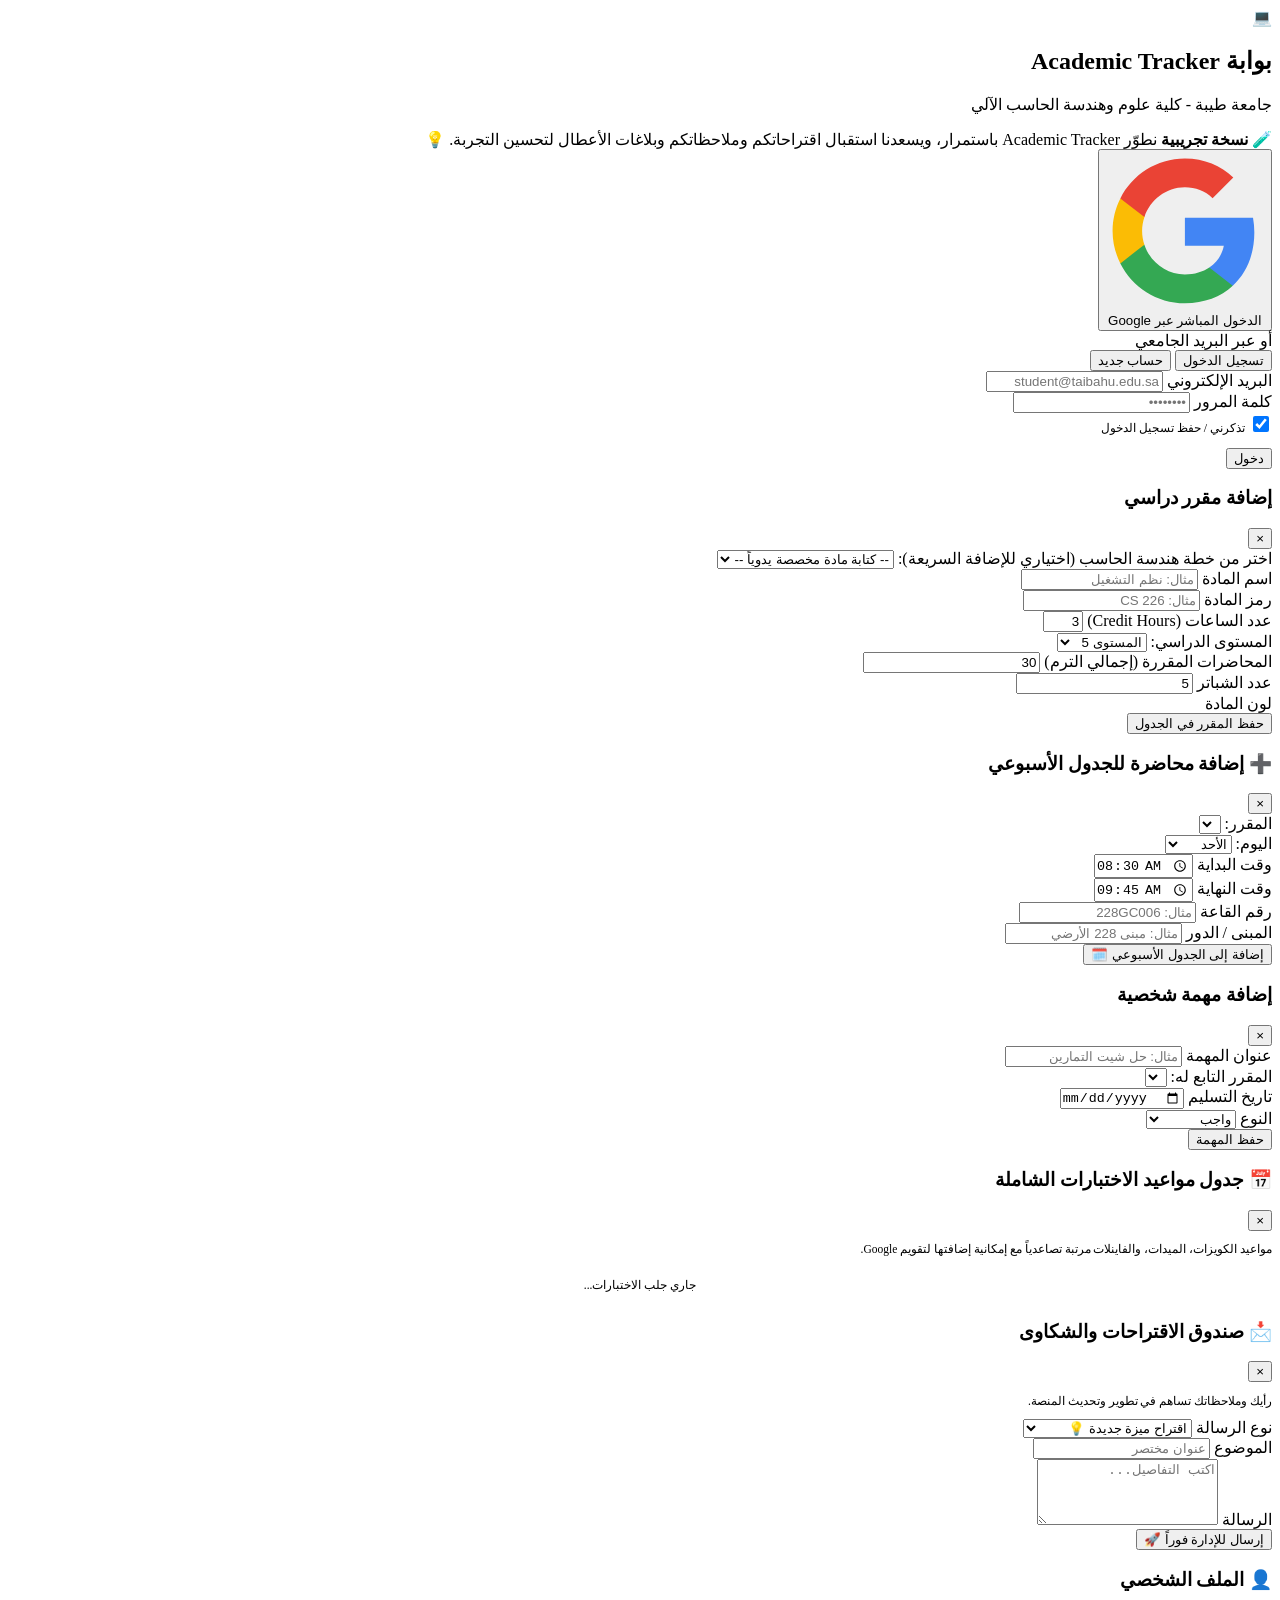
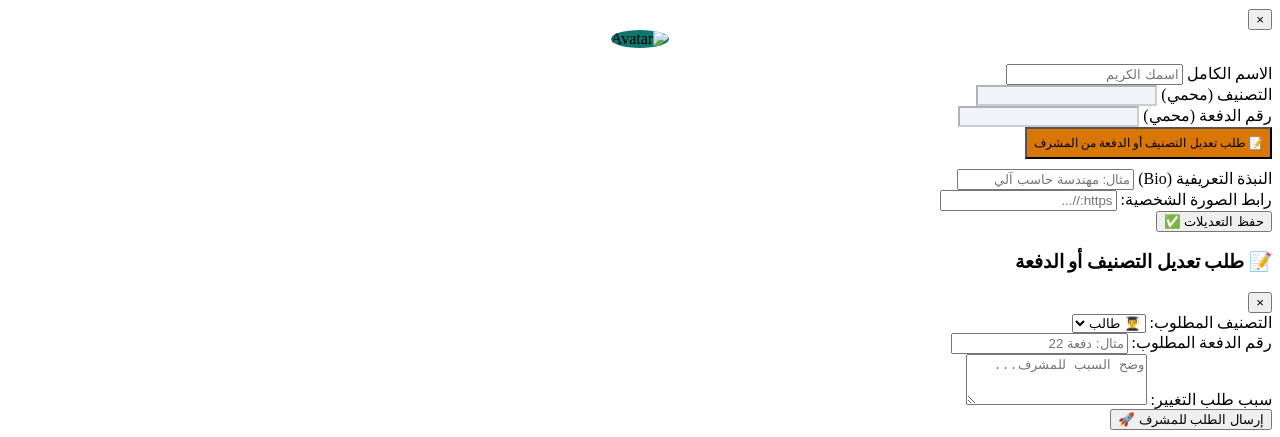
==== index.html @ 190c02f6 "Rename index.html.html to index.html" ====
<!DOCTYPE html>
<html lang="ar" dir="rtl">
<head>
  <meta charset="UTF-8">
  <meta name="viewport" content="width=device-width, initial-scale=1.0, maximum-scale=1.0, user-scalable=no, viewport-fit=cover">
  <title>Academic Tracker - كلية علوم وهندسة الحاسب | جامعة طيبة</title>
  
  <meta name="apple-mobile-web-app-capable" content="yes">
  <meta name="apple-mobile-web-app-status-bar-style" content="black-translucent">
  <meta name="apple-mobile-web-app-title" content="Academic Tracker">
  <meta name="application-name" content="Academic Tracker">
  <meta name="theme-color" content="#0F766E">
  <link rel="apple-touch-icon" href="https://api.dicebear.com/7.x/bottts/svg?seed=COE&backgroundColor=0f766e">
  <link rel="preconnect" href="https://fonts.googleapis.com">
  <link rel="preconnect" href="https://fonts.gstatic.com">
  <link href="https://fonts.googleapis.com/css2?family=Cairo:wght@400;600;700;800;900&display=swap" rel="stylesheet">
  <link rel="stylesheet" href="style.css">
</head>
<body>
  <!-- شاشة الدخول والتسجيل -->
  <div id="auth-screen" class="auth-wrapper">
    <div class="auth-card">
      <div class="auth-logo">
        <div class="logo-icon">💻</div>
        <h2>بوابة Academic Tracker</h2>
        <p>جامعة طيبة - كلية علوم وهندسة الحاسب الآلي</p>
      </div>
      <div class="trial-banner">
        <strong>🧪 نسخة تجريبية</strong>
        نطوّر Academic Tracker باستمرار، ويسعدنا استقبال اقتراحاتكم وملاحظاتكم وبلاغات الأعطال لتحسين التجربة. 💡
      </div>
      <div class="social-auth-btns">
        <button id="btn-google-login" type="button" class="btn-social">
          <svg viewBox="0 0 24 24">
            <path fill="#4285F4" d="M22.56 12.25c0-.78-.07-1.53-.2-2.25H12v4.26h5.92c-.26 1.37-1.04 2.53-2.21 3.31v2.77h3.57c2.08-1.92 3.28-4.74 3.28-8.09z"/>
            <path fill="#34A853" d="M12 23c2.97 0 5.46-.98 7.28-2.66l-3.57-2.77c-.98.66-2.23 1.06-3.71 1.06-2.86 0-5.29-1.93-6.16-4.53H2.18v2.84C3.99 20.53 7.7 23 12 23z"/>
            <path fill="#FBBC05" d="M5.84 14.09c-.22-.66-.35-1.36-.35-2.09s.13-1.43.35-2.09V7.06H2.18C1.43 8.55 1 10.22 1 12s.43 3.45 1.18 4.94l2.85-2.22.81-.63z"/>
            <path fill="#EA4335" d="M12 5.38c1.62 0 3.06.56 4.21 1.64l3.15-3.15C17.45 2.09 14.97 1 12 1 7.7 1 3.99 3.47 2.18 7.06l3.66 2.84c.87-2.6 3.3-4.52 6.16-4.52z"/>
          </svg>
          <span>الدخول المباشر عبر Google</span>
        </button>
      </div>
      <div class="auth-divider">أو عبر البريد الجامعي</div>
      <div class="auth-tabs">
        <button id="tab-login" class="tab-btn active">تسجيل الدخول</button>
        <button id="tab-register" class="tab-btn">حساب جديد</button>
      </div>
      <form id="auth-form">
        <div class="form-group" id="group-name" style="display: none;">
          <label>الاسم الكامل</label>
          <input type="text" id="auth-name" placeholder="اسم المهندس / المهندسة">
        </div>
        <div class="form-row" id="group-gender-section" style="display: none;">
          <div class="form-group">
            <label>التصنيف (إلزامي)</label>
            <select id="auth-gender">
              <option value="">-- اختر التصنيف --</option>
              <option value="طالب">👨‍🎓 طالب</option>
              <option value="طالبة">👩‍🎓 طالبة</option>
            </select>
          </div>
          <div class="form-group">
            <label>رقم الدفعة (إلزامي)</label>
            <input type="text" id="auth-section" placeholder="مثال: دفعة 22">
          </div>
        </div>
        <div class="form-row" id="group-academic" style="display: none;">
          <div class="form-group">
            <label>الجامعة</label>
            <select id="auth-univ" disabled><option selected>جامعة طيبة</option></select>
          </div>
          <div class="form-group">
            <label>التخصص</label>
            <select id="auth-major" disabled><option selected>هندسة الحاسب</option></select>
          </div>
        </div>
        <div class="form-group" id="group-level" style="display: none;">
          <label>المستوى الدراسي</label>
          <select id="auth-level" disabled>
            <option selected>المستوى الخامس (المسار التخصصي)</option>
          </select>
        </div>
        <div class="form-group">
          <label>البريد الإلكتروني</label>
          <input type="email" id="auth-email" required autocomplete="email" placeholder="student@taibahu.edu.sa">
        </div>
        <div class="form-group">
          <label>كلمة المرور</label>
          <input type="password" id="auth-pass" required autocomplete="current-password" placeholder="••••••••">
        </div>
        <div class="form-group" style="flex-direction: row; align-items: center; gap: 8px; margin-bottom: 12px;">
          <input type="checkbox" id="auth-remember" checked style="width: 16px; height: 16px; cursor: pointer;">
          <label for="auth-remember" style="margin: 0; cursor: pointer; font-size: 12px;">تذكرني / حفظ تسجيل الدخول</label>
        </div>
        <button type="submit" id="auth-submit-btn" class="btn-primary">دخول</button>
      </form>
      <div id="auth-error" class="error-msg"></div>
    </div>
  </div>

  <!-- الشاشة الرئيسية للتطبيق -->
  <div id="main-app" class="app-container" style="display: none;">
    <div id="global-broadcast-banner" class="broadcast-banner">
      <span id="broadcast-text">📢 تنبيه عام من المشرف</span>
      <span style="font-size: 11px; opacity: 0.85;">جامعة طيبة</span>
    </div>

    <header class="app-header">
      <div class="header-inner">
        <div class="header-actions">
          <div id="btn-open-profile" class="user-profile-btn" title="الملف الشخصي">
            <img id="header-avatar" class="user-avatar-mini" src="https://api.dicebear.com/7.x/bottts/svg?seed=student" alt="Avatar">
            <span id="header-name-display" style="font-size:11px; font-weight:bold;">حسابي</span>
          </div>
          <button id="btn-toggle-theme" class="btn-header-action" title="تبديل الوضع">🌙</button>
          <button id="btn-open-feedback" class="btn-header-action" title="اقتراح أو شكوى">📩</button>
          <button id="btn-logout" class="btn-header-action">خروج</button>
        </div>
        <div class="header-branding">
          <div style="display: flex; align-items: center; gap: 6px; justify-content: flex-end;">
            <span id="admin-badge" class="admin-badge" onclick="switchTab('admin')">👑 لوحة المشرف</span>
            <h1 class="brand-title">Academic Tracker</h1>
          </div>
          <span id="user-greeting" class="brand-subtitle">كلية علوم وهندسة الحاسب</span>
        </div>
      </div>
    </header>

    <!-- تبويب الصفحة الرئيسية (Home) -->
    <main class="main-content" id="tab-content-home">
      <!-- تنبيه الحرمان المباشر من المشرف للطالب -->
      <div id="student-urgent-dn-alert" class="dn-warning-banner" style="display: none;">
        <div>
          <div style="display: flex; align-items: center; gap: 6px;">
            <span style="font-size: 16px;">🚨</span>
            <strong style="font-size: 13px;">إنذار أكاديمي رسمي: اقتراب من الحرمان</strong>
          </div>
          <p id="student-urgent-dn-msg" style="font-size: 11.5px; margin-top: 4px; line-height: 1.5;"></p>
        </div>
        <button id="btn-ack-dn-alert" class="btn-timer" style="background: white; color: #DC2626; margin-top: 8px; font-size: 11px;">
          اطلعت على التنبيه ✓
        </button>
      </div>

      <!-- بطاقة الاختبارات القادمة -->
      <div id="home-urgent-exam-box" class="exam-alert-card" style="display: none;" onclick="openExamModal()">
        <div style="display: flex; justify-content: space-between; align-items: center;">
          <div>
            <span id="home-urgent-exam-type-badge" class="exam-badge-type badge-mid">⚠️ اختبار قادم</span>
            <h4 id="home-urgent-exam-title" style="font-size: 14px; font-weight: 900; margin-top: 4px;">الاختبار القادم: --</h4>
            <p id="home-urgent-exam-details" style="font-size: 11.5px; opacity: 0.95; margin-top: 2px;">المادة والقاعة: --</p>
          </div>
          <div style="text-align: center;">
            <div id="home-urgent-exam-timer" class="countdown-timer-digits" style="font-size: 12px;">-- ي -- س</div>
            <span style="font-size: 10px; text-decoration: underline; margin-top: 3px; display: block;">عرض كل الاختبارات ↗</span>
          </div>
        </div>
      </div>

      <!-- بطاقة المحاضرة الحالية -->
      <div id="live-class-banner" class="live-class-banner">
        <div>
          <span style="font-size: 9.5px; background: rgba(0,0,0,0.25); padding: 2px 6px; border-radius: 6px; font-weight: 900;">المحاضرة الآن 🟢</span>
          <h4 id="live-class-title" style="font-size: 13px; font-weight: 800; margin-top: 3px;">أنت الآن في محاضرة: --</h4>
          <p id="live-class-room" style="font-size: 11px; opacity: 0.9;">قاعة: --</p>
        </div>
        <span style="font-size: 22px;">🏫</span>
      </div>

      <!-- تنبيهات المشرف اللحظية -->
      <div id="admin-dashboard-notif-card" class="admin-dashboard-notification">
        <div class="admin-notif-title">
          <span>🔔 تنبيهات المشرف اللحظية:</span>
        </div>
        <div class="admin-notif-row">
          <span>طلبات تعديل الدفعة والتصنيف المعلقة:</span>
          <strong id="notif-req-count" style="color:#DC2626;">0</strong>
        </div>
        <div class="admin-notif-row">
          <span>تجميعات وملخصات بانتظار الاعتماد:</span>
          <strong id="notif-res-count" style="color:#D97706;">0</strong>
        </div>
        <div style="display: flex; gap: 6px; margin-top: 6px;">
          <button class="btn-primary" style="background:#DC2626; font-size:11px; padding:5px; margin:0;" onclick="switchTab('admin')">
            مراجعة الطلبات 📝
          </button>
          <button class="btn-primary" style="background:#D97706; font-size:11px; padding:5px; margin:0;" onclick="switchTab('admin')">
            مراجعة التجميعات 📚
          </button>
        </div>
      </div>

      <!-- بطاقة الترحيب -->
      <div class="home-hero-card">
        <img id="home-hero-avatar-img" class="home-hero-avatar" src="https://api.dicebear.com/7.x/bottts/svg?seed=student" alt="Avatar">
        <div class="home-hero-info">
          <h3 id="home-greeting-name">أهلاً بك يا مهندس/ـة ✨</h3>
          <p id="home-today-date-text">جاري قراءة تقويم اليوم...</p>
        </div>
      </div>

      <div id="home-active-poll-box" class="poll-card" style="display:none;">
        <div style="display:flex; justify-content:space-between; align-items:center; margin-bottom:6px;">
          <span style="font-size:11.5px; font-weight:800; color:var(--primary-teal);">📊 استطلاع رأي الدفعة</span>
          <span id="poll-target-badge" class="resource-type-badge">مخصص</span>
        </div>
        <h4 id="poll-question-title" style="font-size:13px; font-weight:800; margin-bottom:8px;">عنوان الاستطلاع...</h4>
        <div id="poll-options-container"></div>
      </div>

      <div id="home-widget-stats" class="home-quick-stat-grid">
        <div class="home-stat-card">
          <span class="stat-num" id="home-quick-attendance">0%</span>
          <span class="stat-label">نسبة المواكبة الفعلية للمحاضرات</span>
        </div>
        <div class="home-stat-card">
          <span class="stat-num" id="home-quick-points">0</span>
          <span class="stat-label">نقاط غرس الإنجاز ⭐</span>
        </div>
      </div>

      <div class="home-widget-box">
        <div class="home-widget-header">
          <div class="home-widget-title">
            <span>📍</span>
            <span id="home-today-classes-heading">محاضرات اليوم</span>
          </div>
          <span id="home-today-classes-count" style="font-size:10.5px; font-weight:700; color:var(--text-muted);">0 محاضرات</span>
        </div>
        <div id="home-today-lectures-list">
          <p style="font-size:11.5px; color:var(--text-muted); text-align:center; padding:8px 0;">جاري تحميل محاضراتك...</p>
        </div>
      </div>

      <div id="home-widget-tasks" class="home-widget-box">
        <div class="home-widget-header">
          <div class="home-widget-title">
            <span>📝</span>
            <span>المهام والتكاليف القريبة</span>
          </div>
          <span style="font-size:10.5px; color:var(--primary-teal); font-weight:800; cursor:pointer;" onclick="switchTab('tasks')">عرض الكل ↗</span>
        </div>
        <div id="home-urgent-tasks-list">
          <p style="font-size:11.5px; color:var(--text-muted); text-align:center;">لا توجد مهام معلقة حالياً 🎉</p>
        </div>
      </div>

      <div id="home-widget-news" class="home-widget-box">
        <div class="home-widget-header">
          <div class="home-widget-title">
            <span>✨</span>
            <span>الجديد في التجميعات</span>
          </div>
          <span style="font-size:10.5px; color:var(--primary-teal); font-weight:800; cursor:pointer;" onclick="switchTab('resources')">تصفح ↗</span>
        </div>
        <div id="home-latest-resources-list">
          <p style="font-size:11.5px; color:var(--text-muted); text-align:center;">جلب أحدث الملخصات...</p>
        </div>
      </div>

      <footer class="site-footer">
        <span class="footer-brand">COE • J</span> © 2026 جميع الحقوق محفوظة - كلية علوم وهندسة الحاسب
      </footer>
    </main>

    <!-- تبويب المقررات -->
    <main class="main-content" id="tab-content-courses" style="display: none;">
      <div class="content-header">
        <div>
          <h2 id="level-display-heading">إنجاز المقررات الدراسية</h2>
          <p>محسوبة بدقة وفق المحاضرات المنعقدة فعلياً منذ بدء الترم (22 أغسطس 2026)</p>
        </div>
      </div>
      <section class="summary-card">
        <div class="summary-top">
          <div class="summary-info">
            <span class="summary-label">إجمالي المتراكم المنعقد</span>
            <div class="summary-value-wrapper">
              <h3 id="missed-lectures-count">0 محاضرات</h3>
              <div class="summary-arrow-icon">↑</div>
            </div>
            <p id="motivational-text" class="summary-subtext">جاري تحليل الإنجاز...</p>
          </div>
        </div>
        <div class="progress-track">
          <div id="overall-progress-bar" class="progress-fill" style="width: 0%;"></div>
        </div>
        <div class="progress-pill">
          <span id="overall-percent-label">0% نسبة المواكبة للمنعقد</span>
        </div>
      </section>

      <div class="sort-bar">
        <span class="sort-label">ترتيب حسب:</span>
        <button class="sort-pill active" data-sort="default">الافتراضي</button>
        <button class="sort-pill" data-sort="credits">الأكثر ساعات</button>
        <button class="sort-pill" data-sort="missed">الأكثر تأخراً</button>
        <button class="sort-pill" data-sort="name">أبجدياً</button>
      </div>
      <button id="btn-open-course-modal" class="btn-add-course">+ إضافة مقرر دراسي جديد (من المستوى الخامس فما فوق)</button>
      <section class="courses-list" id="courses-container"></section>

      <footer class="site-footer">
        <span class="footer-brand">COE • J</span> © 2026 جميع الحقوق محفوظة
      </footer>
    </main>

    <!-- تبويب الجدول الدراسي الأسبوعي -->
    <main class="main-content" id="tab-content-schedule" style="display: none;">
      <div class="content-header">
        <div>
          <h2>الجدول الدراسي الأسبوعي</h2>
          <p>أوقات المحاضرات، القاعات، والمباني لجميع أيام الأسبوع</p>
        </div>
      </div>
      <div class="timetable-controls-bar">
        <button id="btn-open-slot-modal" class="btn-primary" style="flex: 1.1; font-size: 11.5px; padding: 9px;">
          ➕ إضافة محاضرة للجدول
        </button>
        <button id="btn-open-export-studio" class="btn-primary" style="flex: 1.1; background: #0F766E; font-size: 11.5px; padding: 9px;">
          📥 استوديو تصدير صورة HD
        </button>
      </div>
      <div id="schedule-days-container"></div>
      <footer class="site-footer">
        <span class="footer-brand">COE • J</span> © 2026 جميع الحقوق محفوظة
      </footer>
    </main>

    <!-- تبويب التجميعات والملخصات -->
    <main class="main-content" id="tab-content-resources" style="display: none;">
      <div class="content-header">
        <div>
          <h2>التجميعات والملخصات</h2>
          <p>تجميعات وسلايدات مخصصة للمواد المسجلة في جدولك فقط</p>
        </div>
      </div>
      <button id="btn-student-submit-resource" class="btn-add-course" style="margin-bottom:10px; background:rgba(13, 148, 136, 0.08); border-style:solid;">
        📤 مشاركة رابط تجميعة جديدة (+15 نقطة ⭐)
      </button>
      <div class="search-resources-bar">
        <input type="text" id="search-resources-input" placeholder="🔍 ابحث في تجميعات موادك الحالية...">
        <div class="sort-bar" style="margin:0;">
          <button class="sort-pill active" data-res-filter="all">الكل</button>
          <button class="sort-pill" data-res-filter="تجميعات">تجميعات</button>
          <button class="sort-pill" data-res-filter="سلايدات">سلايدات</button>
          <button class="sort-pill" data-res-filter="ملخصات">ملخصات</button>
          <button class="sort-pill" data-res-filter="قناة">قنوات</button>
        </div>
      </div>
      <div id="resources-global-container"></div>
      <footer class="site-footer">
        <span class="footer-brand">COE • J</span> © 2026 جميع الحقوق محفوظة
      </footer>
    </main>

    <!-- تبويب المهام (مع إعادة الترتيب والمولد المتطور في الأعلى) -->
    <main class="main-content" id="tab-content-tasks" style="display: none;">
      <!-- Cram Planner - في أعلى الصفحة كخاصية تجريبية مميزة -->
      <div class="cram-planner-card beta-feature">
        <div class="cram-planner-header">
          <span style="font-size:13px; font-weight:900; color:var(--primary-teal);">⚡ مولّد خطة المذاكرة السريعة (Cram Planner)</span>
          <span class="cram-pill-tag">ميزة تجريبية 🧪 Beta</span>
        </div>
        <p style="font-size:11.5px; color:var(--text-muted); margin-bottom:10px; line-height: 1.5;">
          حددي موعد الاختبار وساعات الفراغ اليومية لتوليد خطة مذاكرة دقيقة ومقسمة بالساعات لختم المنهج بكل راحة:
        </p>
        <div class="form-row">
          <div class="form-group" style="margin:0;">
            <label>المقرر</label>
            <select id="cram-course-select" style="font-size:11.5px; padding:7px;"></select>
          </div>
          <div class="form-group" style="margin:0;">
            <label>موعد الاختبار</label>
            <input type="date" id="cram-exam-date" style="font-size:11.5px; padding:7px;">
          </div>
        </div>
        <div class="form-group" style="margin-top: 8px;">
          <label>كم ساعة تستطيعين المذاكرة يومياً؟ ⏱️</label>
          <input type="number" id="cram-daily-hours" min="1" max="16" value="4" style="font-size:12px; padding:8px;" placeholder="عدد الساعات اليومية">
        </div>
        <button id="btn-generate-cram-plan" class="btn-primary" style="margin-top:6px; padding:9px; font-size:12px; background: #0D9488;">
          توليد خطة المذاكرة الذكية بالجدول 📊
        </button>
        <div id="cram-result-box" style="margin-top:10px; font-size:11.5px; display:none; background:var(--subtle-bg); padding:10px; border-radius:10px; border: 1px solid var(--border-subtle);"></div>
      </div>

      <!-- قسم التكاليف الرسمية المشتركة من المشرف -->
      <div class="home-widget-box" style="margin-top: 14px;">
        <div class="home-widget-header">
          <div class="home-widget-title">
            <span>📢</span>
            <span>التكاليف الرسمية المشتركة من المشرف</span>
          </div>
          <span id="official-assignments-count" class="resource-type-badge">0</span>
        </div>
        <div id="official-assignments-container">
          <p style="font-size:11.5px; color:var(--text-muted); text-align:center;">جاري جلب التكاليف الرسمية...</p>
        </div>
      </div>

      <!-- مؤقت التركيز (Pomodoro) -->
      <div class="tree-timer-box" style="margin-top: 14px;">
        <div class="tree-timer-header">
          <span style="font-size:12.5px; font-weight:800;">🌱 مؤقت غرس الإنجاز (Pomodoro)</span>
          <div class="tree-points-badge">
            <span>⭐</span>
            <span id="user-points-display">0 نقطة</span>
            <span style="font-size:10.5px; opacity:0.8;">(<span id="trees-grown-count">0</span> شجرة)</span>
          </div>
        </div>
        <div class="timer-time-presets" id="timer-presets-container">
          <span style="font-size:10.5px; color:var(--text-muted); width:100%; margin-bottom:3px; font-weight:700;">اختر مدة الجلسة:</span>
          <button class="preset-chip" data-time="15">15 د</button>
          <button class="preset-chip active" data-time="25">25 د (افتراضي)</button>
          <button class="preset-chip" data-time="45">45 د</button>
          <button class="preset-chip" data-time="60">60 د</button>
          <button class="preset-chip" id="btn-custom-timer">مخصص ⏱️</button>
        </div>
        <div class="tree-illustration-container" id="tree-svg-container">
          <svg viewBox="0 0 100 100" width="90" height="90">
            <ellipse cx="50" cy="85" rx="36" ry="7" fill="#8D6E63" opacity="0.4"/>
            <circle cx="50" cy="82" r="5" fill="#5D4037"/>
            <path d="M50 78 Q52 74 50 70" stroke="#84CC16" stroke-width="2.5" fill="none" stroke-linecap="round"/>
          </svg>
        </div>
        <div class="timer-display" id="pomodoro-timer">25:00</div>
        <p class="tree-status-text" id="tree-status-text">ازرع شجرة إنجازك أثناء تركيزك في المذاكرة</p>
        <div class="timer-controls">
          <button id="btn-timer-start" class="btn-timer" style="background:#0F766E; color:white;">غرس وبدء 🌱</button>
          <button id="btn-timer-pause" class="btn-timer" style="background:var(--subtle-bg); color:var(--text-main);">إيقاف ⏸️</button>
          <button id="btn-timer-reset" class="btn-timer" style="background:#FEE2E2; color:#DC2626;">تراجع 🔄</button>
        </div>
      </div>

      <!-- لوحة المتصدرين -->
      <div class="leaderboard-card">
        <div class="leaderboard-header">
          <span>🏆 لوحة الشرف لمهندسي الدفعة (أبطال التركيز)</span>
        </div>
        <div id="leaderboard-list">
          <p style="font-size:11.5px; color:var(--text-muted); text-align:center;">جاري تحميل المتصدرين...</p>
        </div>
      </div>

      <!-- حاسبة المعدل -->
      <div class="home-widget-box" style="margin-top: 12px;">
        <div class="home-widget-header">
          <div class="home-widget-title">
            <span>🧮</span>
            <span>حاسبة المعدل المعتمدة (سلم 5.00)</span>
          </div>
        </div>
        <div id="gpa-calc-container"></div>
      </div>

      <!-- المهام الشخصية -->
      <div class="content-header" style="margin-top: 16px;">
        <div>
          <h2>المهام والتكاليف الشخصية</h2>
          <p>متابعة واجباتك ومشاريعك الخاصة</p>
        </div>
      </div>
      <button id="btn-open-task-modal" class="btn-add-course" style="margin-top: 4px;">+ إضافة مهمة أو تكليف شخصي جديد</button>
      <div class="task-filter-bar">
        <div class="filter-chip active" data-filter="all">الكل</div>
        <div class="filter-chip" data-filter="pending">المتبقية</div>
        <div class="filter-chip" data-filter="done">المكتملة</div>
      </div>
      <div id="tasks-container"></div>

      <footer class="site-footer">
        <span class="footer-brand">COE • J</span> © 2026 جميع الحقوق محفوظة
      </footer>
    </main>

    <!-- لوحة المشرف الشاملة والمحمية بالكامل -->
    <main class="main-content" id="tab-content-admin" style="display: none;">
      <div class="content-header">
        <div>
          <h2>👑 لوحة الإشراف وإدارة النظام</h2>
          <p>إدارة الطلاب، رادار الحرمان، التكاليف، والتحكم بالحسابات</p>
        </div>
      </div>
      <div class="admin-dashboard-panel">
        <div class="admin-kpi-grid">
          <div class="admin-kpi-card">
            <span class="num" id="kpi-total-students">0</span>
            <span class="label">إجمالي الطلاب المسجلين</span>
          </div>
          <div class="admin-kpi-card">
            <span class="num" id="kpi-pending-reqs" style="color:#DC2626;">0</span>
            <span class="label">طلبات التعديل المعلقة</span>
          </div>
          <div class="admin-kpi-card">
            <span class="num" id="kpi-total-resources" style="color:#0D9488;">0</span>
            <span class="label">التجميعات المعتمدة</span>
          </div>
          <div class="admin-kpi-card">
            <span class="num" id="kpi-total-points" style="color:#D97706;">0</span>
            <span class="label">نقاط المساهمة الممنوحة</span>
          </div>
        </div>

        <!-- جديد: إدارة وحذف حسابات الطلاب المسجلين -->
        <div class="admin-section-box" style="border: 1.5px solid #2563EB;">
          <h3 style="color: #2563EB;">👥 إدارة وحذف حسابات الطلاب المسجلين</h3>
          <p style="font-size: 11px; color: var(--text-muted); margin-bottom: 8px;">
            تصفح قائمة المسجلين لحذف أي حساب يسجل بمعلومات وهمية أو غير صحيحة:
          </p>
          <input type="text" id="admin-search-users" placeholder="🔍 ابحث بالاسم أو البريد أو الدفعة..." style="width: 100%; padding: 8px; border: 1px solid var(--border-subtle); border-radius: 8px; font-size: 11.5px; margin-bottom: 8px;">
          <div id="admin-users-manage-list" style="max-height: 260px; overflow-y: auto; display: flex; flex-direction: column; gap: 6px;">
            <p style="font-size: 11px; color: var(--text-muted); text-align: center;">جاري جلب قائمة الطلاب...</p>
          </div>
        </div>

        <!-- رادار كشف الحرمان مع خاصية إرسال إنذار مباشر لشاشة الطالب -->
        <div class="admin-section-box" style="border: 1.5px solid #FECACA;">
          <h3 style="color:#DC2626;">🚨 رادار كشف الطلاب المهددين بالحرمان (DN Alerts)</h3>
          <p style="font-size:11px; color:var(--text-muted); margin-bottom:6px;">الطلاب المقتربون من نسبة 25% مع إمكانية إرسال إنذار فوري لشاشاتهم الرئيسية:</p>
          <div id="admin-dn-risk-list">
            <p style="font-size:11px; color:var(--text-muted); text-align:center;">لا يوجد طلاب في مرحلة الخطر حالياً 🌟</p>
          </div>
        </div>

        <!-- نشر تكليف رسمي مشترك للدفعة -->
        <div class="admin-section-box" style="border:1.5px solid #F59E0B;">
          <h3 style="color:#D97706;">📢 نشر تكليف رسمي مشترك للطلاب</h3>
          <p style="font-size:11px; color:var(--text-muted); margin-bottom:8px;">
            يظهر التكليف في تبويب المهام لجميع الطلاب المستهدفين مع إمكانية متابعة عدد من أنجزوه لحظياً.
          </p>
          <form id="admin-assignment-form">
            <div class="form-group">
              <label>عنوان التكليف</label>
              <input type="text" id="admin-assignment-title" required placeholder="مثال: تسليم تقرير اللاب الثاني COE 225">
            </div>
            <div class="form-row">
              <div class="form-group">
                <label>المقرر</label>
                <input type="text" id="admin-assignment-course" placeholder="مثال: COE 225 أو عام">
              </div>
              <div class="form-group">
                <label>تاريخ التسليم الأخير</label>
                <input type="date" id="admin-assignment-due-date">
              </div>
            </div>
            <div class="form-row">
              <div class="form-group">
                <label>الفئة المستهدفة</label>
                <select id="admin-assignment-gender">
                  <option value="الكل">الجميع</option>
                  <option value="طالبة">الطالبات فقط</option>
                  <option value="طالب">الطلاب فقط</option>
                </select>
              </div>
              <div class="form-group">
                <label>الدفعة المستهدفة</label>
                <input type="text" id="admin-assignment-section" placeholder="الكل أو دفعة 22">
              </div>
            </div>
            <div class="form-group">
              <label>التفاصيل والملاحظات</label>
              <textarea id="admin-assignment-details" rows="2" placeholder="تفاصيل التسليم..."></textarea>
            </div>
            <button type="submit" class="btn-primary" style="background:#D97706;">نشر التكليف للدفعة فوراً 📢</button>
          </form>
          <div style="margin-top:12px;">
            <h4 style="font-size:12px; margin-bottom:6px;">التكاليف المنشورة ومؤشرات الإنجاز:</h4>
            <div id="admin-assignments-list">
              <p style="font-size:11px; color:var(--text-muted); text-align:center;">لا توجد تكاليف منشورة.</p>
            </div>
          </div>
        </div>

        <!-- إضافة اختبار عام -->
        <div class="admin-section-box" style="border: 1.5px solid #0D9488;">
          <h3 style="color:var(--primary-teal);">📅 إضافة موعد اختبار عام (كويز / ميد / فاينل)</h3>
          <form id="admin-add-exam-form">
            <div class="form-group">
              <label>نوع الاختبار</label>
              <select id="exam-type-select" required>
                <option value="كويز">🟢 كويز (Quiz)</option>
                <option value="ميدتيرم">🔵 ميدتيرم (Midterm)</option>
                <option value="فاينل">🔴 اختبار نهائي (Final)</option>
              </select>
            </div>
            <div class="form-group">
              <label>المقرر المرتبط:</label>
              <select id="exam-course-select" required></select>
            </div>
            <div class="form-row">
              <div class="form-group">
                <label>تاريخ ووقت الاختبار</label>
                <input type="datetime-local" id="exam-datetime" required>
              </div>
              <div class="form-group">
                <label>القاعة المخصصة</label>
                <input type="text" id="exam-room" required placeholder="مثال: قاعة 228 (طالبات)">
              </div>
            </div>
            <div class="form-group">
              <label>الفئة المستهدفة:</label>
              <select id="exam-target">
                <option value="الكل">الجميع (طلاب وطالبات) 🌐</option>
                <option value="طالبة">الطالبات فقط 👩‍🎓</option>
                <option value="طالب">الطلاب فقط 👨‍🎓</option>
              </select>
            </div>
            <button type="submit" class="btn-primary" style="background:var(--primary-teal);">نشر الاختبار في جدول الدفعة 🚀</button>
          </form>
        </div>

        <!-- إضافة مشرف جديد بالـ UID -->
        <div class="admin-section-box">
          <h3>👥 إضافة مشرف جديد للنظام</h3>
          <p style="font-size:11.5px; color:var(--text-muted); margin-bottom:8px;">أدخلي User ID (UID) لمنحه صلاحيات الإشراف:</p>
          <div style="display:flex; gap:6px;">
            <input type="text" id="new-admin-uid-input" placeholder="ألصقي الـ UID هنا..." style="flex:1; font-size:12px; padding:8px;">
            <button id="btn-add-admin-submit" class="btn-primary" style="width:auto; padding:8px 14px; margin:0; font-size:12px;">إضافة مشرف ➕</button>
          </div>
        </div>

        <!-- مراجعة التعديلات -->
        <div class="admin-section-box">
          <h3>📝 مركز طلبات تعديل البيانات (الدفعة والتصنيف)</h3>
          <div id="admin-profile-requests-list">
            <p style="font-size:11.5px; color:var(--text-muted); text-align:center;">لا توجد طلبات تعديل معلقة حالياً 🎉</p>
          </div>
        </div>

        <!-- مراجعة التجميعات -->
        <div class="admin-section-box">
          <h3>📚 مراجعة واعتماد ملخصات الطلاب (+15 نقطة)</h3>
          <div id="admin-pending-resources-list">
            <p style="font-size:11.5px; color:var(--text-muted); text-align:center;">لا توجد ملخصات بانتظار الاعتماد.</p>
          </div>
        </div>

        <!-- الأدوات السريعة -->
        <div class="admin-section-box">
          <h3>⚡ الإجراءات والأدوات السريعة</h3>
          <div style="display:grid; grid-template-columns: 1fr 1fr; gap:6px;">
            <button id="btn-admin-add-resource" class="btn-primary" style="background:#0F766E; font-size:11.5px; padding:8px; margin:0;">➕ إضافة تجميعة</button>
            <button id="btn-admin-config-alerts" class="btn-primary" style="background:#D97706; font-size:11.5px; padding:8px; margin:0;">⚙️ إعلانات وعدّاد</button>
            <button id="btn-admin-create-poll" class="btn-primary" style="background:#7C3AED; font-size:11.5px; padding:8px; margin:0;">📊 استطلاع رأي</button>
            <button id="btn-admin-export-excel" class="btn-primary" style="background:#2563EB; font-size:11.5px; padding:8px; margin:0;">📊 تصدير Excel / Sheets</button>
          </div>
        </div>
      </div>
      <footer class="site-footer">
        <span class="footer-brand">COE • J</span> © 2026 جميع الحقوق محفوظة
      </footer>
    </main>

    <!-- شريط التنقل السفلي -->
    <nav class="bottom-nav">
      <div class="nav-item" data-target="courses" onclick="switchTab('courses')">
        <span class="icon">📊</span>
        <span>المقررات</span>
      </div>
      <div class="nav-item" data-target="schedule" onclick="switchTab('schedule')">
        <span class="icon">🗓️</span>
        <span>الجدول</span>
      </div>
      <div class="nav-item active" data-target="home" onclick="switchTab('home')">
        <span class="icon">🏠</span>
        <span>الرئيسية</span>
      </div>
      <div class="nav-item" data-target="resources" onclick="switchTab('resources')">
        <span class="icon">📚</span>
        <span>التجميعات</span>
      </div>
      <div class="nav-item" data-target="tasks" onclick="switchTab('tasks')">
        <span class="icon">🌳</span>
        <span>المهام</span>
      </div>
    </nav>
  </div>

  <!-- النوافذ المنبثقة التفاعلية (Modals) -->
  <div id="course-modal" class="modal-overlay">
    <div class="modal-content">
      <div class="modal-header">
        <h3>إضافة مقرر دراسي</h3>
        <button id="btn-close-course-modal" class="close-btn">&times;</button>
      </div>
      <form id="add-course-form">
        <div class="form-group">
          <label>اختر من خطة هندسة الحاسب (اختياري للإضافة السريعة):</label>
          <select id="quick-course-preset">
            <option value="">-- كتابة مادة مخصصة يدوياً --</option>
          </select>
        </div>
        <div class="form-group">
          <label>اسم المادة</label>
          <input type="text" id="course-name-input" required placeholder="مثال: نظم التشغيل">
        </div>
        <div class="form-row">
          <div class="form-group">
            <label>رمز المادة</label>
            <input type="text" id="course-code-input" required placeholder="مثال: CS 226">
          </div>
          <div class="form-group">
            <label>عدد الساعات (Credit Hours)</label>
            <input type="number" id="course-credits-input" required min="1" max="6" value="3">
          </div>
        </div>
        <div class="form-group">
          <label>المستوى الدراسي:</label>
          <select id="course-origin-level-input">
            <option value="المستوى 5">المستوى 5</option>
            <option value="المستوى 6">المستوى 6</option>
            <option value="المستوى 7">المستوى 7</option>
            <option value="المستوى 8">المستوى 8</option>
            <option value="المستوى 9">المستوى 9</option>
            <option value="المستوى 10">المستوى 10</option>
          </select>
        </div>
        <div class="form-row">
          <div class="form-group">
            <label>المحاضرات المقررة (إجمالي الترم)</label>
            <input type="number" id="course-lectures-input" required min="1" value="30">
          </div>
          <div class="form-group">
            <label>عدد الشباتر</label>
            <input type="number" id="course-chapters-input" required min="1" value="5">
          </div>
        </div>
        <div class="form-group">
          <label>لون المادة</label>
          <div class="color-palette">
            <span class="color-dot active" data-color="#8B5CF6" style="background: #8B5CF6;"></span>
            <span class="color-dot" data-color="#0D9488" style="background: #0D9488;"></span>
            <span class="color-dot" data-color="#F43F5E" style="background: #F43F5E;"></span>
            <span class="color-dot" data-color="#10B981" style="background: #10B981;"></span>
            <span class="color-dot" data-color="#0284C7" style="background: #0284C7;"></span>
            <span class="color-dot" data-color="#F59E0B" style="background: #F59E0B;"></span>
          </div>
        </div>
        <button type="submit" class="btn-primary">حفظ المقرر في الجدول</button>
      </form>
    </div>
  </div>

  <div id="slot-modal" class="modal-overlay">
    <div class="modal-content">
      <div class="modal-header">
        <h3>➕ إضافة محاضرة للجدول الأسبوعي</h3>
        <button id="btn-close-slot-modal" class="close-btn">&times;</button>
      </div>
      <form id="slot-form">
        <div class="form-group">
          <label>المقرر:</label>
          <select id="slot-course-select" required></select>
        </div>
        <div class="form-group">
          <label>اليوم:</label>
          <select id="slot-day-select" required>
            <option value="الأحد">الأحد</option>
            <option value="الإثنين">الإثنين</option>
            <option value="الثلاثاء">الثلاثاء</option>
            <option value="الأربعاء">الأربعاء</option>
            <option value="الخميس">الخميس</option>
          </select>
        </div>
        <div class="form-row">
          <div class="form-group">
            <label>وقت البداية</label>
            <input type="time" id="slot-start-time" required value="08:30">
          </div>
          <div class="form-group">
            <label>وقت النهاية</label>
            <input type="time" id="slot-end-time" required value="09:45">
          </div>
        </div>
        <div class="form-row">
          <div class="form-group">
            <label>رقم القاعة</label>
            <input type="text" id="slot-room" placeholder="مثال: 228GC006">
          </div>
          <div class="form-group">
            <label>المبنى / الدور</label>
            <input type="text" id="slot-building" placeholder="مثال: مبنى 228 الأرضي">
          </div>
        </div>
        <button type="submit" class="btn-primary">إضافة إلى الجدول الأسبوعي 🗓️</button>
      </form>
    </div>
  </div>

  <div id="task-modal" class="modal-overlay">
    <div class="modal-content">
      <div class="modal-header">
        <h3>إضافة مهمة شخصية</h3>
        <button id="btn-close-task-modal" class="close-btn">&times;</button>
      </div>
      <form id="add-task-form">
        <div class="form-group">
          <label>عنوان المهمة</label>
          <input type="text" id="task-title-input" required placeholder="مثال: حل شيت التمارين">
        </div>
        <div class="form-group">
          <label>المقرر التابع له:</label>
          <select id="task-course-select" required></select>
        </div>
        <div class="form-row">
          <div class="form-group">
            <label>تاريخ التسليم</label>
            <input type="date" id="task-date-input">
          </div>
          <div class="form-group">
            <label>النوع</label>
            <select id="task-type-select">
              <option value="واجب">واجب</option>
              <option value="كويز">كويز / اختبار</option>
              <option value="مشروع">مشروع</option>
              <option value="مذاكرة">مذاكرة عامة</option>
            </select>
          </div>
        </div>
        <button type="submit" class="btn-primary">حفظ المهمة</button>
      </form>
    </div>
  </div>

  <div id="exams-modal" class="modal-overlay">
    <div class="modal-content">
      <div class="modal-header">
        <h3>📅 جدول مواعيد الاختبارات الشاملة</h3>
        <button class="close-btn" onclick="document.getElementById('exams-modal').classList.remove('open')">&times;</button>
      </div>
      <p style="font-size: 11.5px; color: var(--text-muted); margin-bottom: 12px;">
        مواعيد الكويزات، الميدات، والفاينلات مرتبة تصاعدياً مع إمكانية إضافتها لتقويم Google.
      </p>
      <div id="modal-exams-list-container">
        <p style="font-size: 11.5px; color: var(--text-muted); text-align: center; padding: 10px;">جاري جلب الاختبارات...</p>
      </div>
    </div>
  </div>

  <div id="feedback-modal" class="modal-overlay">
    <div class="modal-content">
      <div class="modal-header">
        <h3 id="fb-modal-heading">📩 صندوق الاقتراحات والشكاوى</h3>
        <button id="btn-close-feedback-modal" class="close-btn">&times;</button>
      </div>
      <p style="font-size:11.5px; color:var(--text-muted); margin-bottom:10px;">رأيك وملاحظاتك تساهم في تطوير وتحديث المنصة.</p>
      <form id="feedback-form">
        <div class="form-group">
          <label>نوع الرسالة</label>
          <select id="fb-type">
            <option value="اقتراح ميزة جديدة">اقتراح ميزة جديدة 💡</option>
            <option value="إبلاغ عن خلل أو مشكلة">إبلاغ عن خلل أو مشكلة 🐛</option>
            <option value="استفسار عام">استفسار عام 💬</option>
          </select>
        </div>
        <div class="form-group">
          <label>الموضوع</label>
          <input type="text" id="fb-subject" required placeholder="عنوان مختصر">
        </div>
        <div class="form-group">
          <label>الرسالة</label>
          <textarea id="fb-content" rows="4" required placeholder="اكتب التفاصيل..."></textarea>
        </div>
        <button type="submit" class="btn-primary">إرسال للإدارة فوراً 🚀</button>
      </form>
    </div>
  </div>

  <div id="profile-modal" class="modal-overlay">
    <div class="modal-content">
      <div class="modal-header">
        <h3>👤 الملف الشخصي</h3>
        <button id="btn-close-profile-modal" class="close-btn">&times;</button>
      </div>
      <form id="profile-edit-form">
        <div style="text-align:center; margin-bottom:12px;">
          <img id="profile-avatar-preview" src="https://api.dicebear.com/7.x/bottts/svg?seed=student" style="width:62px; height:62px; border-radius:50%; object-fit:cover; border:2.5px solid var(--primary-teal); background:#0F766E; margin-bottom:4px;" alt="Avatar">
        </div>
        <div class="form-group">
          <label>الاسم الكامل</label>
          <input type="text" id="profile-name-input" required placeholder="اسمك الكريم">
        </div>
        <div class="form-row">
          <div class="form-group">
            <label>التصنيف (محمي)</label>
            <input type="text" id="profile-gender-input" disabled style="background:#F1F5F9; color:#475569; font-weight:bold;">
          </div>
          <div class="form-group">
            <label>رقم الدفعة (محمي)</label>
            <input type="text" id="profile-section-input" disabled style="background:#F1F5F9; color:#475569; font-weight:bold;">
          </div>
        </div>
        <button type="button" id="btn-open-request-change" class="btn-primary" style="background:#D97706; padding:7px; font-size:11.5px; margin-bottom:10px;">📝 طلب تعديل التصنيف أو الدفعة من المشرف</button>
        <div class="form-group">
          <label>النبذة التعريفية (Bio)</label>
          <input type="text" id="profile-bio-input" placeholder="مثال: مهندسة حاسب آلي">
        </div>
        <div class="form-group">
          <label>رابط الصورة الشخصية:</label>
          <input type="url" id="profile-avatar-url" placeholder="https://...">
        </div>
        <button type="submit" class="btn-primary">حفظ التعديلات ✅</button>
      </form>
    </div>
  </div>

  <div id="request-change-modal" class="modal-overlay">
    <div class="modal-content">
      <div class="modal-header">
        <h3>📝 طلب تعديل التصنيف أو الدفعة</h3>
        <button id="btn-close-request-modal" class="close-btn">&times;</button>
      </div>
      <form id="request-change-form">
        <div class="form-group">
          <label>التصنيف المطلوب:</label>
          <select id="req-gender-select">
            <option value="طالب">👨‍🎓 طالب</option>
            <option value="طالبة">👩‍🎓 طالبة</option>
          </select>
        </div>
        <div class="form-group">
          <label>رقم الدفعة المطلوب:</label>
          <input type="text" id="req-section-input" required placeholder="مثال: دفعة 22">
        </div>
        <div class="form-group">
          <label>سبب طلب التغيير:</label>
          <textarea id="req-reason-input" rows="3" required placeholder="وضح السبب للمشرف..."></textarea>
        </div>
        <button type="submit" class="btn-primary">إرسال الطلب للمشرف 🚀</button>
      </form>
    </div>
  </div>

  <script type="module" src="app.js"></script>
</body>
</html>
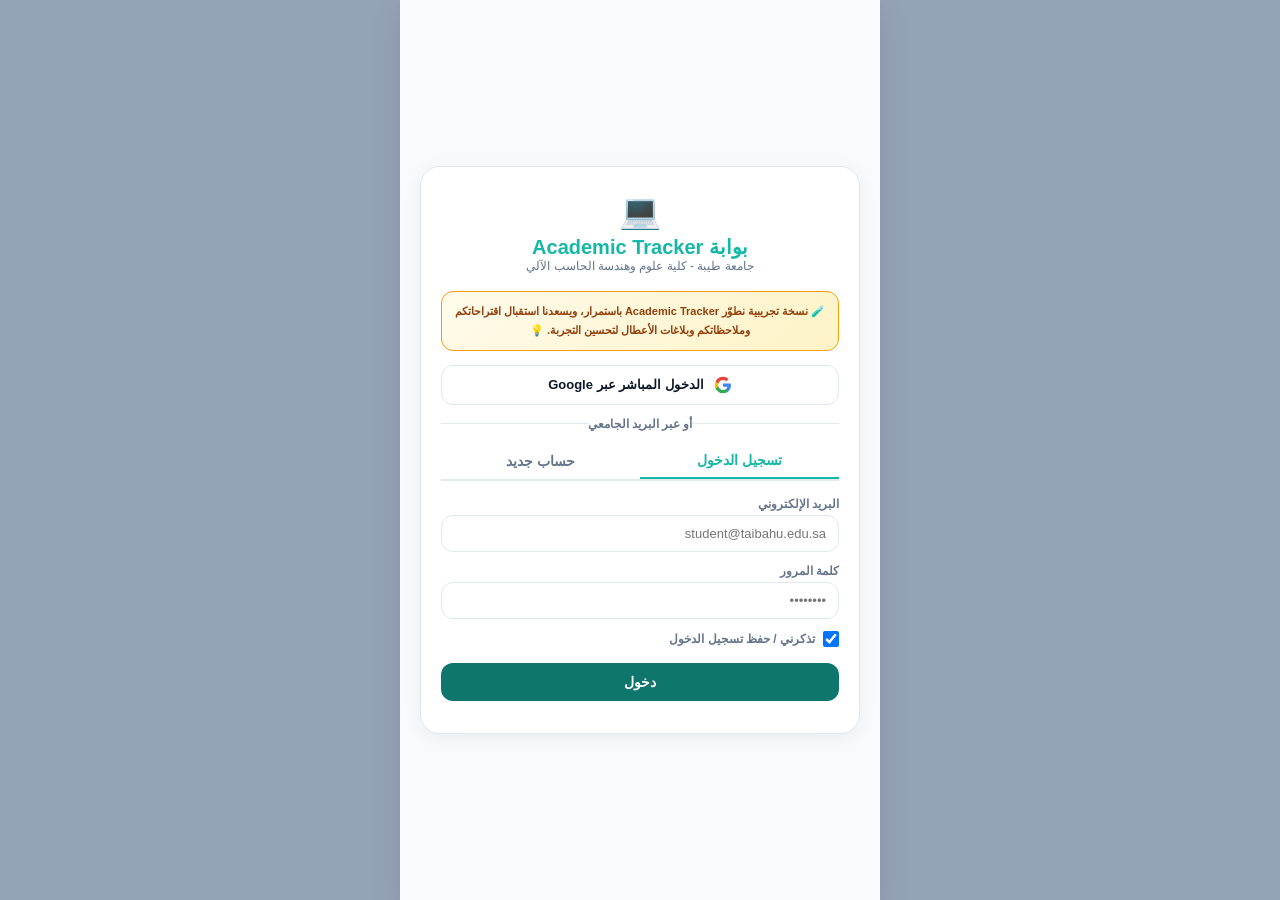
==== commit 490a4cfb: "Update index.html" ====
--- a/index.html
+++ b/index.html
@@ -8,7 +8,6 @@
   <meta name="apple-mobile-web-app-capable" content="yes">
   <meta name="apple-mobile-web-app-status-bar-style" content="black-translucent">
   <meta name="apple-mobile-web-app-title" content="Academic Tracker">
-  <meta name="application-name" content="Academic Tracker">
   <meta name="theme-color" content="#0F766E">
   <link rel="apple-touch-icon" href="https://api.dicebear.com/7.x/bottts/svg?seed=COE&backgroundColor=0f766e">
   <link rel="preconnect" href="https://fonts.googleapis.com">
@@ -126,23 +125,19 @@
       </div>
     </header>
 
-    <!-- تبويب الصفحة الرئيسية (Home) -->
+    <!-- تبويب الرئيسية (Home) -->
     <main class="main-content" id="tab-content-home">
-      <!-- تنبيه الحرمان المباشر من المشرف للطالب -->
-      <div id="student-urgent-dn-alert" class="dn-warning-banner" style="display: none;">
+      <!-- إنذار أكاديمي مباشر من المشرف باقتراب الحرمان -->
+      <div id="student-dn-urgent-alert" class="dn-urgent-banner" style="display: none;">
         <div>
-          <div style="display: flex; align-items: center; gap: 6px;">
-            <span style="font-size: 16px;">🚨</span>
-            <strong style="font-size: 13px;">إنذار أكاديمي رسمي: اقتراب من الحرمان</strong>
-          </div>
-          <p id="student-urgent-dn-msg" style="font-size: 11.5px; margin-top: 4px; line-height: 1.5;"></p>
-        </div>
-        <button id="btn-ack-dn-alert" class="btn-timer" style="background: white; color: #DC2626; margin-top: 8px; font-size: 11px;">
-          اطلعت على التنبيه ✓
-        </button>
-      </div>
-
-      <!-- بطاقة الاختبارات القادمة -->
+          <span class="dn-urgent-badge">🚨 إنذار أكاديمي رسمي عاجل</span>
+          <h4 id="student-dn-alert-course" style="font-size: 13.5px; font-weight: 900; margin-top: 4px;">تنبيه حرمان: --</h4>
+          <p id="student-dn-alert-msg" style="font-size: 11px; opacity: 0.95; margin-top: 2px; line-height: 1.5;">--</p>
+        </div>
+        <button id="btn-dismiss-dn-alert" class="btn-dismiss-dn">اطلعت عليه ✓</button>
+      </div>
+
+      <!-- بطاقة الاختبارات القادمة البارزة -->
       <div id="home-urgent-exam-box" class="exam-alert-card" style="display: none;" onclick="openExamModal()">
         <div style="display: flex; justify-content: space-between; align-items: center;">
           <div>
@@ -157,7 +152,7 @@
         </div>
       </div>
 
-      <!-- بطاقة المحاضرة الحالية -->
+      <!-- بطاقة المحاضرة الآن -->
       <div id="live-class-banner" class="live-class-banner">
         <div>
           <span style="font-size: 9.5px; background: rgba(0,0,0,0.25); padding: 2px 6px; border-radius: 6px; font-weight: 900;">المحاضرة الآن 🟢</span>
@@ -167,7 +162,7 @@
         <span style="font-size: 22px;">🏫</span>
       </div>
 
-      <!-- تنبيهات المشرف اللحظية -->
+      <!-- إشعارات المشرف -->
       <div id="admin-dashboard-notif-card" class="admin-dashboard-notification">
         <div class="admin-notif-title">
           <span>🔔 تنبيهات المشرف اللحظية:</span>
@@ -181,16 +176,12 @@
           <strong id="notif-res-count" style="color:#D97706;">0</strong>
         </div>
         <div style="display: flex; gap: 6px; margin-top: 6px;">
-          <button class="btn-primary" style="background:#DC2626; font-size:11px; padding:5px; margin:0;" onclick="switchTab('admin')">
-            مراجعة الطلبات 📝
-          </button>
-          <button class="btn-primary" style="background:#D97706; font-size:11px; padding:5px; margin:0;" onclick="switchTab('admin')">
-            مراجعة التجميعات 📚
-          </button>
-        </div>
-      </div>
-
-      <!-- بطاقة الترحيب -->
+          <button class="btn-primary" style="background:#DC2626; font-size:11px; padding:5px; margin:0;" onclick="switchTab('admin')">مراجعة الطلبات 📝</button>
+          <button class="btn-primary" style="background:#D97706; font-size:11px; padding:5px; margin:0;" onclick="switchTab('admin')">مراجعة التجميعات 📚</button>
+        </div>
+      </div>
+
+      <!-- الترحيب والإحصائيات -->
       <div class="home-hero-card">
         <img id="home-hero-avatar-img" class="home-hero-avatar" src="https://api.dicebear.com/7.x/bottts/svg?seed=student" alt="Avatar">
         <div class="home-hero-info">
@@ -211,7 +202,7 @@
       <div id="home-widget-stats" class="home-quick-stat-grid">
         <div class="home-stat-card">
           <span class="stat-num" id="home-quick-attendance">0%</span>
-          <span class="stat-label">نسبة المواكبة الفعلية للمحاضرات</span>
+          <span class="stat-label">نسبة المواكبة للمحاضرات المنعقدة</span>
         </div>
         <div class="home-stat-card">
           <span class="stat-num" id="home-quick-points">0</span>
@@ -221,10 +212,7 @@
 
       <div class="home-widget-box">
         <div class="home-widget-header">
-          <div class="home-widget-title">
-            <span>📍</span>
-            <span id="home-today-classes-heading">محاضرات اليوم</span>
-          </div>
+          <div class="home-widget-title"><span>📍</span><span id="home-today-classes-heading">محاضرات اليوم</span></div>
           <span id="home-today-classes-count" style="font-size:10.5px; font-weight:700; color:var(--text-muted);">0 محاضرات</span>
         </div>
         <div id="home-today-lectures-list">
@@ -234,10 +222,7 @@
 
       <div id="home-widget-tasks" class="home-widget-box">
         <div class="home-widget-header">
-          <div class="home-widget-title">
-            <span>📝</span>
-            <span>المهام والتكاليف القريبة</span>
-          </div>
+          <div class="home-widget-title"><span>📝</span><span>المهام والتكاليف القريبة</span></div>
           <span style="font-size:10.5px; color:var(--primary-teal); font-weight:800; cursor:pointer;" onclick="switchTab('tasks')">عرض الكل ↗</span>
         </div>
         <div id="home-urgent-tasks-list">
@@ -247,10 +232,7 @@
 
       <div id="home-widget-news" class="home-widget-box">
         <div class="home-widget-header">
-          <div class="home-widget-title">
-            <span>✨</span>
-            <span>الجديد في التجميعات</span>
-          </div>
+          <div class="home-widget-title"><span>✨</span><span>الجديد في التجميعات</span></div>
           <span style="font-size:10.5px; color:var(--primary-teal); font-weight:800; cursor:pointer;" onclick="switchTab('resources')">تصفح ↗</span>
         </div>
         <div id="home-latest-resources-list">
@@ -268,9 +250,10 @@
       <div class="content-header">
         <div>
           <h2 id="level-display-heading">إنجاز المقررات الدراسية</h2>
-          <p>محسوبة بدقة وفق المحاضرات المنعقدة فعلياً منذ بدء الترم (22 أغسطس 2026)</p>
-        </div>
-      </div>
+          <p>محسوبة بالمحاضرات المنعقدة فعلياً من بداية الفصل (22 أغسطس 2026) وفق جدولك</p>
+        </div>
+      </div>
+
       <section class="summary-card">
         <div class="summary-top">
           <div class="summary-info">
@@ -297,6 +280,7 @@
         <button class="sort-pill" data-sort="missed">الأكثر تأخراً</button>
         <button class="sort-pill" data-sort="name">أبجدياً</button>
       </div>
+
       <button id="btn-open-course-modal" class="btn-add-course">+ إضافة مقرر دراسي جديد (من المستوى الخامس فما فوق)</button>
       <section class="courses-list" id="courses-container"></section>
 
@@ -305,7 +289,7 @@
       </footer>
     </main>
 
-    <!-- تبويب الجدول الدراسي الأسبوعي -->
+    <!-- تبويب الجدول الأسبوعي -->
     <main class="main-content" id="tab-content-schedule" style="display: none;">
       <div class="content-header">
         <div>
@@ -314,12 +298,8 @@
         </div>
       </div>
       <div class="timetable-controls-bar">
-        <button id="btn-open-slot-modal" class="btn-primary" style="flex: 1.1; font-size: 11.5px; padding: 9px;">
-          ➕ إضافة محاضرة للجدول
-        </button>
-        <button id="btn-open-export-studio" class="btn-primary" style="flex: 1.1; background: #0F766E; font-size: 11.5px; padding: 9px;">
-          📥 استوديو تصدير صورة HD
-        </button>
+        <button id="btn-open-slot-modal" class="btn-primary" style="flex: 1.1; font-size: 11.5px; padding: 9px;">➕ إضافة محاضرة للجدول</button>
+        <button id="btn-open-export-studio" class="btn-primary" style="flex: 1.1; background: #0F766E; font-size: 11.5px; padding: 9px;">📥 استوديو تصدير صورة HD</button>
       </div>
       <div id="schedule-days-container"></div>
       <footer class="site-footer">
@@ -327,7 +307,7 @@
       </footer>
     </main>
 
-    <!-- تبويب التجميعات والملخصات -->
+    <!-- تبويب التجميعات -->
     <main class="main-content" id="tab-content-resources" style="display: none;">
       <div class="content-header">
         <div>
@@ -354,16 +334,17 @@
       </footer>
     </main>
 
-    <!-- تبويب المهام (مع إعادة الترتيب والمولد المتطور في الأعلى) -->
+    <!-- تبويب المهام (المولد التجريبي في الأعلى + التكاليف الرسمية المشتركة) -->
     <main class="main-content" id="tab-content-tasks" style="display: none;">
-      <!-- Cram Planner - في أعلى الصفحة كخاصية تجريبية مميزة -->
+      
+      <!-- Cram Planner المتطور في أعلى التبويب -->
       <div class="cram-planner-card beta-feature">
         <div class="cram-planner-header">
-          <span style="font-size:13px; font-weight:900; color:var(--primary-teal);">⚡ مولّد خطة المذاكرة السريعة (Cram Planner)</span>
+          <span style="font-size:12.5px; font-weight:900; color:var(--primary-teal);">⚡ مولّد خطة المذاكرة السريعة (Cram Planner)</span>
           <span class="cram-pill-tag">ميزة تجريبية 🧪 Beta</span>
         </div>
-        <p style="font-size:11.5px; color:var(--text-muted); margin-bottom:10px; line-height: 1.5;">
-          حددي موعد الاختبار وساعات الفراغ اليومية لتوليد خطة مذاكرة دقيقة ومقسمة بالساعات لختم المنهج بكل راحة:
+        <p style="font-size:11px; color:var(--text-muted); margin-bottom:8px; line-height:1.5;">
+          حددي موعد الاختبار وعدد الساعات اليومية المتاحة لتوليد خطة مذاكرة دقيقة ومقسمة لختم المنهج بكل راحة:
         </p>
         <div class="form-row">
           <div class="form-group" style="margin:0;">
@@ -371,27 +352,24 @@
             <select id="cram-course-select" style="font-size:11.5px; padding:7px;"></select>
           </div>
           <div class="form-group" style="margin:0;">
-            <label>موعد الاختبار</label>
+            <label>تاريخ الاختبار</label>
             <input type="date" id="cram-exam-date" style="font-size:11.5px; padding:7px;">
           </div>
         </div>
-        <div class="form-group" style="margin-top: 8px;">
+        <div class="form-group" style="margin-top:8px;">
           <label>كم ساعة تستطيعين المذاكرة يومياً؟ ⏱️</label>
-          <input type="number" id="cram-daily-hours" min="1" max="16" value="4" style="font-size:12px; padding:8px;" placeholder="عدد الساعات اليومية">
-        </div>
-        <button id="btn-generate-cram-plan" class="btn-primary" style="margin-top:6px; padding:9px; font-size:12px; background: #0D9488;">
-          توليد خطة المذاكرة الذكية بالجدول 📊
+          <input type="number" id="cram-daily-hours" min="1" max="16" value="4" style="font-size:11.5px; padding:7px;" placeholder="عدد الساعات المتاحة يومياً">
+        </div>
+        <button id="btn-generate-cram-plan" class="btn-primary" style="margin-top:6px; padding:8px; font-size:12px; background:var(--primary-teal);">
+          احسب وتوليد الخطة الذكية 📊
         </button>
-        <div id="cram-result-box" style="margin-top:10px; font-size:11.5px; display:none; background:var(--subtle-bg); padding:10px; border-radius:10px; border: 1px solid var(--border-subtle);"></div>
-      </div>
-
-      <!-- قسم التكاليف الرسمية المشتركة من المشرف -->
-      <div class="home-widget-box" style="margin-top: 14px;">
+        <div id="cram-result-box" style="margin-top:8px; font-size:11.5px; display:none; background:var(--subtle-bg); padding:10px; border-radius:10px; border:1px solid var(--border-subtle);"></div>
+      </div>
+
+      <!-- التكاليف الرسمية المشتركة من المشرف -->
+      <div class="home-widget-box" style="margin-bottom:14px;">
         <div class="home-widget-header">
-          <div class="home-widget-title">
-            <span>📢</span>
-            <span>التكاليف الرسمية المشتركة من المشرف</span>
-          </div>
+          <div class="home-widget-title"><span>📢</span><span>التكاليف الرسمية المشتركة من المشرف</span></div>
           <span id="official-assignments-count" class="resource-type-badge">0</span>
         </div>
         <div id="official-assignments-container">
@@ -399,8 +377,8 @@
         </div>
       </div>
 
-      <!-- مؤقت التركيز (Pomodoro) -->
-      <div class="tree-timer-box" style="margin-top: 14px;">
+      <!-- مؤقت غرس الإنجاز -->
+      <div class="tree-timer-box">
         <div class="tree-timer-header">
           <span style="font-size:12.5px; font-weight:800;">🌱 مؤقت غرس الإنجاز (Pomodoro)</span>
           <div class="tree-points-badge">
@@ -433,91 +411,73 @@
         </div>
       </div>
 
-      <!-- لوحة المتصدرين -->
+      <!-- لوحة الشرف -->
       <div class="leaderboard-card">
-        <div class="leaderboard-header">
-          <span>🏆 لوحة الشرف لمهندسي الدفعة (أبطال التركيز)</span>
-        </div>
+        <div class="leaderboard-header"><span>🏆 لوحة الشرف لمهندسي الدفعة (أبطال التركيز)</span></div>
         <div id="leaderboard-list">
           <p style="font-size:11.5px; color:var(--text-muted); text-align:center;">جاري تحميل المتصدرين...</p>
         </div>
       </div>
 
-      <!-- حاسبة المعدل -->
+      <!-- حاسبة المعدل سلم 5.00 -->
       <div class="home-widget-box" style="margin-top: 12px;">
         <div class="home-widget-header">
-          <div class="home-widget-title">
-            <span>🧮</span>
-            <span>حاسبة المعدل المعتمدة (سلم 5.00)</span>
-          </div>
+          <div class="home-widget-title"><span>🧮</span><span>حاسبة المعدل المعتمدة (سلم 5.00)</span></div>
         </div>
         <div id="gpa-calc-container"></div>
       </div>
 
-      <!-- المهام الشخصية -->
+      <!-- المهام والتكاليف الشخصية -->
       <div class="content-header" style="margin-top: 16px;">
         <div>
           <h2>المهام والتكاليف الشخصية</h2>
-          <p>متابعة واجباتك ومشاريعك الخاصة</p>
-        </div>
-      </div>
-      <button id="btn-open-task-modal" class="btn-add-course" style="margin-top: 4px;">+ إضافة مهمة أو تكليف شخصي جديد</button>
+          <p>متابعة واجباتك الفردية ومشاريعك الخاصة</p>
+        </div>
+      </div>
+      <button id="btn-open-task-modal" class="btn-add-course" style="margin-top: 4px;">+ إضافة مهمة شخصية جديدة</button>
       <div class="task-filter-bar">
         <div class="filter-chip active" data-filter="all">الكل</div>
         <div class="filter-chip" data-filter="pending">المتبقية</div>
         <div class="filter-chip" data-filter="done">المكتملة</div>
       </div>
       <div id="tasks-container"></div>
-
       <footer class="site-footer">
         <span class="footer-brand">COE • J</span> © 2026 جميع الحقوق محفوظة
       </footer>
     </main>
 
-    <!-- لوحة المشرف الشاملة والمحمية بالكامل -->
+    <!-- صفحة الإشراف (Admin Dashboard) -->
     <main class="main-content" id="tab-content-admin" style="display: none;">
       <div class="content-header">
         <div>
           <h2>👑 لوحة الإشراف وإدارة النظام</h2>
-          <p>إدارة الطلاب، رادار الحرمان، التكاليف، والتحكم بالحسابات</p>
+          <p>إدارة الطلاب، التكاليف، التجميعات، وإرسال تنبيهات الحرمان المباشرة</p>
         </div>
       </div>
       <div class="admin-dashboard-panel">
         <div class="admin-kpi-grid">
-          <div class="admin-kpi-card">
-            <span class="num" id="kpi-total-students">0</span>
-            <span class="label">إجمالي الطلاب المسجلين</span>
-          </div>
-          <div class="admin-kpi-card">
-            <span class="num" id="kpi-pending-reqs" style="color:#DC2626;">0</span>
-            <span class="label">طلبات التعديل المعلقة</span>
-          </div>
-          <div class="admin-kpi-card">
-            <span class="num" id="kpi-total-resources" style="color:#0D9488;">0</span>
-            <span class="label">التجميعات المعتمدة</span>
-          </div>
-          <div class="admin-kpi-card">
-            <span class="num" id="kpi-total-points" style="color:#D97706;">0</span>
-            <span class="label">نقاط المساهمة الممنوحة</span>
-          </div>
+          <div class="admin-kpi-card"><span class="num" id="kpi-total-students">0</span><span class="label">إجمالي الطلاب المسجلين</span></div>
+          <div class="admin-kpi-card"><span class="num" id="kpi-pending-reqs" style="color:#DC2626;">0</span><span class="label">طلبات التعديل المعلقة</span></div>
+          <div class="admin-kpi-card"><span class="num" id="kpi-total-resources" style="color:#0D9488;">0</span><span class="label">التجميعات المعتمدة</span></div>
+          <div class="admin-kpi-card"><span class="num" id="kpi-total-points" style="color:#D97706;">0</span><span class="label">نقاط المساهمة الممنوحة</span></div>
         </div>
 
         <!-- جديد: إدارة وحذف حسابات الطلاب المسجلين -->
         <div class="admin-section-box" style="border: 1.5px solid #2563EB;">
-          <h3 style="color: #2563EB;">👥 إدارة وحذف حسابات الطلاب المسجلين</h3>
-          <p style="font-size: 11px; color: var(--text-muted); margin-bottom: 8px;">
-            تصفح قائمة المسجلين لحذف أي حساب يسجل بمعلومات وهمية أو غير صحيحة:
+          <h3 style="color:#2563EB;">👥 إدارة وحذف حسابات الطلاب المسجلين</h3>
+          <p style="font-size:11px; color:var(--text-muted); margin-bottom:8px;">
+            قائمة المسجلين لمراجعة الحسابات والتخلص من البيانات الوهمية أو غير الصحيحة:
           </p>
-          <input type="text" id="admin-search-users" placeholder="🔍 ابحث بالاسم أو البريد أو الدفعة..." style="width: 100%; padding: 8px; border: 1px solid var(--border-subtle); border-radius: 8px; font-size: 11.5px; margin-bottom: 8px;">
-          <div id="admin-users-manage-list" style="max-height: 260px; overflow-y: auto; display: flex; flex-direction: column; gap: 6px;">
-            <p style="font-size: 11px; color: var(--text-muted); text-align: center;">جاري جلب قائمة الطلاب...</p>
-          </div>
-        </div>
-
-        <!-- رادار كشف الحرمان مع خاصية إرسال إنذار مباشر لشاشة الطالب -->
+          <input type="text" id="admin-search-users-input" placeholder="🔍 بحث باسم الطالب أو البريد أو الدفعة..." style="width:100%; padding:8px 10px; border:1.5px solid var(--border-subtle); border-radius:10px; font-size:11.5px; margin-bottom:8px;">
+          <div id="admin-users-list" style="max-height:280px; overflow-y:auto; display:flex; flex-direction:column; gap:6px;">
+            <p style="font-size:11px; color:var(--text-muted); text-align:center;">جاري جلب بيانات الطلاب...</p>
+          </div>
+        </div>
+
+        <!-- رادار كشف التعثر والغيابات مع الإنذار الفوري -->
         <div class="admin-section-box" style="border: 1.5px solid #FECACA;">
           <h3 style="color:#DC2626;">🚨 رادار كشف الطلاب المهددين بالحرمان (DN Alerts)</h3>
-          <p style="font-size:11px; color:var(--text-muted); margin-bottom:6px;">الطلاب المقتربون من نسبة 25% مع إمكانية إرسال إنذار فوري لشاشاتهم الرئيسية:</p>
+          <p style="font-size:11px; color:var(--text-muted); margin-bottom:6px;">الطلاب الذين اقتربوا من نسبة الحرمان 25% مع إمكانية إرسال إنذار فوري لشاشتهم الرئيسية:</p>
           <div id="admin-dn-risk-list">
             <p style="font-size:11px; color:var(--text-muted); text-align:center;">لا يوجد طلاب في مرحلة الخطر حالياً 🌟</p>
           </div>
@@ -525,22 +485,22 @@
 
         <!-- نشر تكليف رسمي مشترك للدفعة -->
         <div class="admin-section-box" style="border:1.5px solid #F59E0B;">
-          <h3 style="color:#D97706;">📢 نشر تكليف رسمي مشترك للطلاب</h3>
+          <h3 style="color:#D97706;">📢 التكاليف الرسمية المشتركة للطلاب</h3>
           <p style="font-size:11px; color:var(--text-muted); margin-bottom:8px;">
-            يظهر التكليف في تبويب المهام لجميع الطلاب المستهدفين مع إمكانية متابعة عدد من أنجزوه لحظياً.
+            ينزل التكليف لجميع الطلاب المطابقين للفئة والدفعة، مع إمكانية متابعة مؤشرات الإنجاز فورياً.
           </p>
           <form id="admin-assignment-form">
             <div class="form-group">
               <label>عنوان التكليف</label>
-              <input type="text" id="admin-assignment-title" required placeholder="مثال: تسليم تقرير اللاب الثاني COE 225">
+              <input type="text" id="admin-assignment-title" required placeholder="مثال: تسليم تقرير COE 225">
             </div>
             <div class="form-row">
               <div class="form-group">
                 <label>المقرر</label>
-                <input type="text" id="admin-assignment-course" placeholder="مثال: COE 225 أو عام">
+                <select id="admin-assignment-course"></select>
               </div>
               <div class="form-group">
-                <label>تاريخ التسليم الأخير</label>
+                <label>تاريخ التسليم</label>
                 <input type="date" id="admin-assignment-due-date">
               </div>
             </div>
@@ -559,20 +519,20 @@
               </div>
             </div>
             <div class="form-group">
-              <label>التفاصيل والملاحظات</label>
-              <textarea id="admin-assignment-details" rows="2" placeholder="تفاصيل التسليم..."></textarea>
-            </div>
-            <button type="submit" class="btn-primary" style="background:#D97706;">نشر التكليف للدفعة فوراً 📢</button>
+              <label>التفاصيل</label>
+              <textarea id="admin-assignment-details" rows="2" placeholder="تفاصيل التكليف أو رابط التسليم..."></textarea>
+            </div>
+            <button type="submit" class="btn-primary" style="background:#D97706;">نشر التكليف لجميع الطلاب المستهدفين 📢</button>
           </form>
           <div style="margin-top:12px;">
-            <h4 style="font-size:12px; margin-bottom:6px;">التكاليف المنشورة ومؤشرات الإنجاز:</h4>
+            <h4 style="font-size:12px; margin-bottom:6px;">التكاليف المنشورة ومتابعة الإنجاز</h4>
             <div id="admin-assignments-list">
               <p style="font-size:11px; color:var(--text-muted); text-align:center;">لا توجد تكاليف منشورة.</p>
             </div>
           </div>
         </div>
 
-        <!-- إضافة اختبار عام -->
+        <!-- إضافة موعد اختبار عام -->
         <div class="admin-section-box" style="border: 1.5px solid #0D9488;">
           <h3 style="color:var(--primary-teal);">📅 إضافة موعد اختبار عام (كويز / ميد / فاينل)</h3>
           <form id="admin-add-exam-form">
@@ -613,16 +573,20 @@
         <!-- إضافة مشرف جديد بالـ UID -->
         <div class="admin-section-box">
           <h3>👥 إضافة مشرف جديد للنظام</h3>
-          <p style="font-size:11.5px; color:var(--text-muted); margin-bottom:8px;">أدخلي User ID (UID) لمنحه صلاحيات الإشراف:</p>
+          <p style="font-size:11.5px; color:var(--text-muted); margin-bottom:8px;">أدخلي User ID (UID) الخاص بالطالب لمنحه صلاحيات المشرف تلقائياً:</p>
           <div style="display:flex; gap:6px;">
             <input type="text" id="new-admin-uid-input" placeholder="ألصقي الـ UID هنا..." style="flex:1; font-size:12px; padding:8px;">
             <button id="btn-add-admin-submit" class="btn-primary" style="width:auto; padding:8px 14px; margin:0; font-size:12px;">إضافة مشرف ➕</button>
           </div>
         </div>
 
-        <!-- مراجعة التعديلات -->
+        <!-- مركز طلبات تعديل البيانات -->
         <div class="admin-section-box">
           <h3>📝 مركز طلبات تعديل البيانات (الدفعة والتصنيف)</h3>
+          <div class="sort-bar" style="margin-bottom:8px;">
+            <button class="sort-pill active" id="filter-req-pending">المعلقة ⏳</button>
+            <button class="sort-pill" id="filter-req-all">الكل 📋</button>
+          </div>
           <div id="admin-profile-requests-list">
             <p style="font-size:11.5px; color:var(--text-muted); text-align:center;">لا توجد طلبات تعديل معلقة حالياً 🎉</p>
           </div>
@@ -630,7 +594,7 @@
 
         <!-- مراجعة التجميعات -->
         <div class="admin-section-box">
-          <h3>📚 مراجعة واعتماد ملخصات الطلاب (+15 نقطة)</h3>
+          <h3>📚 مراجعة واعتماد ملخصات الطلاب (+15 نقطة مساهمة)</h3>
           <div id="admin-pending-resources-list">
             <p style="font-size:11.5px; color:var(--text-muted); text-align:center;">لا توجد ملخصات بانتظار الاعتماد.</p>
           </div>
@@ -643,7 +607,7 @@
             <button id="btn-admin-add-resource" class="btn-primary" style="background:#0F766E; font-size:11.5px; padding:8px; margin:0;">➕ إضافة تجميعة</button>
             <button id="btn-admin-config-alerts" class="btn-primary" style="background:#D97706; font-size:11.5px; padding:8px; margin:0;">⚙️ إعلانات وعدّاد</button>
             <button id="btn-admin-create-poll" class="btn-primary" style="background:#7C3AED; font-size:11.5px; padding:8px; margin:0;">📊 استطلاع رأي</button>
-            <button id="btn-admin-export-excel" class="btn-primary" style="background:#2563EB; font-size:11.5px; padding:8px; margin:0;">📊 تصدير Excel / Sheets</button>
+            <button id="btn-admin-export-excel" class="btn-primary" style="background:#2563EB; font-size:11.5px; padding:8px; margin:0;">📊 فتح وتصدير Google Sheet</button>
           </div>
         </div>
       </div>
@@ -654,30 +618,15 @@
 
     <!-- شريط التنقل السفلي -->
     <nav class="bottom-nav">
-      <div class="nav-item" data-target="courses" onclick="switchTab('courses')">
-        <span class="icon">📊</span>
-        <span>المقررات</span>
-      </div>
-      <div class="nav-item" data-target="schedule" onclick="switchTab('schedule')">
-        <span class="icon">🗓️</span>
-        <span>الجدول</span>
-      </div>
-      <div class="nav-item active" data-target="home" onclick="switchTab('home')">
-        <span class="icon">🏠</span>
-        <span>الرئيسية</span>
-      </div>
-      <div class="nav-item" data-target="resources" onclick="switchTab('resources')">
-        <span class="icon">📚</span>
-        <span>التجميعات</span>
-      </div>
-      <div class="nav-item" data-target="tasks" onclick="switchTab('tasks')">
-        <span class="icon">🌳</span>
-        <span>المهام</span>
-      </div>
+      <div class="nav-item" data-target="courses" onclick="switchTab('courses')"><span class="icon">📊</span><span>المقررات</span></div>
+      <div class="nav-item" data-target="schedule" onclick="switchTab('schedule')"><span class="icon">🗓️</span><span>الجدول</span></div>
+      <div class="nav-item active" data-target="home" onclick="switchTab('home')"><span class="icon">🏠</span><span>الرئيسية</span></div>
+      <div class="nav-item" data-target="resources" onclick="switchTab('resources')"><span class="icon">📚</span><span>التجميعات</span></div>
+      <div class="nav-item" data-target="tasks" onclick="switchTab('tasks')"><span class="icon">🌳</span><span>المهام</span></div>
     </nav>
   </div>
 
-  <!-- النوافذ المنبثقة التفاعلية (Modals) -->
+  <!-- النوافذ المنبثقة (Modals) -->
   <div id="course-modal" class="modal-overlay">
     <div class="modal-content">
       <div class="modal-header">
@@ -687,9 +636,7 @@
       <form id="add-course-form">
         <div class="form-group">
           <label>اختر من خطة هندسة الحاسب (اختياري للإضافة السريعة):</label>
-          <select id="quick-course-preset">
-            <option value="">-- كتابة مادة مخصصة يدوياً --</option>
-          </select>
+          <select id="quick-course-preset"><option value="">-- كتابة مادة مخصصة يدوياً --</option></select>
         </div>
         <div class="form-group">
           <label>اسم المادة</label>
@@ -749,10 +696,7 @@
         <button id="btn-close-slot-modal" class="close-btn">&times;</button>
       </div>
       <form id="slot-form">
-        <div class="form-group">
-          <label>المقرر:</label>
-          <select id="slot-course-select" required></select>
-        </div>
+        <div class="form-group"><label>المقرر:</label><select id="slot-course-select" required></select></div>
         <div class="form-group">
           <label>اليوم:</label>
           <select id="slot-day-select" required>
@@ -764,24 +708,12 @@
           </select>
         </div>
         <div class="form-row">
-          <div class="form-group">
-            <label>وقت البداية</label>
-            <input type="time" id="slot-start-time" required value="08:30">
-          </div>
-          <div class="form-group">
-            <label>وقت النهاية</label>
-            <input type="time" id="slot-end-time" required value="09:45">
-          </div>
+          <div class="form-group"><label>وقت البداية</label><input type="time" id="slot-start-time" required value="08:30"></div>
+          <div class="form-group"><label>وقت النهاية</label><input type="time" id="slot-end-time" required value="09:45"></div>
         </div>
         <div class="form-row">
-          <div class="form-group">
-            <label>رقم القاعة</label>
-            <input type="text" id="slot-room" placeholder="مثال: 228GC006">
-          </div>
-          <div class="form-group">
-            <label>المبنى / الدور</label>
-            <input type="text" id="slot-building" placeholder="مثال: مبنى 228 الأرضي">
-          </div>
+          <div class="form-group"><label>رقم القاعة</label><input type="text" id="slot-room" placeholder="مثال: 228GC006"></div>
+          <div class="form-group"><label>المبنى / الدور</label><input type="text" id="slot-building" placeholder="مثال: مبنى 228 الأرضي"></div>
         </div>
         <button type="submit" class="btn-primary">إضافة إلى الجدول الأسبوعي 🗓️</button>
       </form>
@@ -795,28 +727,11 @@
         <button id="btn-close-task-modal" class="close-btn">&times;</button>
       </div>
       <form id="add-task-form">
-        <div class="form-group">
-          <label>عنوان المهمة</label>
-          <input type="text" id="task-title-input" required placeholder="مثال: حل شيت التمارين">
-        </div>
-        <div class="form-group">
-          <label>المقرر التابع له:</label>
-          <select id="task-course-select" required></select>
-        </div>
+        <div class="form-group"><label>عنوان المهمة</label><input type="text" id="task-title-input" required placeholder="مثال: تسليم تقرير اللاب"></div>
+        <div class="form-group"><label>المقرر التابع له:</label><select id="task-course-select" required></select></div>
         <div class="form-row">
-          <div class="form-group">
-            <label>تاريخ التسليم</label>
-            <input type="date" id="task-date-input">
-          </div>
-          <div class="form-group">
-            <label>النوع</label>
-            <select id="task-type-select">
-              <option value="واجب">واجب</option>
-              <option value="كويز">كويز / اختبار</option>
-              <option value="مشروع">مشروع</option>
-              <option value="مذاكرة">مذاكرة عامة</option>
-            </select>
-          </div>
+          <div class="form-group"><label>تاريخ التسليم</label><input type="date" id="task-date-input"></div>
+          <div class="form-group"><label>النوع</label><select id="task-type-select"><option value="واجب">واجب</option><option value="كويز">كويز</option><option value="مشروع">مشروع</option><option value="مذاكرة">مذاكرة</option></select></div>
         </div>
         <button type="submit" class="btn-primary">حفظ المهمة</button>
       </form>
@@ -829,78 +744,31 @@
         <h3>📅 جدول مواعيد الاختبارات الشاملة</h3>
         <button class="close-btn" onclick="document.getElementById('exams-modal').classList.remove('open')">&times;</button>
       </div>
-      <p style="font-size: 11.5px; color: var(--text-muted); margin-bottom: 12px;">
-        مواعيد الكويزات، الميدات، والفاينلات مرتبة تصاعدياً مع إمكانية إضافتها لتقويم Google.
-      </p>
       <div id="modal-exams-list-container">
         <p style="font-size: 11.5px; color: var(--text-muted); text-align: center; padding: 10px;">جاري جلب الاختبارات...</p>
       </div>
-    </div>
-  </div>
-
-  <div id="feedback-modal" class="modal-overlay">
-    <div class="modal-content">
-      <div class="modal-header">
-        <h3 id="fb-modal-heading">📩 صندوق الاقتراحات والشكاوى</h3>
-        <button id="btn-close-feedback-modal" class="close-btn">&times;</button>
-      </div>
-      <p style="font-size:11.5px; color:var(--text-muted); margin-bottom:10px;">رأيك وملاحظاتك تساهم في تطوير وتحديث المنصة.</p>
-      <form id="feedback-form">
-        <div class="form-group">
-          <label>نوع الرسالة</label>
-          <select id="fb-type">
-            <option value="اقتراح ميزة جديدة">اقتراح ميزة جديدة 💡</option>
-            <option value="إبلاغ عن خلل أو مشكلة">إبلاغ عن خلل أو مشكلة 🐛</option>
-            <option value="استفسار عام">استفسار عام 💬</option>
-          </select>
-        </div>
-        <div class="form-group">
-          <label>الموضوع</label>
-          <input type="text" id="fb-subject" required placeholder="عنوان مختصر">
-        </div>
-        <div class="form-group">
-          <label>الرسالة</label>
-          <textarea id="fb-content" rows="4" required placeholder="اكتب التفاصيل..."></textarea>
-        </div>
-        <button type="submit" class="btn-primary">إرسال للإدارة فوراً 🚀</button>
-      </form>
     </div>
   </div>
 
   <div id="profile-modal" class="modal-overlay">
     <div class="modal-content">
       <div class="modal-header">
-        <h3>👤 الملف الشخصي</h3>
+        <h3>👤 الملف الشخصي وتفضيلات الودجات</h3>
         <button id="btn-close-profile-modal" class="close-btn">&times;</button>
       </div>
       <form id="profile-edit-form">
         <div style="text-align:center; margin-bottom:12px;">
           <img id="profile-avatar-preview" src="https://api.dicebear.com/7.x/bottts/svg?seed=student" style="width:62px; height:62px; border-radius:50%; object-fit:cover; border:2.5px solid var(--primary-teal); background:#0F766E; margin-bottom:4px;" alt="Avatar">
         </div>
-        <div class="form-group">
-          <label>الاسم الكامل</label>
-          <input type="text" id="profile-name-input" required placeholder="اسمك الكريم">
-        </div>
+        <div class="form-group"><label>الاسم الكامل</label><input type="text" id="profile-name-input" required placeholder="اسمك الكريم"></div>
         <div class="form-row">
-          <div class="form-group">
-            <label>التصنيف (محمي)</label>
-            <input type="text" id="profile-gender-input" disabled style="background:#F1F5F9; color:#475569; font-weight:bold;">
-          </div>
-          <div class="form-group">
-            <label>رقم الدفعة (محمي)</label>
-            <input type="text" id="profile-section-input" disabled style="background:#F1F5F9; color:#475569; font-weight:bold;">
-          </div>
+          <div class="form-group"><label>التصنيف (محمي)</label><input type="text" id="profile-gender-input" disabled style="background:#F1F5F9; color:#475569; font-weight:bold;"></div>
+          <div class="form-group"><label>رقم الدفعة (محمي)</label><input type="text" id="profile-section-input" disabled style="background:#F1F5F9; color:#475569; font-weight:bold;"></div>
         </div>
         <button type="button" id="btn-open-request-change" class="btn-primary" style="background:#D97706; padding:7px; font-size:11.5px; margin-bottom:10px;">📝 طلب تعديل التصنيف أو الدفعة من المشرف</button>
-        <div class="form-group">
-          <label>النبذة التعريفية (Bio)</label>
-          <input type="text" id="profile-bio-input" placeholder="مثال: مهندسة حاسب آلي">
-        </div>
-        <div class="form-group">
-          <label>رابط الصورة الشخصية:</label>
-          <input type="url" id="profile-avatar-url" placeholder="https://...">
-        </div>
-        <button type="submit" class="btn-primary">حفظ التعديلات ✅</button>
+        <div class="form-group"><label>النبذة التعريفية (Bio)</label><input type="text" id="profile-bio-input" placeholder="مثال: طالبة هندسة حاسب"></div>
+        <div class="form-group"><label>رابط الصورة الشخصية:</label><input type="url" id="profile-avatar-url" placeholder="https://..."></div>
+        <button type="submit" class="btn-primary">حفظ وتطبيق التحديثات ✅</button>
       </form>
     </div>
   </div>
@@ -912,21 +780,9 @@
         <button id="btn-close-request-modal" class="close-btn">&times;</button>
       </div>
       <form id="request-change-form">
-        <div class="form-group">
-          <label>التصنيف المطلوب:</label>
-          <select id="req-gender-select">
-            <option value="طالب">👨‍🎓 طالب</option>
-            <option value="طالبة">👩‍🎓 طالبة</option>
-          </select>
-        </div>
-        <div class="form-group">
-          <label>رقم الدفعة المطلوب:</label>
-          <input type="text" id="req-section-input" required placeholder="مثال: دفعة 22">
-        </div>
-        <div class="form-group">
-          <label>سبب طلب التغيير:</label>
-          <textarea id="req-reason-input" rows="3" required placeholder="وضح السبب للمشرف..."></textarea>
-        </div>
+        <div class="form-group"><label>التصنيف المطلوب:</label><select id="req-gender-select"><option value="طالب">👨‍🎓 طالب</option><option value="طالبة">👩‍🎓 طالبة</option></select></div>
+        <div class="form-group"><label>رقم الدفعة المطلوب:</label><input type="text" id="req-section-input" required placeholder="مثال: دفعة 23"></div>
+        <div class="form-group"><label>سبب طلب التغيير:</label><textarea id="req-reason-input" rows="3" required placeholder="يرجى توضيح سبب التعديل..."></textarea></div>
         <button type="submit" class="btn-primary">إرسال الطلب للمشرف 🚀</button>
       </form>
     </div>
--- a/style.css
+++ b/style.css
@@ -0,0 +1,734 @@
+:root {
+  --primary-dark: #0F766E;
+  --primary-teal: #14B8A6;
+  --primary-accent: #0D9488;
+  --primary-red: #E11D48;
+  --red-soft: #FFF1F2;
+  --bg-page: #F8FAFC;
+  --card-bg: #FFFFFF;
+  --border-subtle: #E2E8F0;
+  --text-main: #0F172A;
+  --text-muted: #64748B;
+  --subtle-bg: #F1F5F9;
+  --body-outer: #94A3B8;
+  --font-family: 'Cairo', -apple-system, BlinkMacSystemFont, "Segoe UI", Roboto, sans-serif;
+}
+[data-theme="dark"] {
+  --primary-dark: #022C22;
+  --primary-teal: #2DD4BF;
+  --primary-accent: #0D9488;
+  --primary-red: #F43F5E;
+  --red-soft: #4C0519;
+  --bg-page: #0B0F19;
+  --card-bg: #111827;
+  --border-subtle: #1F2937;
+  --text-main: #F9FAFB;
+  --text-muted: #9CA3AF;
+  --subtle-bg: #1F2937;
+  --body-outer: #030712;
+}
+* {
+  box-sizing: border-box;
+  margin: 0;
+  padding: 0;
+  font-family: var(--font-family);
+  -webkit-tap-highlight-color: transparent;
+  transition: background-color 0.2s ease, color 0.2s ease, border-color 0.2s ease;
+}
+body {
+  background-color: var(--body-outer);
+  color: var(--text-main);
+  display: flex;
+  justify-content: center;
+  min-height: 100vh;
+  min-height: 100dvh;
+}
+.app-container, .auth-wrapper {
+  width: 100%;
+  max-width: 480px;
+  background-color: var(--bg-page);
+  min-height: 100vh;
+  min-height: 100dvh;
+  display: flex;
+  flex-direction: column;
+  box-shadow: 0 10px 30px rgba(0,0,0,0.1);
+  position: relative;
+}
+.auth-wrapper {
+  justify-content: center;
+  padding: 20px;
+}
+.trial-banner {
+  margin: 0 auto 14px;
+  padding: 10px 12px;
+  border: 1.5px solid #F59E0B;
+  background: linear-gradient(135deg, #FFFBEB, #FEF3C7);
+  color: #92400E;
+  border-radius: 12px;
+  text-align: center;
+  font-size: 11px;
+  line-height: 1.7;
+  font-weight: 800;
+}
+.auth-card {
+  background: var(--card-bg);
+  padding: 24px 20px;
+  border-radius: 20px;
+  box-shadow: 0 4px 20px rgba(0,0,0,0.06);
+  border: 1px solid var(--border-subtle);
+}
+.auth-logo {
+  text-align: center;
+  margin-bottom: 18px;
+}
+.logo-icon {
+  font-size: 34px;
+  margin-bottom: 4px;
+}
+.auth-logo h2 {
+  font-size: 20px;
+  color: var(--primary-teal);
+  font-weight: 800;
+}
+.auth-logo p {
+  font-size: 12px;
+  color: var(--text-muted);
+}
+.social-auth-btns {
+  display: flex;
+  flex-direction: column;
+  gap: 8px;
+  margin-bottom: 12px;
+}
+.btn-social {
+  width: 100%;
+  display: flex;
+  align-items: center;
+  justify-content: center;
+  gap: 10px;
+  background-color: var(--card-bg);
+  color: var(--text-main);
+  border: 1.5px solid var(--border-subtle);
+  border-radius: 12px;
+  padding: 10px;
+  font-size: 13px;
+  font-weight: 700;
+  cursor: pointer;
+}
+.btn-social svg { width: 18px; height: 18px; }
+.auth-divider {
+  display: flex;
+  align-items: center;
+  text-align: center;
+  margin: 12px 0;
+  color: var(--text-muted);
+  font-size: 11.5px;
+  font-weight: 600;
+}
+.auth-divider::before, .auth-divider::after {
+  content: '';
+  flex: 1;
+  border-bottom: 1px solid var(--border-subtle);
+}
+.auth-tabs {
+  display: flex;
+  border-bottom: 2px solid var(--border-subtle);
+  margin-bottom: 16px;
+}
+.tab-btn {
+  flex: 1;
+  background: none;
+  border: none;
+  padding: 9px;
+  font-size: 14px;
+  font-weight: 700;
+  color: var(--text-muted);
+  cursor: pointer;
+}
+.tab-btn.active {
+  color: var(--primary-teal);
+  border-bottom: 2.5px solid var(--primary-teal);
+}
+.form-group {
+  margin-bottom: 12px;
+  display: flex;
+  flex-direction: column;
+}
+.form-group label {
+  font-size: 11.5px;
+  font-weight: 600;
+  margin-bottom: 4px;
+  color: var(--text-muted);
+}
+.form-group input, .form-group select, .form-group textarea {
+  padding: 10px 12px;
+  border: 1.5px solid var(--border-subtle);
+  border-radius: 12px;
+  font-size: 13px;
+  outline: none;
+  background-color: var(--card-bg);
+  color: var(--text-main);
+}
+.form-row {
+  display: flex;
+  gap: 8px;
+}
+.form-row .form-group {
+  flex: 1;
+}
+.btn-primary {
+  width: 100%;
+  padding: 11px;
+  background-color: var(--primary-dark);
+  color: white;
+  border: none;
+  border-radius: 12px;
+  font-size: 14px;
+  font-weight: 700;
+  cursor: pointer;
+  margin-top: 4px;
+}
+.btn-primary:active { transform: scale(0.98); }
+.error-msg {
+  color: var(--primary-red);
+  font-size: 11.5px;
+  margin-top: 8px;
+  text-align: center;
+}
+.app-header {
+  background-color: var(--primary-dark);
+  color: white;
+  padding: calc(10px + env(safe-area-inset-top, 0px)) 14px 12px 14px;
+  position: sticky;
+  top: 0;
+  z-index: 20;
+}
+.header-inner {
+  display: flex;
+  justify-content: space-between;
+  align-items: center;
+}
+.header-actions {
+  display: flex;
+  gap: 6px;
+  align-items: center;
+}
+.btn-header-action {
+  background: rgba(255, 255, 255, 0.2);
+  color: white;
+  border: none;
+  padding: 6px 10px;
+  min-height: 32px;
+  border-radius: 12px;
+  font-size: 11.5px;
+  cursor: pointer;
+  font-weight: bold;
+}
+.user-profile-btn {
+  display: flex;
+  align-items: center;
+  gap: 6px;
+  cursor: pointer;
+  background: rgba(255, 255, 255, 0.15);
+  padding: 4px 9px 4px 5px;
+  min-height: 32px;
+  border-radius: 20px;
+}
+.user-avatar-mini {
+  width: 26px;
+  height: 26px;
+  border-radius: 50%;
+  object-fit: cover;
+  background: #0F766E;
+  border: 1.5px solid white;
+}
+.admin-badge {
+  background: #FEF08A;
+  color: #854D0E;
+  font-size: 10px;
+  font-weight: 900;
+  padding: 2px 6px;
+  border-radius: 8px;
+  display: none;
+  align-items: center;
+  cursor: pointer;
+}
+.brand-title {
+  font-size: 17px;
+  font-weight: 800;
+}
+.brand-subtitle {
+  font-size: 10.5px;
+  color: rgba(255, 255, 255, 0.85);
+}
+.dn-warning-banner {
+  background: linear-gradient(135deg, #EF4444, #DC2626);
+  color: white;
+  padding: 14px;
+  border-radius: 14px;
+  margin-bottom: 12px;
+  box-shadow: 0 4px 14px rgba(220, 38, 38, 0.25);
+}
+.live-class-banner {
+  background: linear-gradient(135deg, #10B981, #059669);
+  color: white;
+  padding: 10px 14px;
+  border-radius: 14px;
+  margin-bottom: 12px;
+  display: none;
+  align-items: center;
+  justify-content: space-between;
+}
+.broadcast-banner {
+  background: linear-gradient(135deg, #F59E0B, #D97706);
+  color: white;
+  padding: 8px 14px;
+  font-size: 11.5px;
+  font-weight: 800;
+  display: none;
+  align-items: center;
+  justify-content: space-between;
+}
+.exam-alert-card {
+  border-radius: 16px;
+  color: white;
+  padding: 14px;
+  margin-bottom: 12px;
+  box-shadow: 0 4px 15px rgba(0,0,0,0.15);
+  cursor: pointer;
+}
+.exam-badge-type {
+  font-size: 10px;
+  font-weight: 900;
+  padding: 2px 7px;
+  border-radius: 6px;
+  display: inline-block;
+  margin-bottom: 3px;
+}
+.badge-quiz { background: #10B981; color: white; }
+.badge-mid { background: #3B82F6; color: white; }
+.badge-final { background: #EF4444; color: white; }
+.countdown-timer-digits {
+  background: rgba(0, 0, 0, 0.25);
+  padding: 5px 10px;
+  border-radius: 10px;
+  font-size: 13px;
+  font-weight: 900;
+}
+.main-content {
+  padding: 12px;
+  flex: 1;
+  margin-bottom: calc(65px + env(safe-area-inset-bottom, 0px));
+}
+.content-header {
+  margin-bottom: 10px;
+}
+.content-header h2 {
+  font-size: 17px;
+  font-weight: 800;
+}
+.content-header p {
+  font-size: 11px;
+  color: var(--text-muted);
+}
+.home-hero-card {
+  background: linear-gradient(135deg, var(--card-bg), var(--subtle-bg));
+  border: 1px solid var(--border-subtle);
+  border-radius: 16px;
+  padding: 14px;
+  margin-bottom: 12px;
+  display: flex;
+  align-items: center;
+  gap: 12px;
+}
+.home-hero-avatar {
+  width: 46px;
+  height: 46px;
+  border-radius: 50%;
+  border: 2px solid var(--primary-teal);
+  background: #0F766E;
+}
+.home-widget-box {
+  background: var(--card-bg);
+  border: 1px solid var(--border-subtle);
+  border-radius: 14px;
+  padding: 12px;
+  margin-bottom: 12px;
+}
+.home-widget-header {
+  display: flex;
+  justify-content: space-between;
+  align-items: center;
+  margin-bottom: 8px;
+}
+.home-widget-title {
+  font-size: 12.5px;
+  font-weight: 800;
+  display: flex;
+  align-items: center;
+  gap: 5px;
+}
+.home-quick-stat-grid {
+  display: grid;
+  grid-template-columns: 1fr 1fr;
+  gap: 8px;
+  margin-bottom: 12px;
+}
+.home-stat-card {
+  background: var(--card-bg);
+  border: 1px solid var(--border-subtle);
+  border-radius: 12px;
+  padding: 10px;
+  text-align: center;
+}
+.home-stat-card span.stat-num {
+  font-size: 18px;
+  font-weight: 900;
+  color: var(--primary-teal);
+  display: block;
+}
+.home-stat-card span.stat-label {
+  font-size: 10.5px;
+  color: var(--text-muted);
+  font-weight: 700;
+}
+.cram-planner-card {
+  background: var(--card-bg);
+  border-radius: 14px;
+  padding: 14px;
+  margin-bottom: 14px;
+}
+.cram-planner-card.beta-feature {
+  background: linear-gradient(135deg, rgba(13, 148, 136, 0.08), rgba(99, 102, 241, 0.06));
+  border: 1.5px solid var(--primary-teal);
+  box-shadow: 0 4px 15px rgba(13, 148, 136, 0.08);
+}
+.cram-planner-header {
+  display: flex;
+  justify-content: space-between;
+  align-items: center;
+  margin-bottom: 6px;
+}
+.cram-pill-tag {
+  background: #FEF3C7;
+  color: #92400E;
+  font-size: 9.5px;
+  font-weight: 900;
+  padding: 2px 7px;
+  border-radius: 6px;
+}
+.tree-timer-box {
+  background: var(--card-bg);
+  border-radius: 16px;
+  padding: 16px;
+  text-align: center;
+  border: 1px solid var(--border-subtle);
+  margin-bottom: 14px;
+}
+.tree-timer-header {
+  display: flex;
+  justify-content: space-between;
+  align-items: center;
+  margin-bottom: 10px;
+}
+.tree-points-badge {
+  background: #FEF3C7;
+  color: #92400E;
+  padding: 3px 10px;
+  border-radius: 16px;
+  font-size: 11.5px;
+  font-weight: 800;
+}
+.timer-time-presets {
+  display: flex;
+  justify-content: center;
+  gap: 5px;
+  margin-bottom: 10px;
+  flex-wrap: wrap;
+}
+.preset-chip {
+  background: var(--subtle-bg);
+  border: 1px solid var(--border-subtle);
+  padding: 3px 8px;
+  border-radius: 10px;
+  font-size: 11px;
+  font-weight: 700;
+  cursor: pointer;
+  color: var(--text-muted);
+}
+.preset-chip.active {
+  background: var(--primary-teal);
+  color: white;
+  border-color: var(--primary-teal);
+}
+.tree-illustration-container {
+  width: 100px;
+  height: 100px;
+  margin: 0 auto 6px auto;
+  display: flex;
+  align-items: center;
+  justify-content: center;
+}
+.timer-display {
+  font-size: 36px;
+  font-weight: 900;
+  color: var(--primary-teal);
+  line-height: 1;
+}
+.tree-status-text {
+  font-size: 11.5px;
+  color: var(--text-muted);
+  margin: 4px 0 10px 0;
+  font-weight: 600;
+}
+.btn-timer {
+  padding: 7px 16px;
+  border-radius: 10px;
+  border: none;
+  font-weight: 700;
+  font-size: 12px;
+  cursor: pointer;
+}
+.summary-card {
+  background: var(--card-bg);
+  border: 1px solid #FECACA;
+  border-radius: 16px;
+  padding: 14px;
+  margin: 8px 0 12px 0;
+}
+.summary-top { display: flex; justify-content: space-between; }
+.summary-label { font-size: 11px; color: var(--text-muted); font-weight: 600; }
+.summary-value-wrapper { display: flex; justify-content: space-between; align-items: center; margin: 2px 0; }
+.summary-value-wrapper h3 { font-size: 20px; font-weight: 800; color: var(--primary-red); }
+.summary-arrow-icon {
+  background: #DC2626;
+  color: white;
+  width: 30px;
+  height: 30px;
+  border-radius: 8px;
+  display: flex;
+  align-items: center;
+  justify-content: center;
+  font-weight: bold;
+}
+.progress-track {
+  width: 100%;
+  height: 6px;
+  background-color: var(--red-soft);
+  border-radius: 6px;
+  margin: 10px 0 8px 0;
+  overflow: hidden;
+}
+.progress-fill {
+  height: 100%;
+  background-color: var(--primary-red);
+  border-radius: 6px;
+  transition: width 0.4s ease;
+}
+.progress-pill {
+  background-color: var(--red-soft);
+  text-align: center;
+  padding: 6px;
+  border-radius: 8px;
+}
+.progress-pill span {
+  font-size: 11.5px;
+  font-weight: 800;
+  color: var(--primary-red);
+}
+.btn-add-course {
+  width: 100%;
+  padding: 9px;
+  background: var(--card-bg);
+  border: 1.5px dashed var(--primary-teal);
+  color: var(--primary-teal);
+  border-radius: 12px;
+  font-size: 12px;
+  font-weight: 700;
+  cursor: pointer;
+  margin-bottom: 10px;
+}
+.course-card {
+  background: var(--card-bg);
+  border: 1px solid var(--border-subtle);
+  border-radius: 14px;
+  margin-bottom: 10px;
+  overflow: hidden;
+}
+.course-card-header {
+  padding: 12px 14px;
+  display: flex;
+  align-items: center;
+  justify-content: space-between;
+  cursor: pointer;
+}
+.course-badge {
+  padding: 3px 8px;
+  border-radius: 8px;
+  font-size: 11px;
+  font-weight: 700;
+}
+.course-card-body {
+  display: none;
+  padding: 0 14px 14px 14px;
+  border-top: 1px solid var(--border-subtle);
+}
+.course-card.expanded .course-card-body { display: block; }
+.stepper-row {
+  display: flex;
+  align-items: center;
+  justify-content: space-between;
+  padding: 8px 0;
+  border-bottom: 1px dashed var(--border-subtle);
+}
+.stepper-controls {
+  display: flex;
+  align-items: center;
+  gap: 8px;
+}
+.step-btn {
+  width: 26px;
+  height: 26px;
+  border-radius: 50%;
+  border: 1px solid var(--border-subtle);
+  background: var(--card-bg);
+  color: var(--text-main);
+  font-weight: bold;
+  cursor: pointer;
+}
+.dn-calculator-box-compact {
+  background: var(--subtle-bg);
+  border-radius: 10px;
+  padding: 8px 10px;
+  margin: 8px 0;
+  display: flex;
+  align-items: center;
+  justify-content: space-between;
+  border: 1px solid var(--border-subtle);
+  font-size: 11px;
+}
+.dn-safe { color: #10B981; }
+.dn-warn { color: #D97706; }
+.dn-danger { color: #DC2626; }
+.bottom-nav {
+  position: fixed;
+  bottom: 0;
+  width: 100%;
+  max-width: 480px;
+  height: calc(58px + env(safe-area-inset-bottom, 0px));
+  background: var(--card-bg);
+  border-top: 1px solid var(--border-subtle);
+  display: flex;
+  justify-content: space-around;
+  align-items: flex-start;
+  padding-top: 6px;
+  z-index: 30;
+}
+.nav-item {
+  display: flex;
+  flex-direction: column;
+  align-items: center;
+  color: var(--text-muted);
+  cursor: pointer;
+  font-size: 9.5px;
+  font-weight: 600;
+  flex: 1;
+  opacity: 0.55;
+}
+.nav-item.active {
+  color: var(--primary-teal);
+  opacity: 1;
+  font-weight: 900;
+}
+.nav-item span.icon { font-size: 18px; }
+.modal-overlay {
+  position: fixed;
+  inset: 0;
+  background: rgba(0,0,0,0.55);
+  display: none;
+  align-items: flex-end;
+  justify-content: center;
+  z-index: 99;
+}
+.modal-overlay.open { display: flex; }
+.modal-content {
+  background: var(--card-bg);
+  color: var(--text-main);
+  width: 100%;
+  max-width: 480px;
+  border-radius: 22px 22px 0 0;
+  padding: 20px;
+  max-height: 85vh;
+  overflow-y: auto;
+}
+.modal-header {
+  display: flex;
+  justify-content: space-between;
+  align-items: center;
+  margin-bottom: 14px;
+}
+.close-btn {
+  background: none;
+  border: none;
+  font-size: 22px;
+  cursor: pointer;
+  color: var(--text-muted);
+}
+.admin-kpi-grid {
+  display: grid;
+  grid-template-columns: repeat(2, 1fr);
+  gap: 8px;
+  margin-bottom: 8px;
+}
+.admin-kpi-card {
+  background: var(--card-bg);
+  border: 1px solid var(--border-subtle);
+  border-radius: 12px;
+  padding: 10px;
+  text-align: center;
+}
+.admin-kpi-card span.num {
+  font-size: 19px;
+  font-weight: 900;
+  color: var(--primary-teal);
+  display: block;
+}
+.admin-kpi-card span.label {
+  font-size: 10.5px;
+  color: var(--text-muted);
+  font-weight: 700;
+}
+.admin-section-box {
+  background: var(--card-bg);
+  border: 1px solid var(--border-subtle);
+  border-radius: 14px;
+  padding: 12px;
+  margin-bottom: 12px;
+}
+.admin-section-box h3 {
+  font-size: 13px;
+  font-weight: 900;
+  margin-bottom: 8px;
+  display: flex;
+  align-items: center;
+  gap: 5px;
+}
+.request-item-card {
+  background: var(--subtle-bg);
+  border-radius: 10px;
+  padding: 10px;
+  margin-bottom: 6px;
+  border: 1px solid var(--border-subtle);
+}
+.site-footer {
+  text-align: center;
+  padding: 16px 14px 65px 14px;
+  color: var(--text-muted);
+  font-size: 11px;
+  border-top: 1px solid var(--border-subtle);
+  margin-top: 16px;
+}
+.footer-brand {
+  font-weight: 800;
+  color: var(--primary-teal);
+}
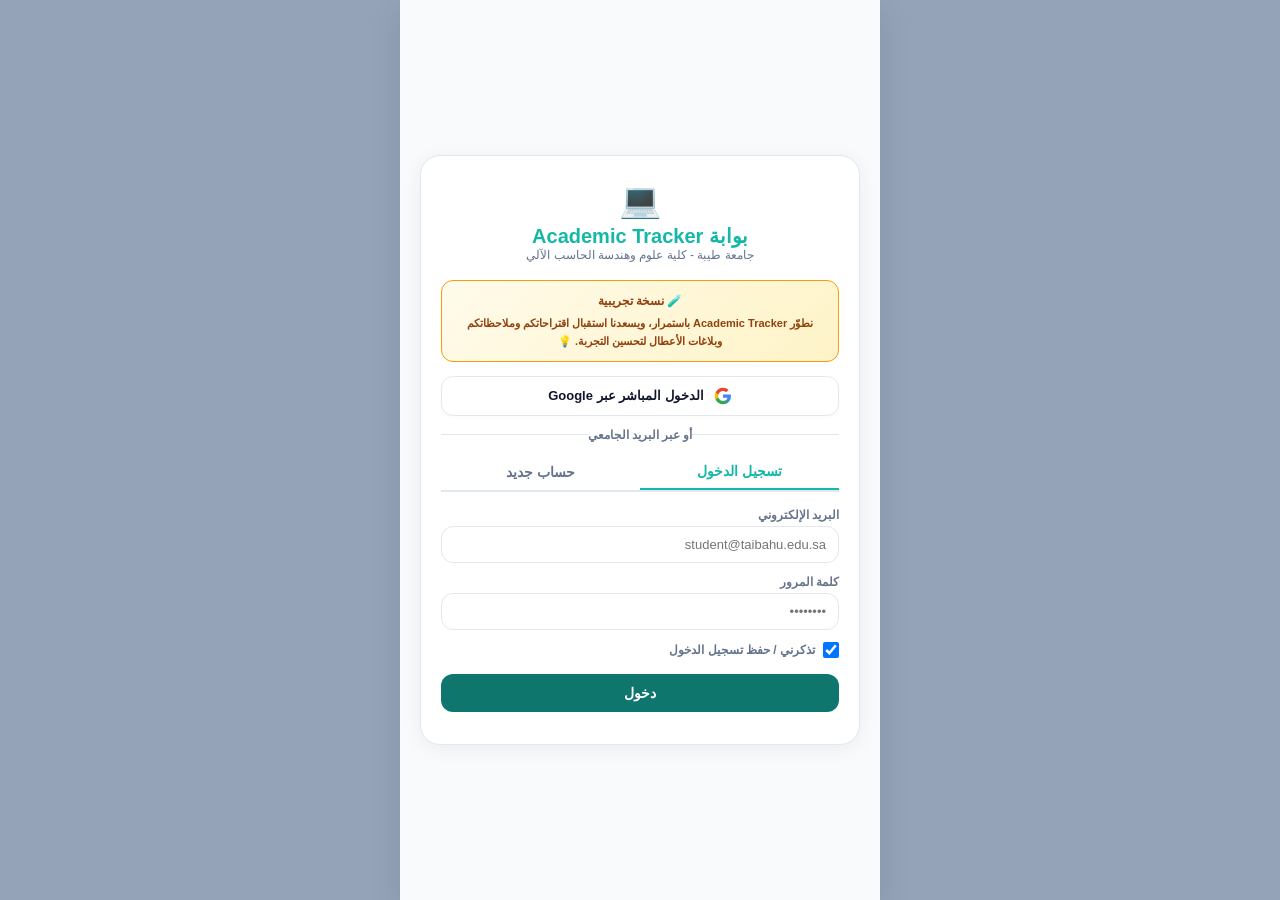
==== commit d95349eb: "Update index.html" ====
--- a/index.html
+++ b/index.html
@@ -8,12 +8,1543 @@
   <meta name="apple-mobile-web-app-capable" content="yes">
   <meta name="apple-mobile-web-app-status-bar-style" content="black-translucent">
   <meta name="apple-mobile-web-app-title" content="Academic Tracker">
+  <meta name="application-name" content="Academic Tracker">
   <meta name="theme-color" content="#0F766E">
   <link rel="apple-touch-icon" href="https://api.dicebear.com/7.x/bottts/svg?seed=COE&backgroundColor=0f766e">
+  <link rel="manifest" href="data:application/manifest+json;charset=utf-8,%7B%22name%22%3A%22Academic%20Tracker%20-%20%D8%AC%D8%A7%D9%85%D8%B9%D8%A9%20%D8%B7%D9%8A%D8%A8%D8%A9%22%2C%22short_name%22%3A%22Academic%20Tracker%22%2C%22start_url%22%3A%22.%22%2C%22display%22%3A%22standalone%22%2C%22background_color%22%3A%22%230F766E%22%2C%22theme_color%22%3A%22%230F766E%22%2C%22icons%22%3A%5B%7B%22src%22%3A%22https%3A%2F%2Fapi.dicebear.com%2F7.x%2Fbottts%2Fsvg%3Fseed%3DCOE%26backgroundColor%3D0f766e%22%2C%22sizes%22%3A%22192x192%22%2C%22type%22%3A%22image%2Fsvg%2Bxml%22%7D%5D%7D">
   <link rel="preconnect" href="https://fonts.googleapis.com">
   <link rel="preconnect" href="https://fonts.gstatic.com">
   <link href="https://fonts.googleapis.com/css2?family=Cairo:wght@400;600;700;800;900&display=swap" rel="stylesheet">
-  <link rel="stylesheet" href="style.css">
+  
+  <style>
+    :root {
+      --primary-dark: #0F766E;
+      --primary-teal: #14B8A6;
+      --primary-accent: #0D9488;
+      --primary-red: #E11D48;
+      --red-soft: #FFF1F2;
+      --bg-page: #F8FAFC;
+      --card-bg: #FFFFFF;
+      --border-subtle: #E2E8F0;
+      --text-main: #0F172A;
+      --text-muted: #64748B;
+      --subtle-bg: #F1F5F9;
+      --body-outer: #94A3B8;
+      --font-family: 'Cairo', -apple-system, BlinkMacSystemFont, "Segoe UI", Roboto, sans-serif;
+    }
+    [data-theme="dark"] {
+      --primary-dark: #022C22;
+      --primary-teal: #2DD4BF;
+      --primary-accent: #0D9488;
+      --primary-red: #F43F5E;
+      --red-soft: #4C0519;
+      --bg-page: #0B0F19;
+      --card-bg: #111827;
+      --border-subtle: #1F2937;
+      --text-main: #F9FAFB;
+      --text-muted: #9CA3AF;
+      --subtle-bg: #1F2937;
+      --body-outer: #030712;
+    }
+    * {
+      box-sizing: border-box;
+      margin: 0;
+      padding: 0;
+      font-family: var(--font-family);
+      -webkit-tap-highlight-color: transparent;
+      transition: background-color 0.2s ease, color 0.2s ease, border-color 0.2s ease;
+    }
+    body {
+      background-color: var(--body-outer);
+      color: var(--text-main);
+      display: flex;
+      justify-content: center;
+      min-height: 100vh;
+      min-height: 100dvh;
+    }
+    .app-container, .auth-wrapper {
+      width: 100%;
+      max-width: 480px;
+      background-color: var(--bg-page);
+      min-height: 100vh;
+      min-height: 100dvh;
+      display: flex;
+      flex-direction: column;
+      box-shadow: 0 10px 30px rgba(0,0,0,0.1);
+      position: relative;
+    }
+    .auth-wrapper {
+      justify-content: center;
+      padding: 20px;
+    }
+    .trial-banner {
+      margin: 0 auto 14px;
+      padding: 10px 12px;
+      border: 1.5px solid #F59E0B;
+      background: linear-gradient(135deg, #FFFBEB, #FEF3C7);
+      color: #92400E;
+      border-radius: 12px;
+      text-align: center;
+      font-size: 11px;
+      line-height: 1.7;
+      font-weight: 800;
+    }
+    .trial-banner strong {
+      display: block;
+      font-size: 12px;
+      margin-bottom: 2px;
+    }
+    .auth-card {
+      background: var(--card-bg);
+      padding: 24px 20px;
+      border-radius: 20px;
+      box-shadow: 0 4px 20px rgba(0,0,0,0.06);
+      border: 1px solid var(--border-subtle);
+    }
+    .auth-logo {
+      text-align: center;
+      margin-bottom: 18px;
+    }
+    .logo-icon {
+      font-size: 34px;
+      margin-bottom: 4px;
+    }
+    .auth-logo h2 {
+      font-size: 20px;
+      color: var(--primary-teal);
+      font-weight: 800;
+    }
+    .auth-logo p {
+      font-size: 12px;
+      color: var(--text-muted);
+    }
+    .social-auth-btns {
+      display: flex;
+      flex-direction: column;
+      gap: 8px;
+      margin-bottom: 12px;
+    }
+    .btn-social {
+      width: 100%;
+      display: flex;
+      align-items: center;
+      justify-content: center;
+      gap: 10px;
+      background-color: var(--card-bg);
+      color: var(--text-main);
+      border: 1.5px solid var(--border-subtle);
+      border-radius: 12px;
+      padding: 10px;
+      font-size: 13px;
+      font-weight: 700;
+      cursor: pointer;
+      box-shadow: 0 2px 4px rgba(0,0,0,0.02);
+    }
+    .btn-social:active { transform: scale(0.98); }
+    .btn-social svg { width: 18px; height: 18px; }
+    .auth-divider {
+      display: flex;
+      align-items: center;
+      text-align: center;
+      margin: 12px 0;
+      color: var(--text-muted);
+      font-size: 11.5px;
+      font-weight: 600;
+    }
+    .auth-divider::before, .auth-divider::after {
+      content: '';
+      flex: 1;
+      border-bottom: 1px solid var(--border-subtle);
+    }
+    .auth-tabs {
+      display: flex;
+      border-bottom: 2px solid var(--border-subtle);
+      margin-bottom: 16px;
+    }
+    .tab-btn {
+      flex: 1;
+      background: none;
+      border: none;
+      padding: 9px;
+      font-size: 14px;
+      font-weight: 700;
+      color: var(--text-muted);
+      cursor: pointer;
+    }
+    .tab-btn.active {
+      color: var(--primary-teal);
+      border-bottom: 2.5px solid var(--primary-teal);
+    }
+    .form-group {
+      margin-bottom: 12px;
+      display: flex;
+      flex-direction: column;
+    }
+    .form-group label {
+      font-size: 11.5px;
+      font-weight: 600;
+      margin-bottom: 4px;
+      color: var(--text-muted);
+    }
+    .form-group input, .form-group select, .form-group textarea {
+      padding: 10px 12px;
+      border: 1.5px solid var(--border-subtle);
+      border-radius: 12px;
+      font-size: 13px;
+      outline: none;
+      background-color: var(--card-bg);
+      color: var(--text-main);
+    }
+    .form-group input:focus, .form-group select:focus, .form-group textarea:focus {
+      border-color: var(--primary-teal);
+    }
+    .form-row {
+      display: flex;
+      gap: 8px;
+    }
+    .form-row .form-group {
+      flex: 1;
+    }
+    .btn-primary {
+      width: 100%;
+      padding: 11px;
+      background-color: var(--primary-dark);
+      color: white;
+      border: none;
+      border-radius: 12px;
+      font-size: 14px;
+      font-weight: 700;
+      cursor: pointer;
+      margin-top: 4px;
+    }
+    .btn-primary:active { transform: scale(0.98); }
+    .error-msg {
+      color: var(--primary-red);
+      font-size: 11.5px;
+      margin-top: 8px;
+      text-align: center;
+    }
+    .app-header {
+      background-color: var(--primary-dark);
+      color: white;
+      padding: calc(10px + env(safe-area-inset-top, 0px)) 14px 12px 14px;
+      position: sticky;
+      top: 0;
+      z-index: 20;
+    }
+    .header-inner {
+      display: flex;
+      justify-content: space-between;
+      align-items: center;
+    }
+    .header-actions {
+      display: flex;
+      gap: 6px;
+      align-items: center;
+    }
+    .btn-header-action {
+      background: rgba(255, 255, 255, 0.2);
+      color: white;
+      border: none;
+      padding: 6px 10px;
+      min-height: 32px;
+      border-radius: 12px;
+      font-size: 11.5px;
+      cursor: pointer;
+      font-weight: bold;
+      display: flex;
+      align-items: center;
+      gap: 4px;
+    }
+    .btn-header-action:active { transform: scale(0.95); }
+    .user-profile-btn {
+      display: flex;
+      align-items: center;
+      gap: 6px;
+      cursor: pointer;
+      background: rgba(255, 255, 255, 0.15);
+      padding: 4px 9px 4px 5px;
+      min-height: 32px;
+      border-radius: 20px;
+    }
+    .user-avatar-mini {
+      width: 26px;
+      height: 26px;
+      border-radius: 50%;
+      object-fit: cover;
+      background: #0F766E;
+      border: 1.5px solid white;
+    }
+    .admin-badge {
+      background: #FEF08A;
+      color: #854D0E;
+      font-size: 10px;
+      font-weight: 900;
+      padding: 2px 6px;
+      border-radius: 8px;
+      display: none;
+      align-items: center;
+      gap: 3px;
+      cursor: pointer;
+    }
+    .header-branding {
+      text-align: left;
+    }
+    .brand-title {
+      font-size: 17px;
+      font-weight: 800;
+      line-height: 1.2;
+    }
+    .brand-subtitle {
+      font-size: 10.5px;
+      color: rgba(255, 255, 255, 0.85);
+    }
+    .admin-dashboard-notification {
+      background: linear-gradient(135deg, #FFFBEB, #FEF3C7);
+      border: 1.5px solid #FCD34D;
+      border-radius: 14px;
+      padding: 12px;
+      margin-bottom: 12px;
+      display: none;
+    }
+    .admin-notif-title {
+      font-size: 12px;
+      font-weight: 900;
+      color: #92400E;
+      display: flex;
+      align-items: center;
+      gap: 5px;
+      margin-bottom: 6px;
+    }
+    .admin-notif-row {
+      display: flex;
+      justify-content: space-between;
+      align-items: center;
+      font-size: 11.5px;
+      padding: 4px 0;
+      border-bottom: 1px dashed rgba(146, 64, 14, 0.2);
+    }
+    .admin-notif-row:last-child { border-bottom: none; }
+    .live-class-banner {
+      background: linear-gradient(135deg, #10B981, #059669);
+      color: white;
+      padding: 10px 14px;
+      border-radius: 14px;
+      margin-bottom: 12px;
+      display: none;
+      align-items: center;
+      justify-content: space-between;
+      box-shadow: 0 3px 12px rgba(16, 185, 129, 0.2);
+    }
+    .broadcast-banner {
+      background: linear-gradient(135deg, #F59E0B, #D97706);
+      color: white;
+      padding: 8px 14px;
+      font-size: 11.5px;
+      font-weight: 800;
+      display: none;
+      align-items: center;
+      justify-content: space-between;
+      box-shadow: 0 2px 6px rgba(217, 119, 6, 0.2);
+    }
+    .countdown-widget {
+      background: linear-gradient(135deg, #0F766E, #085F56);
+      color: white;
+      padding: 12px 14px;
+      border-radius: 14px;
+      margin-bottom: 12px;
+      display: none;
+      align-items: center;
+      justify-content: space-between;
+      box-shadow: 0 3px 10px rgba(8, 95, 86, 0.15);
+    }
+    /* تنسيقات بطاقة الاختبارات الذكية والمتدرجة ألوانها */
+    .exam-alert-card {
+      border-radius: 16px;
+      color: white;
+      padding: 14px;
+      margin-bottom: 12px;
+      box-shadow: 0 4px 15px rgba(0,0,0,0.15);
+      cursor: pointer;
+    }
+    .exam-item-row {
+      background: var(--subtle-bg);
+      border: 1px solid var(--border-subtle);
+      border-radius: 12px;
+      padding: 12px;
+      margin-bottom: 8px;
+      display: flex;
+      justify-content: space-between;
+      align-items: center;
+    }
+    .exam-badge-type {
+      font-size: 10px;
+      font-weight: 900;
+      padding: 2px 7px;
+      border-radius: 6px;
+      display: inline-block;
+      margin-bottom: 3px;
+    }
+    .badge-quiz { background: #10B981; color: white; }
+    .badge-mid { background: #3B82F6; color: white; }
+    .badge-final { background: #EF4444; color: white; }
+    .countdown-info h4 {
+      font-size: 12.5px;
+      font-weight: 900;
+      display: flex;
+      align-items: center;
+      gap: 5px;
+    }
+    .countdown-info p {
+      font-size: 10.5px;
+      color: #F8FAFC;
+      opacity: 0.9;
+      margin-top: 1px;
+    }
+    .countdown-timer-digits {
+      background: rgba(0, 0, 0, 0.25);
+      padding: 5px 10px;
+      border-radius: 10px;
+      font-size: 13px;
+      font-weight: 900;
+      letter-spacing: 1px;
+      border: 1px solid rgba(255, 255, 255, 0.2);
+    }
+    .main-content {
+      padding: 12px;
+      flex: 1;
+      margin-bottom: calc(65px + env(safe-area-inset-bottom, 0px));
+      animation: fadeIn 0.2s ease-out;
+    }
+    @keyframes fadeIn {
+      from { opacity: 0; transform: translateY(4px); }
+      to { opacity: 1; transform: translateY(0); }
+    }
+    .content-header {
+      display: flex;
+      justify-content: space-between;
+      align-items: center;
+      margin-bottom: 6px;
+    }
+    .content-header h2 {
+      font-size: 17px;
+      font-weight: 800;
+    }
+    .content-header p {
+      font-size: 11px;
+      color: var(--text-muted);
+      margin-top: 1px;
+    }
+    .home-hero-card {
+      background: linear-gradient(135deg, var(--card-bg), var(--subtle-bg));
+      border: 1px solid var(--border-subtle);
+      border-radius: 16px;
+      padding: 14px;
+      margin-bottom: 12px;
+      display: flex;
+      align-items: center;
+      gap: 12px;
+      box-shadow: 0 2px 10px rgba(0,0,0,0.02);
+    }
+    .home-hero-avatar {
+      width: 46px;
+      height: 46px;
+      border-radius: 50%;
+      border: 2px solid var(--primary-teal);
+      background: #0F766E;
+    }
+    .home-hero-info h3 {
+      font-size: 14px;
+      font-weight: 800;
+    }
+    .home-hero-info p {
+      font-size: 11px;
+      color: var(--text-muted);
+      margin-top: 1px;
+    }
+    .home-widget-box {
+      background: var(--card-bg);
+      border: 1px solid var(--border-subtle);
+      border-radius: 14px;
+      padding: 12px;
+      margin-bottom: 12px;
+    }
+    .home-widget-header {
+      display: flex;
+      justify-content: space-between;
+      align-items: center;
+      margin-bottom: 8px;
+    }
+    .home-widget-title {
+      font-size: 12.5px;
+      font-weight: 800;
+      display: flex;
+      align-items: center;
+      gap: 5px;
+    }
+    .home-quick-stat-grid {
+      display: grid;
+      grid-template-columns: 1fr 1fr;
+      gap: 8px;
+      margin-bottom: 12px;
+    }
+    .home-stat-card {
+      background: var(--card-bg);
+      border: 1px solid var(--border-subtle);
+      border-radius: 12px;
+      padding: 10px;
+      text-align: center;
+    }
+    .home-stat-card span.stat-num {
+      font-size: 18px;
+      font-weight: 900;
+      color: var(--primary-teal);
+      display: block;
+    }
+    .home-stat-card span.stat-label {
+      font-size: 10.5px;
+      color: var(--text-muted);
+      font-weight: 700;
+    }
+    .poll-card {
+      background: var(--card-bg);
+      border: 1.5px solid var(--primary-teal);
+      border-radius: 14px;
+      padding: 12px;
+      margin-bottom: 12px;
+      box-shadow: 0 3px 10px rgba(13, 148, 136, 0.05);
+    }
+    .poll-option-btn {
+      width: 100%;
+      padding: 8px 10px;
+      border-radius: 8px;
+      border: 1px solid var(--border-subtle);
+      background: var(--subtle-bg);
+      color: var(--text-main);
+      font-size: 12px;
+      font-weight: 700;
+      cursor: pointer;
+      text-align: right;
+      margin-top: 6px;
+      display: flex;
+      justify-content: space-between;
+      align-items: center;
+    }
+    .sort-bar {
+      display: flex;
+      align-items: center;
+      gap: 6px;
+      margin: 8px 0 10px 0;
+      overflow-x: auto;
+      padding-bottom: 2px;
+    }
+    .sort-label {
+      font-size: 10.5px;
+      font-weight: 700;
+      color: var(--text-muted);
+      white-space: nowrap;
+    }
+    .sort-pill {
+      background: var(--card-bg);
+      border: 1px solid var(--border-subtle);
+      padding: 3px 8px;
+      border-radius: 16px;
+      font-size: 10.5px;
+      font-weight: 700;
+      color: var(--text-muted);
+      cursor: pointer;
+      white-space: nowrap;
+    }
+    .sort-pill.active {
+      background: var(--primary-teal);
+      color: white;
+      border-color: var(--primary-teal);
+    }
+    .summary-card {
+      background: var(--card-bg);
+      border: 1px solid #FECACA;
+      border-radius: 16px;
+      padding: 14px;
+      margin: 8px 0 12px 0;
+      box-shadow: 0 3px 10px rgba(220, 38, 38, 0.03);
+    }
+    .summary-top {
+      display: flex;
+      justify-content: space-between;
+    }
+    .summary-label {
+      font-size: 11px;
+      color: var(--text-muted);
+      font-weight: 600;
+    }
+    .summary-value-wrapper {
+      display: flex;
+      justify-content: space-between;
+      align-items: center;
+      margin: 2px 0;
+    }
+    .summary-value-wrapper h3 {
+      font-size: 20px;
+      font-weight: 800;
+      color: var(--primary-red);
+    }
+    .summary-arrow-icon {
+      background: #DC2626;
+      color: white;
+      width: 30px;
+      height: 30px;
+      border-radius: 8px;
+      display: flex;
+      align-items: center;
+      justify-content: center;
+      font-size: 15px;
+      font-weight: bold;
+    }
+    .summary-subtext {
+      font-size: 11px;
+      color: var(--text-main);
+      margin-top: 1px;
+    }
+    .progress-track {
+      width: 100%;
+      height: 6px;
+      background-color: var(--red-soft);
+      border-radius: 6px;
+      margin: 10px 0 8px 0;
+      overflow: hidden;
+    }
+    .progress-fill {
+      height: 100%;
+      background-color: var(--primary-red);
+      border-radius: 6px;
+      transition: width 0.4s ease;
+    }
+    .progress-pill {
+      background-color: var(--red-soft);
+      text-align: center;
+      padding: 6px;
+      border-radius: 8px;
+    }
+    .progress-pill span {
+      font-size: 11.5px;
+      font-weight: 800;
+      color: var(--primary-red);
+    }
+    .btn-add-course {
+      width: 100%;
+      padding: 9px;
+      background: var(--card-bg);
+      border: 1.5px dashed var(--primary-teal);
+      color: var(--primary-teal);
+      border-radius: 12px;
+      font-size: 12px;
+      font-weight: 700;
+      cursor: pointer;
+      margin-bottom: 10px;
+    }
+    .course-card {
+      background: var(--card-bg);
+      border: 1px solid var(--border-subtle);
+      border-radius: 14px;
+      margin-bottom: 10px;
+      overflow: hidden;
+    }
+    .course-card-header {
+      padding: 12px 14px;
+      display: flex;
+      align-items: center;
+      justify-content: space-between;
+      cursor: pointer;
+    }
+    .course-badge {
+      padding: 3px 8px;
+      border-radius: 8px;
+      font-size: 11px;
+      font-weight: 700;
+    }
+    .origin-level-tag {
+      background: #FEF3C7;
+      color: #92400E;
+      font-size: 9.5px;
+      padding: 2px 5px;
+      border-radius: 5px;
+      margin-left: 4px;
+      font-weight: 800;
+    }
+    .course-status-brief {
+      font-size: 10.5px;
+      color: var(--text-muted);
+      font-weight: 600;
+    }
+    .course-expand-icon {
+      font-size: 10px;
+      color: var(--text-muted);
+      transition: transform 0.2s ease;
+    }
+    .course-card.expanded .course-expand-icon {
+      transform: rotate(180deg);
+    }
+    .course-card-body {
+      display: none;
+      padding: 0 14px 14px 14px;
+      border-top: 1px solid var(--border-subtle);
+    }
+    .course-card.expanded .course-card-body {
+      display: block;
+    }
+    .dn-calculator-box-compact {
+      background: var(--subtle-bg);
+      border-radius: 10px;
+      padding: 8px 10px;
+      margin: 8px 0;
+      display: flex;
+      align-items: center;
+      justify-content: space-between;
+      border: 1px solid var(--border-subtle);
+      font-size: 11px;
+    }
+    .dn-info-compact {
+      display: flex;
+      flex-direction: column;
+      gap: 2px;
+    }
+    .dn-title-compact {
+      font-size: 10px;
+      font-weight: 700;
+      color: var(--text-muted);
+    }
+    .dn-status-compact {
+      font-size: 11px;
+      font-weight: 800;
+    }
+    .dn-percentage-pill-compact {
+      font-size: 9.5px;
+      font-weight: 800;
+      padding: 1px 6px;
+      border-radius: 5px;
+      display: inline-block;
+      width: fit-content;
+    }
+    .dn-safe { color: #10B981; }
+    .dn-safe-pill { background: rgba(16, 185, 129, 0.15); color: #059669; }
+    .dn-warn { color: #D97706; }
+    .dn-warn-pill { background: #FEF3C7; color: #B45309; }
+    .dn-danger { color: #DC2626; }
+    .dn-danger-pill { background: #FEE2E2; color: #B91C1C; }
+    .stepper-row {
+      display: flex;
+      align-items: center;
+      justify-content: space-between;
+      padding: 8px 0;
+      border-bottom: 1px dashed var(--border-subtle);
+    }
+    .stepper-row span {
+      font-size: 11.5px;
+      font-weight: 700;
+    }
+    .stepper-controls {
+      display: flex;
+      align-items: center;
+      gap: 8px;
+    }
+    .step-btn {
+      width: 26px;
+      height: 26px;
+      border-radius: 50%;
+      border: 1px solid var(--border-subtle);
+      background: var(--card-bg);
+      color: var(--text-main);
+      font-weight: bold;
+      cursor: pointer;
+    }
+    .quick-actions-bar {
+      display: flex;
+      gap: 6px;
+      margin: 8px 0;
+    }
+    .btn-quick {
+      flex: 1;
+      padding: 5px 6px;
+      border-radius: 6px;
+      font-size: 10.5px;
+      font-weight: 700;
+      border: 1px solid var(--border-subtle);
+      background: var(--subtle-bg);
+      color: var(--text-main);
+      cursor: pointer;
+    }
+    .chapter-section-title {
+      display: flex;
+      justify-content: space-between;
+      align-items: center;
+      font-size: 11px;
+      font-weight: 700;
+      margin: 8px 0 4px 0;
+    }
+    .btn-add-chapter-mini {
+      background: none;
+      border: none;
+      color: var(--primary-teal);
+      font-size: 11px;
+      font-weight: 700;
+      cursor: pointer;
+    }
+    .chapter-item {
+      display: flex;
+      align-items: center;
+      justify-content: space-between;
+      padding: 6px 8px;
+      background: var(--subtle-bg);
+      border-radius: 6px;
+      margin-bottom: 4px;
+      font-size: 11.5px;
+    }
+    .chapter-item.done {
+      text-decoration: line-through;
+      color: #94A3B8;
+    }
+    .course-footer-links {
+      display: flex;
+      justify-content: flex-end;
+      align-items: center;
+      margin-top: 8px;
+      padding-top: 6px;
+      border-top: 1px dashed var(--border-subtle);
+    }
+    .btn-delete-course {
+      background: none;
+      border: none;
+      color: var(--primary-red);
+      font-size: 11px;
+      cursor: pointer;
+    }
+    .bottom-level-section {
+      background: var(--card-bg);
+      border: 1.5px solid var(--border-subtle);
+      border-radius: 14px;
+      padding: 14px;
+      margin-top: 16px;
+      text-align: center;
+    }
+    .bottom-level-section h3 {
+      font-size: 13.5px;
+      font-weight: 800;
+      margin-bottom: 2px;
+    }
+    .bottom-level-section p {
+      font-size: 11px;
+      color: var(--text-muted);
+      margin-bottom: 8px;
+      line-height: 1.4;
+    }
+    .btn-transition-stage {
+      width: 100%;
+      padding: 10px;
+      border-radius: 10px;
+      font-size: 12px;
+      font-weight: 800;
+      border: none;
+      cursor: pointer;
+    }
+    .btn-transition-stage.unlocked {
+      background: #0F766E;
+      color: white;
+    }
+    .btn-transition-stage.locked {
+      background: var(--subtle-bg);
+      color: var(--text-muted);
+      cursor: not-allowed;
+    }
+    .date-lock-hint {
+      font-size: 10.5px;
+      color: #D97706;
+      font-weight: 700;
+      margin-top: 4px;
+      display: block;
+    }
+    .search-resources-bar {
+      margin-bottom: 10px;
+      display: flex;
+      flex-direction: column;
+      gap: 6px;
+    }
+    .resource-course-group {
+      background: var(--card-bg);
+      border: 1px solid var(--border-subtle);
+      border-radius: 14px;
+      margin-bottom: 12px;
+      overflow: hidden;
+    }
+    .resource-group-header {
+      padding: 10px 14px;
+      background: var(--subtle-bg);
+      font-size: 12.5px;
+      font-weight: 800;
+      display: flex;
+      justify-content: space-between;
+      align-items: center;
+      border-bottom: 1px solid var(--border-subtle);
+    }
+    .resource-items-list {
+      padding: 8px 12px;
+      display: flex;
+      flex-direction: column;
+      gap: 6px;
+    }
+    .resource-link-item {
+      display: flex;
+      justify-content: space-between;
+      align-items: center;
+      background: var(--card-bg);
+      border: 1px solid var(--border-subtle);
+      padding: 8px 10px;
+      border-radius: 8px;
+    }
+    .resource-link-item.pinned-resource {
+      border: 1.5px solid #F59E0B;
+      background: rgba(245, 158, 11, 0.04);
+    }
+    .resource-link-item a {
+      text-decoration: none;
+      color: var(--text-main);
+      font-size: 11.5px;
+      font-weight: 700;
+      display: flex;
+      align-items: center;
+      gap: 5px;
+      flex: 1;
+    }
+    .resource-type-badge {
+      font-size: 9.5px;
+      padding: 2px 5px;
+      border-radius: 5px;
+      background: rgba(13, 148, 136, 0.15);
+      color: var(--primary-teal);
+      font-weight: 800;
+    }
+    .pinned-badge {
+      font-size: 9.5px;
+      padding: 2px 5px;
+      border-radius: 5px;
+      background: #FEF3C7;
+      color: #92400E;
+      font-weight: 900;
+    }
+    .contributor-credit {
+      font-size: 9.5px;
+      color: var(--primary-teal);
+      font-weight: 800;
+      display: block;
+      margin-top: 2px;
+    }
+    .btn-upvote {
+      background: var(--subtle-bg);
+      border: 1px solid var(--border-subtle);
+      border-radius: 6px;
+      padding: 3px 6px;
+      font-size: 10px;
+      font-weight: 800;
+      cursor: pointer;
+      display: flex;
+      align-items: center;
+      gap: 3px;
+    }
+    .btn-upvote:active { transform: scale(0.95); }
+    .admin-dashboard-panel {
+      display: flex;
+      flex-direction: column;
+      gap: 12px;
+    }
+    .admin-kpi-grid {
+      display: grid;
+      grid-template-columns: repeat(2, 1fr);
+      gap: 8px;
+      margin-bottom: 8px;
+    }
+    .admin-kpi-card {
+      background: var(--card-bg);
+      border: 1px solid var(--border-subtle);
+      border-radius: 12px;
+      padding: 10px;
+      text-align: center;
+    }
+    .admin-kpi-card span.num {
+      font-size: 19px;
+      font-weight: 900;
+      color: var(--primary-teal);
+      display: block;
+    }
+    .admin-kpi-card span.label {
+      font-size: 10.5px;
+      color: var(--text-muted);
+      font-weight: 700;
+    }
+    .admin-section-box {
+      background: var(--card-bg);
+      border: 1px solid var(--border-subtle);
+      border-radius: 14px;
+      padding: 12px;
+      box-shadow: 0 2px 8px rgba(0,0,0,0.02);
+    }
+    .admin-section-box h3 {
+      font-size: 13px;
+      font-weight: 900;
+      color: var(--primary-teal);
+      margin-bottom: 8px;
+      display: flex;
+      align-items: center;
+      gap: 5px;
+    }
+    .request-item-card {
+      background: var(--subtle-bg);
+      border-radius: 10px;
+      padding: 10px;
+      margin-bottom: 6px;
+      border: 1px solid var(--border-subtle);
+    }
+    .timetable-controls-bar {
+      display: flex;
+      gap: 6px;
+      margin-bottom: 12px;
+    }
+    .timetable-day-card {
+      background: var(--card-bg);
+      border: 1px solid var(--border-subtle);
+      border-radius: 12px;
+      margin-bottom: 10px;
+      overflow: hidden;
+    }
+    .timetable-day-header {
+      padding: 8px 12px;
+      background: var(--subtle-bg);
+      font-size: 12px;
+      font-weight: 800;
+      display: flex;
+      justify-content: space-between;
+      align-items: center;
+      border-bottom: 1px solid var(--border-subtle);
+    }
+    .timetable-day-header.active-day {
+      background: rgba(13, 148, 136, 0.15);
+      color: var(--primary-teal);
+      border-color: rgba(13, 148, 136, 0.3);
+    }
+    .timetable-lectures-list {
+      padding: 8px 10px;
+      display: flex;
+      flex-direction: column;
+      gap: 6px;
+    }
+    .timetable-slot-item {
+      display: flex;
+      justify-content: space-between;
+      align-items: center;
+      background: var(--card-bg);
+      border: 1px solid var(--border-subtle);
+      border-radius: 8px;
+      padding: 8px 10px;
+    }
+    .timetable-slot-info h4 {
+      font-size: 12px;
+      font-weight: 800;
+    }
+    .timetable-slot-info p {
+      font-size: 10.5px;
+      color: var(--text-muted);
+      margin-top: 1px;
+    }
+    .cram-planner-card {
+      background: var(--card-bg);
+      border: 1.5px dashed var(--primary-teal);
+      border-radius: 14px;
+      padding: 12px;
+      margin-bottom: 14px;
+    }
+    .cram-planner-card.beta-feature {
+      background: linear-gradient(135deg, var(--card-bg), rgba(13,148,136,0.06));
+      border: 1.5px solid var(--primary-teal);
+      box-shadow: 0 5px 18px rgba(13,148,136,0.10);
+    }
+    .cram-hours-row {
+      display: grid;
+      grid-template-columns: 1fr 1fr 1fr;
+      gap: 6px;
+      margin: 8px 0;
+    }
+    .cram-plan-day {
+      background: var(--card-bg);
+      border: 1px solid var(--border-subtle);
+      border-radius: 9px;
+      padding: 8px;
+      margin-top: 5px;
+    }
+    .cram-plan-day strong {
+      color: var(--primary-teal);
+      font-size: 11.5px;
+    }
+
+    .cram-planner-card.beta-feature {
+      background: linear-gradient(135deg, var(--card-bg), rgba(124,58,237,0.07));
+      border: 1.5px solid #8B5CF6;
+      box-shadow: 0 5px 18px rgba(124,58,237,0.10);
+    }
+    .cram-plan-session {
+      background: var(--card-bg);
+      border: 1px solid var(--border-subtle);
+      border-radius: 9px;
+      padding: 8px 10px;
+      margin-top: 5px;
+    }
+    .student-alert-card {
+      background: linear-gradient(135deg, #FFF7ED, #FFFBEB);
+      border: 1.5px solid #F59E0B;
+      color: #78350F;
+      border-radius: 14px;
+      padding: 12px;
+      margin-bottom: 12px;
+    }
+    [data-theme="dark"] .student-alert-card {
+      background: linear-gradient(135deg, #451A03, #422006);
+      color: #FEF3C7;
+    }
+    .admin-user-card {
+      background: var(--subtle-bg);
+      border: 1px solid var(--border-subtle);
+      border-radius: 10px;
+      padding: 10px;
+      margin-bottom: 6px;
+    }
+    .admin-user-card .admin-user-meta {
+      font-size: 10.5px;
+      color: var(--text-muted);
+      line-height: 1.7;
+    }
+    .admin-user-actions {
+      display: flex;
+      gap: 6px;
+      margin-top: 7px;
+      flex-wrap: wrap;
+    }
+    .admin-mini-btn {
+      border: none;
+      border-radius: 7px;
+      padding: 5px 8px;
+      font-size: 10.5px;
+      font-weight: 800;
+      cursor: pointer;
+    }
+    .official-assignment-card {
+      background: linear-gradient(135deg, var(--card-bg), rgba(245,158,11,0.07));
+      border: 1.5px solid #F59E0B;
+      border-radius: 14px;
+      padding: 12px;
+      margin-bottom: 12px;
+    }
+    .official-assignment-badge {
+      display: inline-flex;
+      align-items: center;
+      gap: 4px;
+      background: #FEF3C7;
+      color: #92400E;
+      border-radius: 7px;
+      padding: 3px 7px;
+      font-size: 9.5px;
+      font-weight: 900;
+    }
+    .assignment-completion-count {
+      font-size: 10.5px;
+      color: var(--text-muted);
+      margin-top: 5px;
+      font-weight: 700;
+    }
+    .tour-focus {
+      position: relative !important;
+      z-index: 202 !important;
+      box-shadow: 0 0 0 4px var(--primary-teal), 0 0 0 9999px rgba(0,0,0,0.55) !important;
+      border-radius: 12px !important;
+    }
+    #onboarding-tour-modal {
+      position: fixed !important;
+      inset: 0 !important;
+      z-index: 99999 !important;
+      align-items: center;
+    }
+    #onboarding-tour-modal .modal-content {
+      max-width: 430px;
+      border-radius: 20px;
+      max-height: 78vh;
+    }
+    .tour-step-indicator {
+      display: flex;
+      justify-content: center;
+      gap: 5px;
+      margin: 10px 0;
+    }
+    .tour-dot {
+      width: 7px;
+      height: 7px;
+      border-radius: 50%;
+      background: var(--border-subtle);
+    }
+    .tour-dot.active {
+      background: var(--primary-teal);
+      transform: scale(1.25);
+    }
+    @media (max-width: 520px) {
+      .cram-hours-row { grid-template-columns: 1fr; }
+    }
+    .cram-planner-header {
+      display: flex;
+      justify-content: space-between;
+      align-items: center;
+      margin-bottom: 8px;
+    }
+    .cram-pill-tag {
+      background: #FEF3C7;
+      color: #92400E;
+      font-size: 9.5px;
+      font-weight: 900;
+      padding: 2px 6px;
+      border-radius: 5px;
+    }
+    .tree-timer-box {
+      background: var(--card-bg);
+      border-radius: 16px;
+      padding: 16px;
+      text-align: center;
+      border: 1px solid var(--border-subtle);
+      margin-bottom: 14px;
+      box-shadow: 0 3px 10px rgba(0,0,0,0.02);
+    }
+    .tree-timer-header {
+      display: flex;
+      justify-content: space-between;
+      align-items: center;
+      margin-bottom: 10px;
+    }
+    .tree-points-badge {
+      background: #FEF3C7;
+      color: #92400E;
+      padding: 3px 10px;
+      border-radius: 16px;
+      font-size: 11.5px;
+      font-weight: 800;
+      display: flex;
+      align-items: center;
+      gap: 3px;
+    }
+    .timer-time-presets {
+      display: flex;
+      justify-content: center;
+      gap: 5px;
+      margin-bottom: 10px;
+      flex-wrap: wrap;
+    }
+    .preset-chip {
+      background: var(--subtle-bg);
+      border: 1px solid var(--border-subtle);
+      padding: 3px 8px;
+      border-radius: 10px;
+      font-size: 11px;
+      font-weight: 700;
+      cursor: pointer;
+      color: var(--text-muted);
+    }
+    .preset-chip.active {
+      background: var(--primary-teal);
+      color: white;
+      border-color: var(--primary-teal);
+    }
+    .tree-illustration-container {
+      width: 110px;
+      height: 110px;
+      margin: 0 auto 6px auto;
+      display: flex;
+      align-items: center;
+      justify-content: center;
+    }
+    .timer-display {
+      font-size: 36px;
+      font-weight: 900;
+      color: var(--primary-teal);
+      letter-spacing: 1px;
+      line-height: 1;
+    }
+    .tree-status-text {
+      font-size: 11.5px;
+      color: var(--text-muted);
+      margin: 4px 0 10px 0;
+      font-weight: 600;
+    }
+    .timer-controls {
+      display: flex;
+      justify-content: center;
+      gap: 8px;
+    }
+    .btn-timer {
+      padding: 7px 16px;
+      border-radius: 10px;
+      border: none;
+      font-weight: 700;
+      font-size: 12px;
+      cursor: pointer;
+    }
+    .leaderboard-card {
+      background: var(--card-bg);
+      border-radius: 14px;
+      padding: 12px;
+      border: 1px solid var(--border-subtle);
+      margin-bottom: 12px;
+    }
+    .leaderboard-header {
+      font-size: 12.5px;
+      font-weight: 800;
+      color: var(--text-main);
+      display: flex;
+      align-items: center;
+      gap: 5px;
+      margin-bottom: 8px;
+    }
+    .leaderboard-row {
+      display: flex;
+      justify-content: space-between;
+      align-items: center;
+      padding: 6px 8px;
+      border-radius: 8px;
+      margin-bottom: 4px;
+      background: var(--subtle-bg);
+      font-size: 11.5px;
+      font-weight: 700;
+    }
+    .leaderboard-rank {
+      font-weight: 900;
+      width: 20px;
+      text-align: center;
+    }
+    .task-filter-bar {
+      display: flex;
+      gap: 6px;
+      margin-bottom: 10px;
+    }
+    .filter-chip {
+      flex: 1;
+      padding: 6px;
+      border-radius: 8px;
+      border: 1px solid var(--border-subtle);
+      background: var(--card-bg);
+      font-size: 11px;
+      font-weight: 700;
+      cursor: pointer;
+      text-align: center;
+      color: var(--text-muted);
+    }
+    .filter-chip.active {
+      background: var(--primary-dark);
+      color: white;
+      border-color: var(--primary-dark);
+    }
+    .task-card {
+      background: var(--card-bg);
+      border: 1px solid var(--border-subtle);
+      border-radius: 10px;
+      padding: 10px 12px;
+      margin-bottom: 8px;
+      display: flex;
+      align-items: center;
+      justify-content: space-between;
+    }
+    .task-card.completed {
+      opacity: 0.6;
+      background: var(--subtle-bg);
+    }
+    .task-info h4 {
+      font-size: 12.5px;
+      font-weight: 700;
+    }
+    .task-card.completed .task-info h4 {
+      text-decoration: line-through;
+    }
+    .task-meta {
+      display: flex;
+      gap: 6px;
+      margin-top: 3px;
+      font-size: 10px;
+      color: var(--text-muted);
+    }
+    .task-badge-tag {
+      background: var(--subtle-bg);
+      color: var(--text-main);
+      padding: 1px 5px;
+      border-radius: 5px;
+      font-weight: bold;
+    }
+    .site-footer {
+      text-align: center;
+      padding: 16px 14px 65px 14px;
+      color: var(--text-muted);
+      font-size: 11px;
+      border-top: 1px solid var(--border-subtle);
+      margin-top: 16px;
+    }
+    .footer-brand {
+      font-weight: 800;
+      color: var(--primary-teal);
+      letter-spacing: 1px;
+    }
+    .bottom-nav {
+      position: fixed;
+      bottom: 0;
+      width: 100%;
+      max-width: 480px;
+      height: calc(58px + env(safe-area-inset-bottom, 0px));
+      background: var(--card-bg);
+      border-top: 1px solid var(--border-subtle);
+      display: flex;
+      justify-content: space-around;
+      align-items: flex-start;
+      padding-top: 6px;
+      padding-bottom: env(safe-area-inset-bottom, 2px);
+      z-index: 30;
+      box-shadow: 0 -3px 12px rgba(0,0,0,0.03);
+    }
+    .nav-item {
+      display: flex;
+      flex-direction: column;
+      align-items: center;
+      color: var(--text-muted);
+      cursor: pointer;
+      font-size: 9.5px;
+      font-weight: 600;
+      gap: 2px;
+      flex: 1;
+      padding: 6px 0;
+      opacity: 0.55;
+    }
+    .nav-item.active {
+      color: var(--primary-teal);
+      opacity: 1;
+      font-weight: 900;
+      transform: translateY(-2px);
+    }
+    .nav-item.active span.icon {
+      filter: drop-shadow(0 2px 5px rgba(13, 148, 136, 0.35));
+      transform: scale(1.08);
+    }
+    .nav-item span.icon {
+      font-size: 18px;
+    }
+    .modal-overlay {
+      position: fixed;
+      inset: 0;
+      background: rgba(0,0,0,0.55);
+      display: none;
+      align-items: flex-end;
+      justify-content: center;
+      z-index: 99;
+    }
+    .modal-overlay.open {
+      display: flex;
+    }
+    .modal-content {
+      background: var(--card-bg);
+      color: var(--text-main);
+      width: 100%;
+      max-width: 480px;
+      border-radius: 22px 22px 0 0;
+      padding: 20px;
+      animation: slideUp 0.25s ease-out;
+      max-height: 85vh;
+      overflow-y: auto;
+    }
+    @keyframes slideUp {
+      from { transform: translateY(100%); }
+      to { transform: translateY(0); }
+    }
+    .modal-header {
+      display: flex;
+      justify-content: space-between;
+      align-items: center;
+      margin-bottom: 14px;
+    }
+    .close-btn {
+      background: none;
+      border: none;
+      font-size: 22px;
+      cursor: pointer;
+      color: var(--text-muted);
+    }
+    .color-palette {
+      display: flex;
+      gap: 10px;
+      margin-top: 5px;
+    }
+    .color-dot {
+      width: 26px;
+      height: 26px;
+      border-radius: 50%;
+      cursor: pointer;
+      display: inline-block;
+      border: 2px solid transparent;
+    }
+    .color-dot.active {
+      border-color: var(--text-main);
+      transform: scale(1.1);
+    }
+    .option-selector-row {
+      display: flex;
+      gap: 6px;
+      margin-bottom: 12px;
+    }
+    .option-btn {
+      flex: 1;
+      padding: 8px;
+      border-radius: 10px;
+      border: 1.5px solid var(--border-subtle);
+      background: var(--card-bg);
+      color: var(--text-main);
+      font-size: 11.5px;
+      font-weight: 700;
+      cursor: pointer;
+      text-align: center;
+    }
+    .option-btn.active {
+      border-color: var(--primary-teal);
+      background: rgba(13, 148, 136, 0.1);
+      color: var(--primary-teal);
+    }
+    .pref-switch-row {
+      display: flex;
+      justify-content: space-between;
+      align-items: center;
+      padding: 6px 0;
+      border-bottom: 1px solid var(--border-subtle);
+    }
+    .pref-switch-row span {
+      font-size: 11.5px;
+      font-weight: 700;
+    }
+    .robot-avatar-grid {
+      display: grid;
+      grid-template-columns: repeat(6, 1fr);
+      gap: 6px;
+      justify-items: center;
+      margin-top: 6px;
+    }
+    .quick-avatar-choice {
+      width: 36px;
+      height: 36px;
+      border-radius: 50%;
+      cursor: pointer;
+      background: #E2E8F0;
+      padding: 2px;
+      border: 1.5px solid transparent;
+      transition: transform 0.15s ease, border-color 0.15s ease;
+    }
+    .quick-avatar-choice:active, .quick-avatar-choice:hover {
+      transform: scale(1.1);
+      border-color: var(--primary-teal);
+    }
+  </style>
 </head>
 <body>
   <!-- شاشة الدخول والتسجيل -->
@@ -96,14 +1627,13 @@
       <div id="auth-error" class="error-msg"></div>
     </div>
   </div>
-
   <!-- الشاشة الرئيسية للتطبيق -->
   <div id="main-app" class="app-container" style="display: none;">
+    
     <div id="global-broadcast-banner" class="broadcast-banner">
       <span id="broadcast-text">📢 تنبيه عام من المشرف</span>
       <span style="font-size: 11px; opacity: 0.85;">جامعة طيبة</span>
     </div>
-
     <header class="app-header">
       <div class="header-inner">
         <div class="header-actions">
@@ -124,20 +1654,18 @@
         </div>
       </div>
     </header>
-
-    <!-- تبويب الرئيسية (Home) -->
+    <!-- تبويب الصفحة الرئيسية (Home) في المنتصف -->
     <main class="main-content" id="tab-content-home">
-      <!-- إنذار أكاديمي مباشر من المشرف باقتراب الحرمان -->
-      <div id="student-dn-urgent-alert" class="dn-urgent-banner" style="display: none;">
-        <div>
-          <span class="dn-urgent-badge">🚨 إنذار أكاديمي رسمي عاجل</span>
-          <h4 id="student-dn-alert-course" style="font-size: 13.5px; font-weight: 900; margin-top: 4px;">تنبيه حرمان: --</h4>
-          <p id="student-dn-alert-msg" style="font-size: 11px; opacity: 0.95; margin-top: 2px; line-height: 1.5;">--</p>
-        </div>
-        <button id="btn-dismiss-dn-alert" class="btn-dismiss-dn">اطلعت عليه ✓</button>
+      
+      <!-- إعلانات المشرف والعد التنازلي القديم -->
+      <div id="exam-countdown-box" class="countdown-widget" style="display:none;">
+        <div class="countdown-info">
+          <h4 id="countdown-title">⏳ اقتراب موعد الاختبارات</h4>
+          <p id="countdown-target-date">متبقي على الموعد المحدد</p>
+        </div>
+        <div class="countdown-timer-digits" id="countdown-timer-digits">-- ي -- س</div>
       </div>
-
-      <!-- بطاقة الاختبارات القادمة البارزة -->
+      <!-- بطاقة الاختبارات القادمة البارزة في الرئيسية (تدعم التدرج اللوني الذكي) -->
       <div id="home-urgent-exam-box" class="exam-alert-card" style="display: none;" onclick="openExamModal()">
         <div style="display: flex; justify-content: space-between; align-items: center;">
           <div>
@@ -151,8 +1679,7 @@
           </div>
         </div>
       </div>
-
-      <!-- بطاقة المحاضرة الآن -->
+      <!-- بطاقة المحاضرة الآن - Live Class Alert -->
       <div id="live-class-banner" class="live-class-banner">
         <div>
           <span style="font-size: 9.5px; background: rgba(0,0,0,0.25); padding: 2px 6px; border-radius: 6px; font-weight: 900;">المحاضرة الآن 🟢</span>
@@ -161,8 +1688,7 @@
         </div>
         <span style="font-size: 22px;">🏫</span>
       </div>
-
-      <!-- إشعارات المشرف -->
+      <!-- إشعارات المشرف في الصفحة الرئيسية -->
       <div id="admin-dashboard-notif-card" class="admin-dashboard-notification">
         <div class="admin-notif-title">
           <span>🔔 تنبيهات المشرف اللحظية:</span>
@@ -176,12 +1702,15 @@
           <strong id="notif-res-count" style="color:#D97706;">0</strong>
         </div>
         <div style="display: flex; gap: 6px; margin-top: 6px;">
-          <button class="btn-primary" style="background:#DC2626; font-size:11px; padding:5px; margin:0;" onclick="switchTab('admin')">مراجعة الطلبات 📝</button>
-          <button class="btn-primary" style="background:#D97706; font-size:11px; padding:5px; margin:0;" onclick="switchTab('admin')">مراجعة التجميعات 📚</button>
+          <button class="btn-primary" style="background:#DC2626; font-size:11px; padding:5px; margin:0;" onclick="switchTab('admin')">
+            مراجعة الطلبات 📝
+          </button>
+          <button class="btn-primary" style="background:#D97706; font-size:11px; padding:5px; margin:0;" onclick="switchTab('admin')">
+            مراجعة التجميعات 📚
+          </button>
         </div>
       </div>
-
-      <!-- الترحيب والإحصائيات -->
+      <!-- بطاقة الترحيب الذكية Dynamic Greeting -->
       <div class="home-hero-card">
         <img id="home-hero-avatar-img" class="home-hero-avatar" src="https://api.dicebear.com/7.x/bottts/svg?seed=student" alt="Avatar">
         <div class="home-hero-info">
@@ -189,7 +1718,21 @@
           <p id="home-today-date-text">جاري قراءة تقويم اليوم...</p>
         </div>
       </div>
-
+      <div id="new-user-welcome-box" class="poll-card" style="display:none; background:#EFF6FF; border-color:#93C5FD; color:#1D4ED8;">
+        <strong>مرحباً بك في منصة Academic Tracker!</strong>
+        <span style="font-size:11px; display:block; opacity:0.9; margin-top:2px;">قم بإضافة موادك الدراسية في تبويب "المقررات" لتظهر لك تجميعاتها وروابطها هنا تلقائياً.</span>
+      </div>
+      <div id="student-personal-alert-box" class="student-alert-card" style="display:none;">
+        <div style="display:flex; justify-content:space-between; align-items:flex-start; gap:8px;">
+          <div>
+            <span style="font-size:10px; font-weight:900; display:block; margin-bottom:3px;">🚨 تنبيه شخصي من المشرف</span>
+            <h4 id="student-personal-alert-title" style="font-size:13px; font-weight:900;"></h4>
+          </div>
+          <button id="btn-dismiss-personal-alert" style="background:none; border:none; color:inherit; font-size:18px; cursor:pointer;" title="إخفاء التنبيه">&times;</button>
+        </div>
+        <p id="student-personal-alert-message" style="font-size:11.5px; line-height:1.7; margin-top:5px;"></p>
+        <span id="student-personal-alert-time" style="font-size:9.5px; opacity:0.75;"></span>
+      </div>
       <div id="home-active-poll-box" class="poll-card" style="display:none;">
         <div style="display:flex; justify-content:space-between; align-items:center; margin-bottom:6px;">
           <span style="font-size:11.5px; font-weight:800; color:var(--primary-teal);">📊 استطلاع رأي الدفعة</span>
@@ -198,66 +1741,68 @@
         <h4 id="poll-question-title" style="font-size:13px; font-weight:800; margin-bottom:8px;">عنوان الاستطلاع...</h4>
         <div id="poll-options-container"></div>
       </div>
-
       <div id="home-widget-stats" class="home-quick-stat-grid">
         <div class="home-stat-card">
           <span class="stat-num" id="home-quick-attendance">0%</span>
-          <span class="stat-label">نسبة المواكبة للمحاضرات المنعقدة</span>
+          <span class="stat-label">نسبة المواكبة الإجمالية</span>
         </div>
         <div class="home-stat-card">
           <span class="stat-num" id="home-quick-points">0</span>
           <span class="stat-label">نقاط غرس الإنجاز ⭐</span>
         </div>
       </div>
-
       <div class="home-widget-box">
         <div class="home-widget-header">
-          <div class="home-widget-title"><span>📍</span><span id="home-today-classes-heading">محاضرات اليوم</span></div>
+          <div class="home-widget-title">
+            <span>📍</span>
+            <span id="home-today-classes-heading">محاضرات اليوم</span>
+          </div>
           <span id="home-today-classes-count" style="font-size:10.5px; font-weight:700; color:var(--text-muted);">0 محاضرات</span>
         </div>
         <div id="home-today-lectures-list">
           <p style="font-size:11.5px; color:var(--text-muted); text-align:center; padding:8px 0;">جاري تحميل محاضراتك...</p>
         </div>
       </div>
-
       <div id="home-widget-tasks" class="home-widget-box">
         <div class="home-widget-header">
-          <div class="home-widget-title"><span>📝</span><span>المهام والتكاليف القريبة</span></div>
+          <div class="home-widget-title">
+            <span>📝</span>
+            <span>المهام والتكاليف القريبة</span>
+          </div>
           <span style="font-size:10.5px; color:var(--primary-teal); font-weight:800; cursor:pointer;" onclick="switchTab('tasks')">عرض الكل ↗</span>
         </div>
         <div id="home-urgent-tasks-list">
           <p style="font-size:11.5px; color:var(--text-muted); text-align:center;">لا توجد مهام معلقة حالياً 🎉</p>
         </div>
       </div>
-
       <div id="home-widget-news" class="home-widget-box">
         <div class="home-widget-header">
-          <div class="home-widget-title"><span>✨</span><span>الجديد في التجميعات</span></div>
+          <div class="home-widget-title">
+            <span>✨</span>
+            <span>الجديد في التجميعات</span>
+          </div>
           <span style="font-size:10.5px; color:var(--primary-teal); font-weight:800; cursor:pointer;" onclick="switchTab('resources')">تصفح ↗</span>
         </div>
         <div id="home-latest-resources-list">
           <p style="font-size:11.5px; color:var(--text-muted); text-align:center;">جلب أحدث الملخصات...</p>
         </div>
       </div>
-
       <footer class="site-footer">
         <span class="footer-brand">COE • J</span> © 2026 جميع الحقوق محفوظة - كلية علوم وهندسة الحاسب
       </footer>
     </main>
-
     <!-- تبويب المقررات -->
     <main class="main-content" id="tab-content-courses" style="display: none;">
       <div class="content-header">
         <div>
           <h2 id="level-display-heading">إنجاز المقررات الدراسية</h2>
-          <p>محسوبة بالمحاضرات المنعقدة فعلياً من بداية الفصل (22 أغسطس 2026) وفق جدولك</p>
+          <p>المحاضرات والشباتر المنجزة والمتبقية مرتبة حسب المادة</p>
         </div>
       </div>
-
       <section class="summary-card">
         <div class="summary-top">
           <div class="summary-info">
-            <span class="summary-label">إجمالي المتراكم المنعقد</span>
+            <span class="summary-label">إجمالي المحاضرات المتبقية</span>
             <div class="summary-value-wrapper">
               <h3 id="missed-lectures-count">0 محاضرات</h3>
               <div class="summary-arrow-icon">↑</div>
@@ -269,10 +1814,9 @@
           <div id="overall-progress-bar" class="progress-fill" style="width: 0%;"></div>
         </div>
         <div class="progress-pill">
-          <span id="overall-percent-label">0% نسبة المواكبة للمنعقد</span>
+          <span id="overall-percent-label">0% نسبة المواكبة</span>
         </div>
       </section>
-
       <div class="sort-bar">
         <span class="sort-label">ترتيب حسب:</span>
         <button class="sort-pill active" data-sort="default">الافتراضي</button>
@@ -280,16 +1824,25 @@
         <button class="sort-pill" data-sort="missed">الأكثر تأخراً</button>
         <button class="sort-pill" data-sort="name">أبجدياً</button>
       </div>
-
       <button id="btn-open-course-modal" class="btn-add-course">+ إضافة مقرر دراسي جديد (من المستوى الخامس فما فوق)</button>
       <section class="courses-list" id="courses-container"></section>
-
+      <div class="bottom-level-section">
+        <h3 id="transition-section-title">🎓 إدارة الفصل الدراسي</h3>
+        <p id="transition-section-desc">
+          يمكنك ترقية مستواك الدراسي ونقل خطتك عند انتهاء الفصول الدراسية وفق خطة هندسة الحاسب.
+        </p>
+        <button id="btn-transition-level" class="btn-transition-stage locked" disabled>
+          الانتقال للمستوى القادم 🔒
+        </button>
+        <span id="date-lock-message" class="date-lock-hint">
+          ⏳ ميزة الانتقال متاحة رسمياً بانتهاء الفصل في: 07 / 01 / 2027
+        </span>
+      </div>
       <footer class="site-footer">
         <span class="footer-brand">COE • J</span> © 2026 جميع الحقوق محفوظة
       </footer>
     </main>
-
-    <!-- تبويب الجدول الأسبوعي -->
+    <!-- تبويب الجدول الدراسي الأسبوعي -->
     <main class="main-content" id="tab-content-schedule" style="display: none;">
       <div class="content-header">
         <div>
@@ -298,21 +1851,24 @@
         </div>
       </div>
       <div class="timetable-controls-bar">
-        <button id="btn-open-slot-modal" class="btn-primary" style="flex: 1.1; font-size: 11.5px; padding: 9px;">➕ إضافة محاضرة للجدول</button>
-        <button id="btn-open-export-studio" class="btn-primary" style="flex: 1.1; background: #0F766E; font-size: 11.5px; padding: 9px;">📥 استوديو تصدير صورة HD</button>
+        <button id="btn-open-slot-modal" class="btn-primary" style="flex: 1.1; font-size: 11.5px; padding: 9px;">
+          ➕ إضافة محاضرة للجدول
+        </button>
+        <button id="btn-open-export-studio" class="btn-primary" style="flex: 1.1; background: #0F766E; font-size: 11.5px; padding: 9px;">
+          📥 استوديو تصدير صورة HD
+        </button>
       </div>
       <div id="schedule-days-container"></div>
       <footer class="site-footer">
         <span class="footer-brand">COE • J</span> © 2026 جميع الحقوق محفوظة
       </footer>
     </main>
-
-    <!-- تبويب التجميعات -->
+    <!-- تبويب التجميعات والملخصات -->
     <main class="main-content" id="tab-content-resources" style="display: none;">
       <div class="content-header">
         <div>
           <h2>التجميعات والملخصات</h2>
-          <p>تجميعات وسلايدات مخصصة للمواد المسجلة في جدولك فقط</p>
+          <p>تجميعات وسلايدات مخصصة للمواد المسجلة في جدولك فقط (تُضاف وتُحذف ديناميكياً)</p>
         </div>
       </div>
       <button id="btn-student-submit-resource" class="btn-add-course" style="margin-bottom:10px; background:rgba(13, 148, 136, 0.08); border-style:solid;">
@@ -333,51 +1889,64 @@
         <span class="footer-brand">COE • J</span> © 2026 جميع الحقوق محفوظة
       </footer>
     </main>
-
-    <!-- تبويب المهام (المولد التجريبي في الأعلى + التكاليف الرسمية المشتركة) -->
+    <!-- تبويب المهام، المؤقت، وحاسبة المعدل -->
     <main class="main-content" id="tab-content-tasks" style="display: none;">
       
-      <!-- Cram Planner المتطور في أعلى التبويب -->
-      <div class="cram-planner-card beta-feature">
+      <!-- Cram Planner -->
+      <div class="cram-planner-card">
         <div class="cram-planner-header">
-          <span style="font-size:12.5px; font-weight:900; color:var(--primary-teal);">⚡ مولّد خطة المذاكرة السريعة (Cram Planner)</span>
-          <span class="cram-pill-tag">ميزة تجريبية 🧪 Beta</span>
-        </div>
-        <p style="font-size:11px; color:var(--text-muted); margin-bottom:8px; line-height:1.5;">
-          حددي موعد الاختبار وعدد الساعات اليومية المتاحة لتوليد خطة مذاكرة دقيقة ومقسمة لختم المنهج بكل راحة:
+          <span style="font-size:12px; font-weight:800;">⚡ مولّد خطة المذاكرة السريعة (Cram Planner)</span>
+          <span class="cram-pill-tag">خاصية ذكية 🧪</span>
+        </div>
+        <p style="font-size:11px; color:var(--text-muted); margin-bottom:8px;">
+          حددي موعد الاختبار والشباتر المتبقية لحساب معدل الإنجاز اليومي لختم المنهج:
         </p>
         <div class="form-row">
           <div class="form-group" style="margin:0;">
-            <label>المقرر</label>
             <select id="cram-course-select" style="font-size:11.5px; padding:7px;"></select>
           </div>
           <div class="form-group" style="margin:0;">
-            <label>تاريخ الاختبار</label>
             <input type="date" id="cram-exam-date" style="font-size:11.5px; padding:7px;">
           </div>
-        </div>
-        <div class="form-group" style="margin-top:8px;">
-          <label>كم ساعة تستطيعين المذاكرة يومياً؟ ⏱️</label>
-          <input type="number" id="cram-daily-hours" min="1" max="16" value="4" style="font-size:11.5px; padding:7px;" placeholder="عدد الساعات المتاحة يومياً">
-        </div>
-        <button id="btn-generate-cram-plan" class="btn-primary" style="margin-top:6px; padding:8px; font-size:12px; background:var(--primary-teal);">
+          <div class="form-group" style="margin:0;">
+            <select id="cram-daily-hours" style="font-size:11.5px; padding:7px;" aria-label="ساعات المذاكرة اليومية">
+              <option value="">كم ساعة يومياً؟</option>
+              <option value="0.5">30 دقيقة</option>
+              <option value="1">ساعة</option>
+              <option value="1.5">ساعة ونصف</option>
+              <option value="2">ساعتان</option>
+              <option value="3">3 ساعات</option>
+              <option value="4">4 ساعات</option>
+              <option value="5">5 ساعات</option>
+              <option value="6">6 ساعات</option>
+              <option value="8">8 ساعات</option>
+              <option value="10">10 ساعات</option>
+              <option value="12">12 ساعة</option>
+            </select>
+          </div>
+        </div>
+        <button id="btn-generate-cram-plan" class="btn-primary" style="margin-top:6px; padding:7px; font-size:11.5px;">
           احسب وتوليد الخطة الذكية 📊
         </button>
-        <div id="cram-result-box" style="margin-top:8px; font-size:11.5px; display:none; background:var(--subtle-bg); padding:10px; border-radius:10px; border:1px solid var(--border-subtle);"></div>
+        <div id="cram-result-box" style="margin-top:8px; font-size:11.5px; display:none; background:var(--subtle-bg); padding:8px; border-radius:8px;"></div>
       </div>
-
-      <!-- التكاليف الرسمية المشتركة من المشرف -->
-      <div class="home-widget-box" style="margin-bottom:14px;">
-        <div class="home-widget-header">
-          <div class="home-widget-title"><span>📢</span><span>التكاليف الرسمية المشتركة من المشرف</span></div>
-          <span id="official-assignments-count" class="resource-type-badge">0</span>
-        </div>
+      <!-- التكاليف الرسمية المنشورة من المشرف -->
+      <div class="official-assignment-card" style="border-color:#D97706;">
+        <div class="cram-planner-header">
+          <span style="font-size:12.5px; font-weight:900;">📢 التكاليف الرسمية</span>
+          <span class="official-assignment-badge">للمهندسين والمهندسات المستهدفين</span>
+        </div>
+        <p style="font-size:10.5px; color:var(--text-muted); margin-bottom:7px;">
+          تكاليف ينشرها المشرف حسب التصنيف والدفعة، مع تأكيد الإنجاز ومتابعة الالتزام بالموعد.
+        </p>
         <div id="official-assignments-container">
-          <p style="font-size:11.5px; color:var(--text-muted); text-align:center;">جاري جلب التكاليف الرسمية...</p>
+          <p style="font-size:11.5px; color:var(--text-muted); text-align:center;">جاري تحميل التكاليف الرسمية...</p>
+        </div>
+        <div style="font-size:10px; color:var(--text-muted); margin-top:5px;">
+          عدد التكاليف الموجهة لك: <strong id="official-assignments-count">0</strong>
         </div>
       </div>
-
-      <!-- مؤقت غرس الإنجاز -->
+      <!-- Pomodoro Focus Tree Timer -->
       <div class="tree-timer-box">
         <div class="tree-timer-header">
           <span style="font-size:12.5px; font-weight:800;">🌱 مؤقت غرس الإنجاز (Pomodoro)</span>
@@ -410,31 +1979,33 @@
           <button id="btn-timer-reset" class="btn-timer" style="background:#FEE2E2; color:#DC2626;">تراجع 🔄</button>
         </div>
       </div>
-
-      <!-- لوحة الشرف -->
+      <!-- لوحة الشرف للمتصدرين -->
       <div class="leaderboard-card">
-        <div class="leaderboard-header"><span>🏆 لوحة الشرف لمهندسي الدفعة (أبطال التركيز)</span></div>
+        <div class="leaderboard-header">
+          <span>🏆 لوحة الشرف لمهندسي الدفعة (أبطال التركيز)</span>
+        </div>
         <div id="leaderboard-list">
           <p style="font-size:11.5px; color:var(--text-muted); text-align:center;">جاري تحميل المتصدرين...</p>
         </div>
       </div>
-
-      <!-- حاسبة المعدل سلم 5.00 -->
+      <!-- حاسبة المعدل الفصلي والتراكمي بسلم 5.00 -->
       <div class="home-widget-box" style="margin-top: 12px;">
         <div class="home-widget-header">
-          <div class="home-widget-title"><span>🧮</span><span>حاسبة المعدل المعتمدة (سلم 5.00)</span></div>
+          <div class="home-widget-title">
+            <span>🧮</span>
+            <span>حاسبة المعدل المعتمدة (سلم 5.00)</span>
+          </div>
         </div>
         <div id="gpa-calc-container"></div>
       </div>
-
-      <!-- المهام والتكاليف الشخصية -->
+      <!-- المهام والتكاليف -->
       <div class="content-header" style="margin-top: 16px;">
         <div>
-          <h2>المهام والتكاليف الشخصية</h2>
-          <p>متابعة واجباتك الفردية ومشاريعك الخاصة</p>
+          <h2>المهام والتكاليف</h2>
+          <p>متابعة الواجبات، الكويزات، ومشاريع المقررات</p>
         </div>
       </div>
-      <button id="btn-open-task-modal" class="btn-add-course" style="margin-top: 4px;">+ إضافة مهمة شخصية جديدة</button>
+      <button id="btn-open-task-modal" class="btn-add-course" style="margin-top: 4px;">+ إضافة مهمة أو تكليف جديد</button>
       <div class="task-filter-bar">
         <div class="filter-chip active" data-filter="all">الكل</div>
         <div class="filter-chip" data-filter="pending">المتبقية</div>
@@ -445,49 +2016,130 @@
         <span class="footer-brand">COE • J</span> © 2026 جميع الحقوق محفوظة
       </footer>
     </main>
-
-    <!-- صفحة الإشراف (Admin Dashboard) -->
+    <!-- صفحة الإشراف المستقلة والمحمية بالكامل (Dedicated Admin Dashboard) -->
     <main class="main-content" id="tab-content-admin" style="display: none;">
       <div class="content-header">
         <div>
           <h2>👑 لوحة الإشراف وإدارة النظام</h2>
-          <p>إدارة الطلاب، التكاليف، التجميعات، وإرسال تنبيهات الحرمان المباشرة</p>
+          <p>إدارة الطلبات، التجميعات، الطلاب، وإضافة مشرفين جدد</p>
         </div>
       </div>
       <div class="admin-dashboard-panel">
+        
+        <!-- بطاقات المؤشرات الرقمية العلوية (Admin KPIs) -->
         <div class="admin-kpi-grid">
-          <div class="admin-kpi-card"><span class="num" id="kpi-total-students">0</span><span class="label">إجمالي الطلاب المسجلين</span></div>
-          <div class="admin-kpi-card"><span class="num" id="kpi-pending-reqs" style="color:#DC2626;">0</span><span class="label">طلبات التعديل المعلقة</span></div>
-          <div class="admin-kpi-card"><span class="num" id="kpi-total-resources" style="color:#0D9488;">0</span><span class="label">التجميعات المعتمدة</span></div>
-          <div class="admin-kpi-card"><span class="num" id="kpi-total-points" style="color:#D97706;">0</span><span class="label">نقاط المساهمة الممنوحة</span></div>
-        </div>
-
-        <!-- جديد: إدارة وحذف حسابات الطلاب المسجلين -->
-        <div class="admin-section-box" style="border: 1.5px solid #2563EB;">
-          <h3 style="color:#2563EB;">👥 إدارة وحذف حسابات الطلاب المسجلين</h3>
+          <div class="admin-kpi-card">
+            <span class="num" id="kpi-total-students">0</span>
+            <span class="label">إجمالي الطلاب المسجلين</span>
+          </div>
+          <div class="admin-kpi-card">
+            <span class="num" id="kpi-pending-reqs" style="color:#DC2626;">0</span>
+            <span class="label">طلبات التعديل المعلقة</span>
+          </div>
+          <div class="admin-kpi-card">
+            <span class="num" id="kpi-total-resources" style="color:#0D9488;">0</span>
+            <span class="label">التجميعات المعتمدة</span>
+          </div>
+          <div class="admin-kpi-card">
+            <span class="num" id="kpi-total-points" style="color:#D97706;">0</span>
+            <span class="label">نقاط المساهمة الممنوحة</span>
+          </div>
+        </div>
+        <!-- إدارة المستخدمين -->
+        <div class="admin-section-box" style="border:1.5px solid #6366F1;">
+          <h3 style="color:#6366F1;">👥 إدارة المستخدمين المسجلين</h3>
           <p style="font-size:11px; color:var(--text-muted); margin-bottom:8px;">
-            قائمة المسجلين لمراجعة الحسابات والتخلص من البيانات الوهمية أو غير الصحيحة:
+            عرض بيانات الحسابات المسجلة وحذف سجل مستخدم عند اكتشاف معلومات غير صحيحة. الحذف هنا يحذف بيانات المستخدم من Firestore والبيانات التابعة المعروفة في النظام.
           </p>
-          <input type="text" id="admin-search-users-input" placeholder="🔍 بحث باسم الطالب أو البريد أو الدفعة..." style="width:100%; padding:8px 10px; border:1.5px solid var(--border-subtle); border-radius:10px; font-size:11.5px; margin-bottom:8px;">
-          <div id="admin-users-list" style="max-height:280px; overflow-y:auto; display:flex; flex-direction:column; gap:6px;">
-            <p style="font-size:11px; color:var(--text-muted); text-align:center;">جاري جلب بيانات الطلاب...</p>
-          </div>
-        </div>
-
-        <!-- رادار كشف التعثر والغيابات مع الإنذار الفوري -->
+          <input type="text" id="admin-users-search" placeholder="🔍 ابحث بالاسم أو البريد أو الدفعة أو UID..." style="width:100%; margin-bottom:8px;">
+          <div id="admin-users-list">
+            <p style="font-size:11px; color:var(--text-muted); text-align:center;">جاري تحميل المستخدمين...</p>
+          </div>
+        </div>
+        <!-- رادار كشف التعثر والغيابات القريبة من الحرمان 25% -->
         <div class="admin-section-box" style="border: 1.5px solid #FECACA;">
           <h3 style="color:#DC2626;">🚨 رادار كشف الطلاب المهددين بالحرمان (DN Alerts)</h3>
-          <p style="font-size:11px; color:var(--text-muted); margin-bottom:6px;">الطلاب الذين اقتربوا من نسبة الحرمان 25% مع إمكانية إرسال إنذار فوري لشاشتهم الرئيسية:</p>
+          <p style="font-size:11px; color:var(--text-muted); margin-bottom:6px;">الطلاب الذين تجاوزت غياباتهم 15% أو اقتربوا من نسبة الحرمان 25%:</p>
           <div id="admin-dn-risk-list">
             <p style="font-size:11px; color:var(--text-muted); text-align:center;">لا يوجد طلاب في مرحلة الخطر حالياً 🌟</p>
           </div>
         </div>
-
-        <!-- نشر تكليف رسمي مشترك للدفعة -->
+        <!-- التحليل البياني التفاعلي لنتائج الاستطلاعات -->
+        <div class="admin-section-box">
+          <h3>📊 تحليل نتائج الاستطلاع النشط</h3>
+          <div id="admin-poll-analysis-box">
+            <p style="font-size:11px; color:var(--text-muted); text-align:center;">لا يوجد استطلاع نشط حالياً للتحليل.</p>
+          </div>
+        </div>
+        <!-- إضافة موعد اختبار شامل (كويز، ميد، فاينل) مع ربطه بالمادة -->
+        <div class="admin-section-box" style="border: 1.5px solid #0D9488;">
+          <h3 style="color:var(--primary-teal);">📅 إضافة موعد اختبار عام (كويز / ميد / فاينل)</h3>
+          <form id="admin-add-exam-form">
+            <div class="form-group">
+              <label>نوع الاختبار</label>
+              <select id="exam-type-select" required>
+                <option value="كويز">🟢 كويز (Quiz)</option>
+                <option value="ميدتيرم">🔵 ميدتيرم (Midterm)</option>
+                <option value="فاينل">🔴 اختبار نهائي (Final)</option>
+              </select>
+            </div>
+            <div class="form-group">
+              <label>المقرر المرتبط:</label>
+              <select id="exam-course-select" required></select>
+            </div>
+            <div class="form-row">
+              <div class="form-group">
+                <label>تاريخ ووقت الاختبار</label>
+                <input type="datetime-local" id="exam-datetime" required>
+              </div>
+              <div class="form-group">
+                <label>القاعة المخصصة</label>
+                <input type="text" id="exam-room" required placeholder="مثال: قاعة 228 (طالبات)">
+              </div>
+            </div>
+            <div class="form-group">
+              <label>الفئة المستهدفة:</label>
+              <select id="exam-target">
+                <option value="الكل">الجميع (طلاب وطالبات) 🌐</option>
+                <option value="طالبة">الطالبات فقط 👩‍🎓</option>
+                <option value="طالب">الطلاب فقط 👨‍🎓</option>
+              </select>
+            </div>
+            <button type="submit" class="btn-primary" style="background:var(--primary-teal);">نشر الاختبار في جدول الدفعة 🚀</button>
+          </form>
+        </div>
+        <!-- إضافة مشرف جديد بالـ UID -->
+        <div class="admin-section-box">
+          <h3>👥 إضافة مشرف جديد للنظام</h3>
+          <p style="font-size:11.5px; color:var(--text-muted); margin-bottom:8px;">أدخلي User ID (UID) الخاص بالطالب لمنحه صلاحيات المشرف تلقائياً:</p>
+          <div style="display:flex; gap:6px;">
+            <input type="text" id="new-admin-uid-input" placeholder="ألصقي الـ UID هنا..." style="flex:1; font-size:12px; padding:8px;">
+            <button id="btn-add-admin-submit" class="btn-primary" style="width:auto; padding:8px 14px; margin:0; font-size:12px;">إضافة مشرف ➕</button>
+          </div>
+        </div>
+        <!-- مركز طلبات تعديل البيانات مع التصفية السريعة -->
+        <div class="admin-section-box">
+          <h3>📝 مركز طلبات تعديل البيانات (الدفعة والتصنيف)</h3>
+          <div class="sort-bar" style="margin-bottom:8px;">
+            <button class="sort-pill active" id="filter-req-pending">المعلقة ⏳</button>
+            <button class="sort-pill" id="filter-req-all">الكل 📋</button>
+          </div>
+          <div id="admin-profile-requests-list">
+            <p style="font-size:11.5px; color:var(--text-muted); text-align:center;">لا توجد طلبات تعديل معلقة حالياً 🎉</p>
+          </div>
+        </div>
+        <!-- مراجعة واعتماد ملخصات وتجميعات الطلاب (+15 نقطة) -->
+        <div class="admin-section-box">
+          <h3>📚 مراجعة واعتماد ملخصات الطلاب (+15 نقطة مساهمة)</h3>
+          <div id="admin-pending-resources-list">
+            <p style="font-size:11.5px; color:var(--text-muted); text-align:center;">لا توجد ملخصات بانتظار الاعتماد.</p>
+          </div>
+        </div>
+        <!-- نظام التكاليف الرسمية المشتركة -->
         <div class="admin-section-box" style="border:1.5px solid #F59E0B;">
           <h3 style="color:#D97706;">📢 التكاليف الرسمية المشتركة للطلاب</h3>
           <p style="font-size:11px; color:var(--text-muted); margin-bottom:8px;">
-            ينزل التكليف لجميع الطلاب المطابقين للفئة والدفعة، مع إمكانية متابعة مؤشرات الإنجاز فورياً.
+            ينزل التكليف لجميع الطلاب المطابقين للفئة والدفعة، ويمكن لكل طالب تأكيد الإنجاز، مع عدّاد إنجاز فوري للمشرف.
           </p>
           <form id="admin-assignment-form">
             <div class="form-group">
@@ -531,76 +2183,7 @@
             </div>
           </div>
         </div>
-
-        <!-- إضافة موعد اختبار عام -->
-        <div class="admin-section-box" style="border: 1.5px solid #0D9488;">
-          <h3 style="color:var(--primary-teal);">📅 إضافة موعد اختبار عام (كويز / ميد / فاينل)</h3>
-          <form id="admin-add-exam-form">
-            <div class="form-group">
-              <label>نوع الاختبار</label>
-              <select id="exam-type-select" required>
-                <option value="كويز">🟢 كويز (Quiz)</option>
-                <option value="ميدتيرم">🔵 ميدتيرم (Midterm)</option>
-                <option value="فاينل">🔴 اختبار نهائي (Final)</option>
-              </select>
-            </div>
-            <div class="form-group">
-              <label>المقرر المرتبط:</label>
-              <select id="exam-course-select" required></select>
-            </div>
-            <div class="form-row">
-              <div class="form-group">
-                <label>تاريخ ووقت الاختبار</label>
-                <input type="datetime-local" id="exam-datetime" required>
-              </div>
-              <div class="form-group">
-                <label>القاعة المخصصة</label>
-                <input type="text" id="exam-room" required placeholder="مثال: قاعة 228 (طالبات)">
-              </div>
-            </div>
-            <div class="form-group">
-              <label>الفئة المستهدفة:</label>
-              <select id="exam-target">
-                <option value="الكل">الجميع (طلاب وطالبات) 🌐</option>
-                <option value="طالبة">الطالبات فقط 👩‍🎓</option>
-                <option value="طالب">الطلاب فقط 👨‍🎓</option>
-              </select>
-            </div>
-            <button type="submit" class="btn-primary" style="background:var(--primary-teal);">نشر الاختبار في جدول الدفعة 🚀</button>
-          </form>
-        </div>
-
-        <!-- إضافة مشرف جديد بالـ UID -->
-        <div class="admin-section-box">
-          <h3>👥 إضافة مشرف جديد للنظام</h3>
-          <p style="font-size:11.5px; color:var(--text-muted); margin-bottom:8px;">أدخلي User ID (UID) الخاص بالطالب لمنحه صلاحيات المشرف تلقائياً:</p>
-          <div style="display:flex; gap:6px;">
-            <input type="text" id="new-admin-uid-input" placeholder="ألصقي الـ UID هنا..." style="flex:1; font-size:12px; padding:8px;">
-            <button id="btn-add-admin-submit" class="btn-primary" style="width:auto; padding:8px 14px; margin:0; font-size:12px;">إضافة مشرف ➕</button>
-          </div>
-        </div>
-
-        <!-- مركز طلبات تعديل البيانات -->
-        <div class="admin-section-box">
-          <h3>📝 مركز طلبات تعديل البيانات (الدفعة والتصنيف)</h3>
-          <div class="sort-bar" style="margin-bottom:8px;">
-            <button class="sort-pill active" id="filter-req-pending">المعلقة ⏳</button>
-            <button class="sort-pill" id="filter-req-all">الكل 📋</button>
-          </div>
-          <div id="admin-profile-requests-list">
-            <p style="font-size:11.5px; color:var(--text-muted); text-align:center;">لا توجد طلبات تعديل معلقة حالياً 🎉</p>
-          </div>
-        </div>
-
-        <!-- مراجعة التجميعات -->
-        <div class="admin-section-box">
-          <h3>📚 مراجعة واعتماد ملخصات الطلاب (+15 نقطة مساهمة)</h3>
-          <div id="admin-pending-resources-list">
-            <p style="font-size:11.5px; color:var(--text-muted); text-align:center;">لا توجد ملخصات بانتظار الاعتماد.</p>
-          </div>
-        </div>
-
-        <!-- الأدوات السريعة -->
+        <!-- الأدوات السريعة وتصدير تقرير Google Sheets / Excel المنظم -->
         <div class="admin-section-box">
           <h3>⚡ الإجراءات والأدوات السريعة</h3>
           <div style="display:grid; grid-template-columns: 1fr 1fr; gap:6px;">
@@ -610,184 +2193,3335 @@
             <button id="btn-admin-export-excel" class="btn-primary" style="background:#2563EB; font-size:11.5px; padding:8px; margin:0;">📊 فتح وتصدير Google Sheet</button>
           </div>
         </div>
+        <!-- سجل العمليات الإشرافية Audit Activity Log -->
+        <div class="admin-section-box">
+          <h3>📜 سجل العمليات الأخير (Audit Log)</h3>
+          <div id="admin-audit-log-list" style="display:flex; flex-direction:column; gap:4px; font-size:10.5px; color:var(--text-muted);">
+            <p style="text-align:center;">جاري مزامنة آخر الأنشطة...</p>
+          </div>
+        </div>
       </div>
       <footer class="site-footer">
         <span class="footer-brand">COE • J</span> © 2026 جميع الحقوق محفوظة
       </footer>
     </main>
-
-    <!-- شريط التنقل السفلي -->
+    <!-- شريط التنقل السفلي الكلاسيكي المحسن -->
     <nav class="bottom-nav">
-      <div class="nav-item" data-target="courses" onclick="switchTab('courses')"><span class="icon">📊</span><span>المقررات</span></div>
-      <div class="nav-item" data-target="schedule" onclick="switchTab('schedule')"><span class="icon">🗓️</span><span>الجدول</span></div>
-      <div class="nav-item active" data-target="home" onclick="switchTab('home')"><span class="icon">🏠</span><span>الرئيسية</span></div>
-      <div class="nav-item" data-target="resources" onclick="switchTab('resources')"><span class="icon">📚</span><span>التجميعات</span></div>
-      <div class="nav-item" data-target="tasks" onclick="switchTab('tasks')"><span class="icon">🌳</span><span>المهام</span></div>
+      <div class="nav-item" data-target="courses" onclick="switchTab('courses')">
+        <span class="icon">📊</span>
+        <span>المقررات</span>
+      </div>
+      <div class="nav-item" data-target="schedule" onclick="switchTab('schedule')">
+        <span class="icon">🗓️</span>
+        <span>الجدول</span>
+      </div>
+      
+      <div class="nav-item active" data-target="home" onclick="switchTab('home')">
+        <span class="icon">🏠</span>
+        <span>الرئيسية</span>
+      </div>
+      <div class="nav-item" data-target="resources" onclick="switchTab('resources')">
+        <span class="icon">📚</span>
+        <span>التجميعات</span>
+      </div>
+      <div class="nav-item" data-target="tasks" onclick="switchTab('tasks')">
+        <span class="icon">🌳</span>
+        <span>المهام</span>
+      </div>
     </nav>
-  </div>
-
-  <!-- النوافذ المنبثقة (Modals) -->
-  <div id="course-modal" class="modal-overlay">
-    <div class="modal-content">
-      <div class="modal-header">
-        <h3>إضافة مقرر دراسي</h3>
-        <button id="btn-close-course-modal" class="close-btn">&times;</button>
+    <!-- جولة المستخدم الجديد الشاملة -->
+    <div id="onboarding-tour-modal" class="modal-overlay" style="display:none;">
+      <div class="modal-content">
+        <div class="modal-header">
+          <div>
+            <span style="font-size:10px; color:var(--primary-teal); font-weight:900;">ACADEMIC TRACKER • TOUR</span>
+            <h3 id="tour-title" style="margin-top:2px;">مرحباً بك! 👋</h3>
+          </div>
+          <button id="btn-close-tour" class="close-btn">&times;</button>
+        </div>
+        <div id="tour-icon" style="font-size:42px; text-align:center; margin:4px 0;">🎓</div>
+        <p id="tour-description" style="font-size:12px; line-height:1.8; color:var(--text-main); text-align:center;"></p>
+        <div class="tour-step-indicator" id="tour-dots"></div>
+        <div style="display:flex; gap:7px; margin-top:10px;">
+          <button id="btn-tour-prev" class="btn-timer" style="flex:1; background:var(--subtle-bg); color:var(--text-main);">السابق</button>
+          <button id="btn-tour-next" class="btn-primary" style="flex:1; margin:0;">التالي ↗</button>
+        </div>
+        <button id="btn-tour-skip" style="width:100%; margin-top:8px; background:none; border:none; color:var(--text-muted); font-size:10.5px; cursor:pointer;">تخطي الجولة</button>
       </div>
-      <form id="add-course-form">
-        <div class="form-group">
-          <label>اختر من خطة هندسة الحاسب (اختياري للإضافة السريعة):</label>
-          <select id="quick-course-preset"><option value="">-- كتابة مادة مخصصة يدوياً --</option></select>
-        </div>
-        <div class="form-group">
-          <label>اسم المادة</label>
-          <input type="text" id="course-name-input" required placeholder="مثال: نظم التشغيل">
-        </div>
-        <div class="form-row">
+    </div>
+    <!-- النوافذ المنبثقة -->
+    <div id="export-studio-modal" class="modal-overlay">
+      <div class="modal-content">
+        <div class="modal-header">
+          <h3>🎨 استوديو تصميم صورة الجدول</h3>
+          <button id="btn-close-export-studio" class="close-btn">&times;</button>
+        </div>
+        <p style="font-size:11.5px; color:var(--text-muted); margin-bottom:12px;">خصص شكل وتنسيق الصورة لتناسب شاشة قفل الآيفون أو شاشة الكمبيوتر:</p>
+        <label style="font-size:11.5px; font-weight:bold; color:var(--text-muted); display:block; margin-bottom:4px;">اتجاه الصورة:</label>
+        <div class="option-selector-row">
+          <button class="option-btn active" id="btn-opt-portrait">📱 عمودي (خلفية جوال)</button>
+          <button class="option-btn" id="btn-opt-landscape">🖥️ أفقي (كمبيوتر / طباعة)</button>
+        </div>
+        <label style="font-size:11.5px; font-weight:bold; color:var(--text-muted); display:block; margin-bottom:4px;">نمط التصميم والألوان:</label>
+        <div class="option-selector-row">
+          <button class="option-btn active" id="btn-opt-dark">🌙 داكن فخم (Dark)</button>
+          <button class="option-btn" id="btn-opt-light">☀️ فاتح نقي (Light)</button>
+        </div>
+        <button id="btn-execute-download" class="btn-primary" style="background:#0F766E;">📥 تنزيل صورة الجدول الفخمة بجودة HD</button>
+      </div>
+    </div>
+    <!-- نافذة عرض جدول الاختبارات الشاملة (كويز، ميد، فاينل) -->
+    <div id="exams-modal" class="modal-overlay">
+      <div class="modal-content">
+        <div class="modal-header">
+          <h3>📅 جدول مواعيد الاختبارات الشاملة</h3>
+          <button class="close-btn" onclick="document.getElementById('exams-modal').classList.remove('open')">&times;</button>
+        </div>
+        <p style="font-size: 11.5px; color: var(--text-muted); margin-bottom: 12px;">
+          مواعيد الكويزات، الميدات، والفاينلات مرتبة تصاعدياً مع إمكانية إضافتها لتقويم Google.
+        </p>
+        <div id="modal-exams-list-container">
+          <p style="font-size: 11.5px; color: var(--text-muted); text-align: center; padding: 10px;">جاري جلب الاختبارات...</p>
+        </div>
+      </div>
+    </div>
+    <!-- الملف الشخصي -->
+    <div id="profile-modal" class="modal-overlay">
+      <div class="modal-content">
+        <div class="modal-header">
+          <h3>👤 الملف الشخصي وتفضيلات الودجات</h3>
+          <button id="btn-close-profile-modal" class="close-btn">&times;</button>
+        </div>
+        <form id="profile-edit-form">
+          <div style="text-align:center; margin-bottom:12px;">
+            <img id="profile-avatar-preview" src="https://api.dicebear.com/7.x/bottts/svg?seed=student" style="width:62px; height:62px; border-radius:50%; object-fit:cover; border:2.5px solid var(--primary-teal); background:#0F766E; margin-bottom:4px;" alt="Avatar">
+            <span style="font-size:10.5px; color:var(--text-muted); display:block;">تخصيص الصورة الشخصية</span>
+          </div>
+          <div style="margin-bottom:12px; background:var(--subtle-bg); padding:8px; border-radius:10px;">
+            <span style="font-size:11px; font-weight:800; color:var(--primary-teal); display:block; margin-bottom:4px; text-align:center;">اختر روبوتك المفضل 🤖:</span>
+            <div class="robot-avatar-grid">
+              <img class="quick-avatar-choice" data-seed="tech" src="https://api.dicebear.com/7.x/bottts/svg?seed=tech" alt="Bot 1">
+              <img class="quick-avatar-choice" data-seed="cyber" src="https://api.dicebear.com/7.x/bottts/svg?seed=cyber" alt="Bot 2">
+              <img class="quick-avatar-choice" data-seed="coder" src="https://api.dicebear.com/7.x/bottts/svg?seed=coder" alt="Bot 3">
+              <img class="quick-avatar-choice" data-seed="engineer" src="https://api.dicebear.com/7.x/bottts/svg?seed=engineer" alt="Bot 4">
+              <img class="quick-avatar-choice" data-seed="matrix" src="https://api.dicebear.com/7.x/bottts/svg?seed=matrix" alt="Bot 5">
+              <img class="quick-avatar-choice" data-seed="alpha" src="https://api.dicebear.com/7.x/bottts/svg?seed=alpha" alt="Bot 6">
+              <img class="quick-avatar-choice" data-seed="spark" src="https://api.dicebear.com/7.x/bottts/svg?seed=spark" alt="Bot 7">
+              <img class="quick-avatar-choice" data-seed="titan" src="https://api.dicebear.com/7.x/bottts/svg?seed=titan" alt="Bot 8">
+              <img class="quick-avatar-choice" data-seed="zenith" src="https://api.dicebear.com/7.x/bottts/svg?seed=zenith" alt="Bot 9">
+              <img class="quick-avatar-choice" data-seed="nexus" src="https://api.dicebear.com/7.x/bottts/svg?seed=nexus" alt="Bot 10">
+              <img class="quick-avatar-choice" data-seed="nova" src="https://api.dicebear.com/7.x/bottts/svg?seed=nova" alt="Bot 11">
+              <img class="quick-avatar-choice" data-seed="pulse" src="https://api.dicebear.com/7.x/bottts/svg?seed=pulse" alt="Bot 12">
+            </div>
+          </div>
           <div class="form-group">
-            <label>رمز المادة</label>
-            <input type="text" id="course-code-input" required placeholder="مثال: CS 226">
-          </div>
+            <label>الاسم الكامل (متاح للتعديل)</label>
+            <input type="text" id="profile-name-input" required placeholder="اسمك الكريم">
+          </div>
+          <div class="form-row">
+            <div class="form-group">
+              <label>التصنيف (محمي)</label>
+              <input type="text" id="profile-gender-input" disabled style="background:#F1F5F9; color:#475569; font-weight:bold;">
+            </div>
+            <div class="form-group">
+              <label>رقم الدفعة (محمي)</label>
+              <input type="text" id="profile-section-input" disabled style="background:#F1F5F9; color:#475569; font-weight:bold;">
+            </div>
+          </div>
+          <button type="button" id="btn-open-request-change" class="btn-primary" style="background:#D97706; padding:7px; font-size:11.5px; margin-bottom:10px;">📝 طلب تعديل التصنيف أو الدفعة من المشرف</button>
           <div class="form-group">
-            <label>عدد الساعات (Credit Hours)</label>
-            <input type="number" id="course-credits-input" required min="1" max="6" value="3">
-          </div>
-        </div>
-        <div class="form-group">
-          <label>المستوى الدراسي:</label>
-          <select id="course-origin-level-input">
-            <option value="المستوى 5">المستوى 5</option>
-            <option value="المستوى 6">المستوى 6</option>
-            <option value="المستوى 7">المستوى 7</option>
-            <option value="المستوى 8">المستوى 8</option>
-            <option value="المستوى 9">المستوى 9</option>
-            <option value="المستوى 10">المستوى 10</option>
-          </select>
-        </div>
-        <div class="form-row">
+            <label>النبذة التعريفية (Bio)</label>
+            <input type="text" id="profile-bio-input" placeholder="مثال: طالبة هندسة حاسب - جامعة طيبة">
+          </div>
           <div class="form-group">
-            <label>المحاضرات المقررة (إجمالي الترم)</label>
-            <input type="number" id="course-lectures-input" required min="1" value="30">
+            <label>رابط الصورة الشخصية:</label>
+            <input type="url" id="profile-avatar-url" placeholder="https://...">
           </div>
           <div class="form-group">
-            <label>عدد الشباتر</label>
-            <input type="number" id="course-chapters-input" required min="1" value="5">
-          </div>
-        </div>
-        <div class="form-group">
-          <label>لون المادة</label>
-          <div class="color-palette">
-            <span class="color-dot active" data-color="#8B5CF6" style="background: #8B5CF6;"></span>
-            <span class="color-dot" data-color="#0D9488" style="background: #0D9488;"></span>
-            <span class="color-dot" data-color="#F43F5E" style="background: #F43F5E;"></span>
-            <span class="color-dot" data-color="#10B981" style="background: #10B981;"></span>
-            <span class="color-dot" data-color="#0284C7" style="background: #0284C7;"></span>
-            <span class="color-dot" data-color="#F59E0B" style="background: #F59E0B;"></span>
-          </div>
-        </div>
-        <button type="submit" class="btn-primary">حفظ المقرر في الجدول</button>
-      </form>
+            <label>أو رفع صورة من جهازك:</label>
+            <input type="file" id="profile-avatar-file" accept="image/*" style="font-size:11px; padding:5px;">
+          </div>
+          <div style="background:var(--subtle-bg); padding:10px; border-radius:10px; margin-bottom:10px;">
+            <span style="font-size:11.5px; font-weight:800; color:var(--primary-teal); display:block; margin-bottom:4px;">⚙️ تخصيص بطاقات الرئيسية:</span>
+            <div class="pref-switch-row"><span>إظهار إحصائيات الحضور ونقاط التركيز 📊</span><input type="checkbox" id="pref-show-stats" checked></div>
+            <div class="pref-switch-row"><span>إظهار المهام والتكاليف القريبة 📝</span><input type="checkbox" id="pref-show-tasks" checked></div>
+            <div class="pref-switch-row"><span>إظهار الجديد في التجميعات والإعلانات ✨</span><input type="checkbox" id="pref-show-news" checked></div>
+          </div>
+          <button type="submit" class="btn-primary">حفظ وتطبيق التحديثات ✅</button>
+        </form>
+      </div>
     </div>
-  </div>
-
-  <div id="slot-modal" class="modal-overlay">
-    <div class="modal-content">
-      <div class="modal-header">
-        <h3>➕ إضافة محاضرة للجدول الأسبوعي</h3>
-        <button id="btn-close-slot-modal" class="close-btn">&times;</button>
+    <!-- طلب تعديل التصنيف أو الدفعة -->
+    <div id="request-change-modal" class="modal-overlay">
+      <div class="modal-content">
+        <div class="modal-header">
+          <h3>📝 طلب تعديل التصنيف أو الدفعة</h3>
+          <button id="btn-close-request-modal" class="close-btn">&times;</button>
+        </div>
+        <form id="request-change-form">
+          <div class="form-group">
+            <label>التصنيف المطلوب:</label>
+            <select id="req-gender-select">
+              <option value="طالب">👨‍🎓 طالب</option>
+              <option value="طالبة">👩‍🎓 طالبة</option>
+            </select>
+          </div>
+          <div class="form-group">
+            <label>رقم الدفعة المطلوب:</label>
+            <input type="text" id="req-section-input" required placeholder="مثال: دفعة 23">
+          </div>
+          <div class="form-group">
+            <label>سبب طلب التغيير:</label>
+            <textarea id="req-reason-input" rows="3" required placeholder="يرجى توضيح سبب التعديل للمشرف..."></textarea>
+          </div>
+          <button type="submit" class="btn-primary">إرسال الطلب للمشرف مباشرة 🚀</button>
+        </form>
       </div>
-      <form id="slot-form">
-        <div class="form-group"><label>المقرر:</label><select id="slot-course-select" required></select></div>
-        <div class="form-group">
-          <label>اليوم:</label>
-          <select id="slot-day-select" required>
-            <option value="الأحد">الأحد</option>
-            <option value="الإثنين">الإثنين</option>
-            <option value="الثلاثاء">الثلاثاء</option>
-            <option value="الأربعاء">الأربعاء</option>
-            <option value="الخميس">الخميس</option>
-          </select>
-        </div>
-        <div class="form-row">
-          <div class="form-group"><label>وقت البداية</label><input type="time" id="slot-start-time" required value="08:30"></div>
-          <div class="form-group"><label>وقت النهاية</label><input type="time" id="slot-end-time" required value="09:45"></div>
-        </div>
-        <div class="form-row">
-          <div class="form-group"><label>رقم القاعة</label><input type="text" id="slot-room" placeholder="مثال: 228GC006"></div>
-          <div class="form-group"><label>المبنى / الدور</label><input type="text" id="slot-building" placeholder="مثال: مبنى 228 الأرضي"></div>
-        </div>
-        <button type="submit" class="btn-primary">إضافة إلى الجدول الأسبوعي 🗓️</button>
-      </form>
     </div>
-  </div>
-
-  <div id="task-modal" class="modal-overlay">
-    <div class="modal-content">
-      <div class="modal-header">
-        <h3>إضافة مهمة شخصية</h3>
-        <button id="btn-close-task-modal" class="close-btn">&times;</button>
+    <!-- استطلاع رأي الدفعة -->
+    <div id="admin-poll-modal" class="modal-overlay">
+      <div class="modal-content">
+        <div class="modal-header">
+          <h3>📊 طرح استطلاع رأي جديد للدفعة</h3>
+          <button id="btn-close-poll-modal" class="close-btn">&times;</button>
+        </div>
+        <form id="admin-poll-form">
+          <div class="form-group">
+            <label>سؤال الاستطلاع</label>
+            <input type="text" id="poll-title-input" required placeholder="مثال: متى تفضلون موعد الاختبار التعويضي؟">
+          </div>
+          <div class="form-row">
+            <div class="form-group">
+              <label>الفئة المستهدفة:</label>
+              <select id="poll-target-gender">
+                <option value="الكل">الجميع (طلاب وطالبات) 🌐</option>
+                <option value="طالبة">الطالبات فقط 👩‍🎓</option>
+                <option value="طالب">الطلاب فقط 👨‍🎓</option>
+              </select>
+            </div>
+            <div class="form-group">
+              <label>الدفعة المستهدفة:</label>
+              <input type="text" id="poll-target-batch" placeholder="الكل، أو مثال: دفعة 22">
+            </div>
+          </div>
+          <div class="form-group">
+            <label>الخيارات (كل خيار في سطر)</label>
+            <textarea id="poll-options-input" rows="3" required placeholder="الخيار الأول: الأحد القادم&#10;الخيار الثاني: الثلاثاء القادم"></textarea>
+          </div>
+          <label style="display:flex; align-items:center; gap:6px; font-size:11.5px; font-weight:700; cursor:pointer; margin-bottom:10px;">
+            <input type="checkbox" id="poll-active-input" checked>
+            تفعيل وعرض الاستطلاع فوراً في الرئيسية
+          </label>
+          <button type="submit" class="btn-primary">نشر الاستطلاع 🚀</button>
+        </form>
       </div>
-      <form id="add-task-form">
-        <div class="form-group"><label>عنوان المهمة</label><input type="text" id="task-title-input" required placeholder="مثال: تسليم تقرير اللاب"></div>
-        <div class="form-group"><label>المقرر التابع له:</label><select id="task-course-select" required></select></div>
-        <div class="form-row">
-          <div class="form-group"><label>تاريخ التسليم</label><input type="date" id="task-date-input"></div>
-          <div class="form-group"><label>النوع</label><select id="task-type-select"><option value="واجب">واجب</option><option value="كويز">كويز</option><option value="مشروع">مشروع</option><option value="مذاكرة">مذاكرة</option></select></div>
-        </div>
-        <button type="submit" class="btn-primary">حفظ المهمة</button>
-      </form>
     </div>
-  </div>
-
-  <div id="exams-modal" class="modal-overlay">
-    <div class="modal-content">
-      <div class="modal-header">
-        <h3>📅 جدول مواعيد الاختبارات الشاملة</h3>
-        <button class="close-btn" onclick="document.getElementById('exams-modal').classList.remove('open')">&times;</button>
+    <!-- إضافة محاضرة للجدول -->
+    <div id="slot-modal" class="modal-overlay">
+      <div class="modal-content">
+        <div class="modal-header">
+          <h3>➕ إضافة محاضرة للجدول الأسبوعي</h3>
+          <button id="btn-close-slot-modal" class="close-btn">&times;</button>
+        </div>
+        <form id="slot-form">
+          <div class="form-group">
+            <label>المقرر:</label>
+            <select id="slot-course-select" required></select>
+          </div>
+          <div class="form-group">
+            <label>اليوم:</label>
+            <select id="slot-day-select" required>
+              <option value="الأحد">الأحد</option>
+              <option value="الإثنين">الإثنين</option>
+              <option value="الثلاثاء">الثلاثاء</option>
+              <option value="الأربعاء">الأربعاء</option>
+              <option value="الخميس">الخميس</option>
+            </select>
+          </div>
+          <div class="form-row">
+            <div class="form-group">
+              <label>وقت البداية</label>
+              <input type="time" id="slot-start-time" required value="08:30">
+            </div>
+            <div class="form-group">
+              <label>وقت النهاية</label>
+              <input type="time" id="slot-end-time" required value="09:45">
+            </div>
+          </div>
+          <div class="form-row">
+            <div class="form-group">
+              <label>رقم القاعة</label>
+              <input type="text" id="slot-room" placeholder="مثال: 228GC006">
+            </div>
+            <div class="form-group">
+              <label>المبنى / الدور</label>
+              <input type="text" id="slot-building" placeholder="مثال: مبنى 228 الأرضي">
+            </div>
+          </div>
+          <button type="submit" class="btn-primary">إضافة إلى الجدول الأسبوعي 🗓️</button>
+        </form>
       </div>
-      <div id="modal-exams-list-container">
-        <p style="font-size: 11.5px; color: var(--text-muted); text-align: center; padding: 10px;">جاري جلب الاختبارات...</p>
+    </div>
+    <!-- مشاركة ملخص أو تجميعة -->
+    <div id="student-submit-resource-modal" class="modal-overlay">
+      <div class="modal-content">
+        <div class="modal-header">
+          <h3>📤 مشاركة رابط تجميعة</h3>
+          <button id="btn-close-submit-res-modal" class="close-btn">&times;</button>
+        </div>
+        <form id="student-resource-form">
+          <div class="form-group">
+            <label>المقرر التابع له:</label>
+            <select id="sub-res-course" required></select>
+          </div>
+          <div class="form-group">
+            <label>عنوان الرابط أو التجميعة</label>
+            <input type="text" id="sub-res-title" required placeholder="مثال: مراجعة شاملة لقوانين الميد">
+          </div>
+          <div class="form-group">
+            <label>رابط الملف (Google Drive / Telegram / Dropbox):</label>
+            <input type="url" id="sub-res-url" required placeholder="https://drive.google.com/...">
+          </div>
+          <div class="form-group">
+            <label>نوع المورد</label>
+            <select id="sub-res-type">
+              <option value="ملخصات">ملخص شامل</option>
+              <option value="تجميعات">تجميعات وكويزات سابقة</option>
+              <option value="سلايدات">سلايدات وشروحات</option>
+              <option value="قناة">قناة تيليجرام / قروب</option>
+            </select>
+          </div>
+          <button type="submit" class="btn-primary">إرسال الرابط للمراجعة والنشر 🚀</button>
+        </form>
+      </div>
+    </div>
+    <!-- إضافة رابط مباشر للأدمن -->
+    <div id="admin-resource-modal" class="modal-overlay">
+      <div class="modal-content">
+        <div class="modal-header">
+          <h3>➕ إضافة رابط تجميعة مباشر (للأدمن)</h3>
+          <button id="btn-close-admin-res-modal" class="close-btn">&times;</button>
+        </div>
+        <form id="admin-resource-form">
+          <div class="form-group">
+            <label>المقرر التابع له:</label>
+            <select id="admin-res-course" required></select>
+          </div>
+          <div class="form-group">
+            <label>عنوان الرابط</label>
+            <input type="text" id="admin-res-title" required placeholder="مثال: تجميعات كويزات ولابات فاينل">
+          </div>
+          <div class="form-group">
+            <label>نوع المورد</label>
+            <select id="admin-res-type">
+              <option value="تجميعات">تجميعات واختبارات</option>
+              <option value="سلايدات">سلايدات وشروحات</option>
+              <option value="ملخصات">ملخصات شاملة</option>
+              <option value="قناة">قناة تيليجرام / قروب</option>
+            </select>
+          </div>
+          <div class="form-group">
+            <label>رابط الملف أو القناة (URL)</label>
+            <input type="url" id="admin-res-url" required placeholder="https://drive.google.com/...">
+          </div>
+          <label style="display:flex; align-items:center; gap:6px; font-size:11.5px; font-weight:700; cursor:pointer; margin-bottom:10px;">
+            <input type="checkbox" id="admin-res-pinned">
+            ⭐ تثبيت هذا الرابط ليظهر دائماً في أعلى قائمة المادة
+          </label>
+          <button type="submit" class="btn-primary">نشر الرابط لجميع الطلاب فوراً 🚀</button>
+        </form>
+      </div>
+    </div>
+    <!-- ضبط الإعلانات والعداد التنازلي -->
+    <div id="admin-alerts-config-modal" class="modal-overlay">
+      <div class="modal-content">
+        <div class="modal-header">
+          <h3>⚙️ ضبط الإعلان العام والعدّاد التنازلي</h3>
+          <button id="btn-close-alerts-modal" class="close-btn">&times;</button>
+        </div>
+        <form id="admin-alerts-form">
+          <div style="background:var(--subtle-bg); padding:10px; border-radius:10px; margin-bottom:12px;">
+            <h4 style="font-size:12px; font-weight:800; margin-bottom:4px;">📢 شريط الإعلان العام (أعلى الشاشة):</h4>
+            <div class="form-group">
+              <label>نص الإعلان</label>
+              <input type="text" id="cfg-broadcast-text" placeholder="مثال: تنويه: تم رفع تجميعات كويز نظم التشغيل">
+            </div>
+            <label style="display:flex; align-items:center; gap:6px; font-size:11.5px; font-weight:700; cursor:pointer;">
+              <input type="checkbox" id="cfg-broadcast-active">
+              تفعيل وإظهار الإعلان لجميع الطلاب
+            </label>
+          </div>
+          <button type="submit" class="btn-primary">حفظ وتحديث الإعدادات للجميع ✅</button>
+        </form>
+      </div>
+    </div>
+    <!-- إضافة مقرر دراسي جديد -->
+    <div id="course-modal" class="modal-overlay">
+      <div class="modal-content">
+        <div class="modal-header">
+          <h3>إضافة مقرر دراسي</h3>
+          <button id="btn-close-course-modal" class="close-btn">&times;</button>
+        </div>
+        <form id="add-course-form">
+          <div class="form-group">
+            <label>اختر من خطة هندسة الحاسب (اختياري للإضافة السريعة):</label>
+            <select id="quick-course-preset">
+              <option value="">-- كتابة مادة مخصصة يدوياً --</option>
+            </select>
+          </div>
+          <div class="form-group">
+            <label>اسم المادة</label>
+            <input type="text" id="course-name-input" required placeholder="مثال: نظم التشغيل">
+          </div>
+          <div class="form-row">
+            <div class="form-group">
+              <label>رمز المادة</label>
+              <input type="text" id="course-code-input" required placeholder="مثال: CS 226">
+            </div>
+            <div class="form-group">
+              <label>عدد الساعات (Credit Hours)</label>
+              <input type="number" id="course-credits-input" required min="1" max="6" value="3">
+            </div>
+          </div>
+          <div class="form-group">
+            <label>المستوى الدراسي:</label>
+            <select id="course-origin-level-input">
+              <option value="المستوى 5">المستوى 5</option>
+              <option value="المستوى 6">المستوى 6</option>
+              <option value="المستوى 7">المستوى 7</option>
+              <option value="المستوى 8">المستوى 8</option>
+              <option value="المستوى 9">المستوى 9</option>
+              <option value="المستوى 10">المستوى 10</option>
+            </select>
+          </div>
+          <div class="form-row">
+            <div class="form-group">
+              <label>المحاضرات المقررة</label>
+              <input type="number" id="course-lectures-input" required min="1" value="30">
+            </div>
+            <div class="form-group">
+              <label>عدد الشباتر</label>
+              <input type="number" id="course-chapters-input" required min="1" value="5">
+            </div>
+          </div>
+          <div class="form-group">
+            <label>لون المادة</label>
+            <div class="color-palette">
+              <span class="color-dot active" data-color="#8B5CF6" style="background: #8B5CF6;"></span>
+              <span class="color-dot" data-color="#0D9488" style="background: #0D9488;"></span>
+              <span class="color-dot" data-color="#F43F5E" style="background: #F43F5E;"></span>
+              <span class="color-dot" data-color="#10B981" style="background: #10B981;"></span>
+              <span class="color-dot" data-color="#0284C7" style="background: #0284C7;"></span>
+              <span class="color-dot" data-color="#F59E0B" style="background: #F59E0B;"></span>
+            </div>
+          </div>
+          <button type="submit" class="btn-primary">حفظ المقرر في الجدول</button>
+        </form>
+      </div>
+    </div>
+    <!-- إضافة مهمة أو تكليف -->
+    <div id="task-modal" class="modal-overlay">
+      <div class="modal-content">
+        <div class="modal-header">
+          <h3>إضافة مهمة أو تكليف</h3>
+          <button id="btn-close-task-modal" class="close-btn">&times;</button>
+        </div>
+        <form id="add-task-form">
+          <div class="form-group">
+            <label>عنوان المهمة</label>
+            <input type="text" id="task-title-input" required placeholder="مثال: تسليم تقرير اللاب">
+          </div>
+          <div class="form-group">
+            <label>المقرر التابع له:</label>
+            <select id="task-course-select" required></select>
+          </div>
+          <div class="form-row">
+            <div class="form-group">
+              <label>تاريخ التسليم</label>
+              <input type="date" id="task-date-input">
+            </div>
+            <div class="form-group">
+              <label>النوع</label>
+              <select id="task-type-select">
+                <option value="واجب">واجب</option>
+                <option value="كويز">كويز / اختبار</option>
+                <option value="مشروع">مشروع</option>
+                <option value="مذاكرة">مذاكرة عامة</option>
+              </select>
+            </div>
+          </div>
+          <button type="submit" class="btn-primary">حفظ المهمة</button>
+        </form>
+      </div>
+    </div>
+    <!-- صندوق الاقتراحات والشكاوى -->
+    <div id="feedback-modal" class="modal-overlay">
+      <div class="modal-content">
+        <div class="modal-header">
+          <h3 id="fb-modal-heading">📩 صندوق الاقتراحات والشكاوى</h3>
+          <button id="btn-close-feedback-modal" class="close-btn">&times;</button>
+        </div>
+        <p style="font-size:11.5px; color:var(--text-muted); margin-bottom:10px;">رأيك وملاحظاتك تساهم في تطوير وتحديث المنصة.</p>
+        <div data-fs-success style="display:none; text-align:center; color:green; font-weight:bold; font-size:12px; margin-bottom:8px;">تم استلام رسالتك بنجاح ووصلت للإدارة! شكراً لك ❤️</div>
+        <div data-fs-error style="text-align:center; color:red; font-size:11.5px; margin-bottom:8px;"></div>
+        <form id="feedback-form">
+          <input type="hidden" id="fb-sender-name" name="name" value="طالب/ـة">
+          <input type="hidden" id="fb-sender-email" name="email" value="student@taibahu.edu.sa">
+          <div class="form-group">
+            <label>نوع الرسالة</label>
+            <select name="category" id="fb-type" data-fs-field>
+              <option value="اقتراح ميزة جديدة">اقتراح ميزة جديدة 💡</option>
+              <option value="إبلاغ عن خلل أو مشكلة">إبلاغ عن خلل أو مشكلة 🐛</option>
+              <option value="استفسار عام">استفسار عام 💬</option>
+            </select>
+          </div>
+          <div class="form-group">
+            <label>الموضوع</label>
+            <input type="text" id="fb-subject" name="subject" required placeholder="عنوان مختصر" data-fs-field>
+          </div>
+          <div class="form-group">
+            <label>الرسالة</label>
+            <textarea id="fb-content" name="message" rows="4" required placeholder="اكتب التفاصيل..." data-fs-field></textarea>
+          </div>
+          <button type="submit" class="btn-primary" data-fs-submit-btn>إرسال للإدارة فوراً 🚀</button>
+        </form>
       </div>
     </div>
   </div>
+  <!-- JavaScript Logic & Firebase Integration -->
+  <script type="module">
+    import { initializeApp } from "https://www.gstatic.com/firebasejs/10.9.0/firebase-app.js";
+    import { 
+      getAuth, 
+      createUserWithEmailAndPassword, 
+      signInWithEmailAndPassword, 
+      signInWithPopup, 
+      GoogleAuthProvider, 
+      signOut, 
+      onAuthStateChanged, 
+      updateProfile, 
+      setPersistence, 
+      browserLocalPersistence, 
+      browserSessionPersistence 
+    } from "https://www.gstatic.com/firebasejs/10.9.0/firebase-auth.js";
+    import { 
+      getFirestore, 
+      collection, 
+      doc, 
+      addDoc, 
+      updateDoc, 
+      deleteDoc, 
+      setDoc, 
+      getDoc, 
+      getDocs, 
+      query, 
+      orderBy, 
+      limit, 
+      onSnapshot 
+    } from "https://www.gstatic.com/firebasejs/10.9.0/firebase-firestore.js";
+    const firebaseConfig = {
+      apiKey: "AIzaSyAuCWmbCIyzUcuhNe4-scxqvGU9mjzhDXg",
+      authDomain: "my-study-tracker-1a084.firebaseapp.com",
+      projectId: "my-study-tracker-1a084",
+      storageBucket: "my-study-tracker-1a084.firebasestorage.app",
+      messagingSenderId: "439333538406",
+      appId: "1:439333538406:web:1bd730409d890753f43ba7",
+      measurementId: "G-PPGDXQD5XM"
+    };
+    const app = initializeApp(firebaseConfig);
+    const auth = getAuth(app);
+    const db = getFirestore(app);
+    const googleProvider = new GoogleAuthProvider();
+    const INITIAL_ADMIN_UID = "85B0Qw38nrYzpS5wwcXA5CvJNcC3";
+    let adminUIDs = [INITIAL_ADMIN_UID];
+    const TRANSITION_UNLOCK_DATE = new Date("2027-01-07T00:00:00");
+    const CURRICULUM_PLAN = {
+      5: [
+        { name: "تنظيم وبناء الحاسب الآلي (2)", code: "COE 225", credits: 3, totalLectures: 30, color: "#8B5CF6" },
+        { name: "قواعد البيانات للمهندسين", code: "COE 295", credits: 2, totalLectures: 15, color: "#0D9488" },
+        { name: "نظم التشغيل", code: "CS 226", credits: 4, totalLectures: 45, color: "#F43F5E" },
+        { name: "دوائر كهربائية (1)", code: "EE 201", credits: 4, totalLectures: 45, color: "#10B981" },
+        { name: "التخطيط المهني", code: "GS 311", credits: 2, totalLectures: 15, color: "#0284C7" },
+        { name: "الاحتمالات والإحصاء للمهندسين", code: "STAT 301", credits: 3, totalLectures: 30, color: "#F59E0B" }
+      ],
+      6: [
+        { name: "مقرر متطلب جامعة اختياري (2)", code: "GSE 2", credits: 2, totalLectures: 15, color: "#8B5CF6" },
+        { name: "شبكات الحاسب", code: "COE 236", credits: 4, totalLectures: 45, color: "#0EA5E9" },
+        { name: "إلكترونيات (1)", code: "EE 222", credits: 4, totalLectures: 45, color: "#10B981" },
+        { name: "التصميم الهندسي", code: "COE 286", credits: 3, totalLectures: 30, color: "#F59E0B" },
+        { name: "النظم المضمنة (1)", code: "COE 246", credits: 4, totalLectures: 45, color: "#6366F1" }
+      ],
+      7: [
+        { name: "مقرر متطلب جامعة اختياري (3)", code: "GSE 3", credits: 2, totalLectures: 15, color: "#F43F5E" },
+        { name: "النظم المضمنة (2)", code: "COE 347", credits: 4, totalLectures: 45, color: "#6366F1" },
+        { name: "اساسيات انترنت الاشياء", code: "COE 337", credits: 4, totalLectures: 45, color: "#0D9488" },
+        { name: "تصميم النظم الرقمية", code: "COE 317", credits: 4, totalLectures: 45, color: "#8B5CF6" },
+        { name: "الطرق العددية في هندسة الحاسب", code: "COE 377", credits: 3, totalLectures: 30, color: "#0284C7" }
+      ],
+      8: [
+        { name: "البصريات", code: "PHYS 246", credits: 3, totalLectures: 30, color: "#D97706" },
+        { name: "مقرر اختياري برنامج (1)", code: "COE 1", credits: 3, totalLectures: 30, color: "#2563EB" },
+        { name: "أمن الحاسب والشبكات", code: "COE 368", credits: 4, totalLectures: 45, color: "#DC2626" },
+        { name: "معالجة الإشارات الرقمية", code: "COE 358", credits: 4, totalLectures: 45, color: "#059669" },
+        { name: "مشروع التخرج (1)", code: "COE 398", credits: 2, totalLectures: 15, color: "#7C3AED" }
+      ],
+      9: [
+        { name: "الحوسبة و أخلاقيات المهنة والمجتمع", code: "IS 275", credits: 2, totalLectures: 15, color: "#059669" },
+        { name: "الابتكار وريادة الاعمال في مجال الحوسبة", code: "IS 377", credits: 2, totalLectures: 15, color: "#D97706" },
+        { name: "الشبكات المعرفة بالبرمجيات", code: "COE 439", credits: 3, totalLectures: 30, color: "#0284C7" },
+        { name: "مقرر اختياري برنامج (3)", code: "COE 3", credits: 3, totalLectures: 30, color: "#4F46E5" },
+        { name: "مقرر اختياري برنامج (2)", code: "COE 2", credits: 3, totalLectures: 30, color: "#2563EB" },
+        { name: "مشروع التخرج (2)", code: "COE 499", credits: 3, totalLectures: 30, color: "#7C3AED" }
+      ],
+      10: [
+        { name: "التدريب التعاوني", code: "COE 490", credits: 6, totalLectures: 60, color: "#0F766E" }
+      ]
+    };
+    let currentUser = null;
+    let currentCourses = [];
+    let currentTasks = [];
+    let officialAssignments = [];
+    let assignmentCompletionUnsubs = {};
+    let currentScheduleSlots = [];
+    let publicResources = [];
+    let pendingResources = [];
+    let profileChangeRequests = [];
+    let activePoll = null;
+    let examsList = []; // مصفوفة الاختبارات الشاملة (كويز، ميد، فاينل)
+    let selectedColor = "#8B5CF6";
+    let isRegisterMode = false;
+    let pendingRegistrationProfile = null;
+    let currentTaskFilter = "all";
+    let currentResFilter = "all";
+    let currentLevel = 5;
+    let currentSort = "default";
+    let isAdmin = false;
+    let adminUsersCache = [];
+    let personalAlerts = [];
+    let globalTimerInterval = null;
+    let expandedCourseId = null;
+    let exportOrientation = "portrait";
+    let exportTheme = "dark";
+    let userWidgetPrefs = {
+      showStats: true,
+      showTasks: true,
+      showNews: true
+    };
+    const authScreen = document.getElementById("auth-screen");
+    const mainApp = document.getElementById("main-app");
+    const authForm = document.getElementById("auth-form");
+    const tabLogin = document.getElementById("tab-login");
+    const tabRegister = document.getElementById("tab-register");
+    const groupName = document.getElementById("group-name");
+    const groupAcademic = document.getElementById("group-academic");
+    const groupLevel = document.getElementById("group-level");
+    const groupGenderSection = document.getElementById("group-gender-section");
+    const authName = document.getElementById("auth-name");
+    const authGender = document.getElementById("auth-gender");
+    const authSection = document.getElementById("auth-section");
+    const authEmail = document.getElementById("auth-email");
+    const authPass = document.getElementById("auth-pass");
+    const authRemember = document.getElementById("auth-remember");
+    const authSubmitBtn = document.getElementById("auth-submit-btn");
+    const authError = document.getElementById("auth-error");
+    const btnLogout = document.getElementById("btn-logout");
+    const userGreeting = document.getElementById("user-greeting");
+    const btnGoogleLogin = document.getElementById("btn-google-login");
+    const btnToggleTheme = document.getElementById("btn-toggle-theme");
+    const adminBadge = document.getElementById("admin-badge");
+    const btnOpenProfile = document.getElementById("btn-open-profile");
+    const profileModal = document.getElementById("profile-modal");
+    const profileEditForm = document.getElementById("profile-edit-form");
+    const headerAvatar = document.getElementById("header-avatar");
+    const headerNameDisplay = document.getElementById("header-name-display");
+    const profileAvatarPreview = document.getElementById("profile-avatar-preview");
+    const profileNameInput = document.getElementById("profile-name-input");
+    const profileGenderInput = document.getElementById("profile-gender-input");
+    const profileSectionInput = document.getElementById("profile-section-input");
+    const profileBioInput = document.getElementById("profile-bio-input");
+    const profileAvatarUrl = document.getElementById("profile-avatar-url");
+    const profileAvatarFile = document.getElementById("profile-avatar-file");
+    const btnOpenRequestChange = document.getElementById("btn-open-request-change");
+    const requestChangeModal = document.getElementById("request-change-modal");
+    const requestChangeForm = document.getElementById("request-change-form");
+    const prefShowStats = document.getElementById("pref-show-stats");
+    const prefShowTasks = document.getElementById("pref-show-tasks");
+    const prefShowNews = document.getElementById("pref-show-news");
+    const homeHeroAvatarImg = document.getElementById("home-hero-avatar-img");
+    const homeGreetingName = document.getElementById("home-greeting-name");
+    const homeTodayDateText = document.getElementById("home-today-date-text");
+    const newUserWelcomeBox = document.getElementById("new-user-welcome-box");
+    const homeWidgetStats = document.getElementById("home-widget-stats");
+    const homeQuickAttendance = document.getElementById("home-quick-attendance");
+    const homeQuickPoints = document.getElementById("home-quick-points");
+    const homeTodayClassesHeading = document.getElementById("home-today-classes-heading");
+    const homeTodayClassesCount = document.getElementById("home-today-classes-count");
+    const homeTodayLecturesList = document.getElementById("home-today-lectures-list");
+    const homeWidgetTasks = document.getElementById("home-widget-tasks");
+    const homeUrgentTasksList = document.getElementById("home-urgent-tasks-list");
+    const homeWidgetNews = document.getElementById("home-widget-news");
+    const homeLatestResourcesList = document.getElementById("home-latest-resources-list");
+    const homeActivePollBox = document.getElementById("home-active-poll-box");
+    const pollQuestionTitle = document.getElementById("poll-question-title");
+    const pollTargetBadge = document.getElementById("poll-target-badge");
+    const pollOptionsContainer = document.getElementById("poll-options-container");
+    const coursesContainer = document.getElementById("courses-container");
+    const tasksContainer = document.getElementById("tasks-container");
+    const courseModal = document.getElementById("course-modal");
+    const taskModal = document.getElementById("task-modal");
+    const feedbackModal = document.getElementById("feedback-modal");
+    const adminResourceModal = document.getElementById("admin-resource-modal");
+    const adminResourceForm = document.getElementById("admin-resource-form");
+    const btnAdminAddResource = document.getElementById("btn-admin-add-resource");
+    const resourcesGlobalContainer = document.getElementById("resources-global-container");
+    const searchResourcesInput = document.getElementById("search-resources-input");
+    const newAdminUidInput = document.getElementById("new-admin-uid-input");
+    const btnAddAdminSubmit = document.getElementById("btn-add-admin-submit");
+    const adminProfileRequestsList = document.getElementById("admin-profile-requests-list");
+    const adminPendingResourcesList = document.getElementById("admin-pending-resources-list");
+    const adminPollModal = document.getElementById("admin-poll-modal");
+    const adminPollForm = document.getElementById("admin-poll-form");
+    const btnAdminCreatePoll = document.getElementById("btn-admin-create-poll");
+    const btnAdminExportExcel = document.getElementById("btn-admin-export-excel");
+    const adminAddExamForm = document.getElementById("admin-add-exam-form");
+    const examCourseSelect = document.getElementById("exam-course-select");
+    const scheduleDaysContainer = document.getElementById("schedule-days-container");
+    const slotModal = document.getElementById("slot-modal");
+    const slotForm = document.getElementById("slot-form");
+    const slotCourseSelect = document.getElementById("slot-course-select");
+    const btnOpenSlotModal = document.getElementById("btn-open-slot-modal");
+    const btnOpenExportStudio = document.getElementById("btn-open-export-studio");
+    const exportStudioModal = document.getElementById("export-studio-modal");
+    const btnOptPortrait = document.getElementById("btn-opt-portrait");
+    const btnOptLandscape = document.getElementById("btn-opt-landscape");
+    const btnOptDark = document.getElementById("btn-opt-dark");
+    const btnOptLight = document.getElementById("btn-opt-light");
+    const btnExecuteDownload = document.getElementById("btn-execute-download");
+    const globalBroadcastBanner = document.getElementById("global-broadcast-banner");
+    const broadcastText = document.getElementById("broadcast-text");
+    const studentPersonalAlertBox = document.getElementById("student-personal-alert-box");
+    const studentPersonalAlertTitle = document.getElementById("student-personal-alert-title");
+    const studentPersonalAlertMessage = document.getElementById("student-personal-alert-message");
+    const studentPersonalAlertTime = document.getElementById("student-personal-alert-time");
+    const btnDismissPersonalAlert = document.getElementById("btn-dismiss-personal-alert");
+    const adminUsersSearch = document.getElementById("admin-users-search");
+    const adminUsersList = document.getElementById("admin-users-list");
+    const adminAlertsConfigModal = document.getElementById("admin-alerts-config-modal");
+    const adminAlertsForm = document.getElementById("admin-alerts-form");
+    const btnAdminConfigAlerts = document.getElementById("btn-admin-config-alerts");
+    const studentSubmitResourceModal = document.getElementById("student-submit-resource-modal");
+    const studentResourceForm = document.getElementById("student-resource-form");
+    const btnStudentSubmitResource = document.getElementById("btn-student-submit-resource");
+    const subResCourse = document.getElementById("sub-res-course");
+    const adminResCourse = document.getElementById("admin-res-course");
+    const cramCourseSelect = document.getElementById("cram-course-select");
+    const cramExamDate = document.getElementById("cram-exam-date");
+    const btnGenerateCramPlan = document.getElementById("btn-generate-cram-plan");
+    const cramResultBox = document.getElementById("cram-result-box");
+    const cramDailyHours = document.getElementById("cram-daily-hours");
+    const officialAssignmentsContainer = document.getElementById("official-assignments-container");
+    const officialAssignmentsCount = document.getElementById("official-assignments-count");
+    const adminAssignmentForm = document.getElementById("admin-assignment-form");
+    const adminAssignmentsList = document.getElementById("admin-assignments-list");
+    const btnOpenCourseModal = document.getElementById("btn-open-course-modal");
+    const btnOpenTaskModal = document.getElementById("btn-open-task-modal");
+    const btnOpenFeedback = document.getElementById("btn-open-feedback");
+    const addCourseForm = document.getElementById("add-course-form");
+    const addTaskForm = document.getElementById("add-task-form");
+    const feedbackForm = document.getElementById("feedback-form");
+    const taskCourseSelect = document.getElementById("task-course-select");
+    const quickCoursePreset = document.getElementById("quick-course-preset");
+    const levelDisplayHeading = document.getElementById("level-display-heading");
+    window.switchTab = function(target) {
+      document.querySelectorAll(".nav-item").forEach(n => {
+        if (n.getAttribute("data-target") === target) n.classList.add("active");
+        else n.classList.remove("active");
+      });
+      document.getElementById("tab-content-home").style.display = target === "home" ? "block" : "none";
+      document.getElementById("tab-content-courses").style.display = target === "courses" ? "block" : "none";
+      document.getElementById("tab-content-schedule").style.display = target === "schedule" ? "block" : "none";
+      document.getElementById("tab-content-resources").style.display = target === "resources" ? "block" : "none";
+      document.getElementById("tab-content-tasks").style.display = target === "tasks" ? "block" : "none";
+      document.getElementById("tab-content-admin").style.display = target === "admin" ? "block" : "none";
+      if (target === "home") renderHomeDashboardUI();
+      if (target === "admin" && isAdmin) updateAdminDashboardAnalytics();
+      if (target === "tasks") {
+        renderOfficialAssignmentsUI();
+      }
+    };
+    btnOpenProfile.addEventListener("click", () => profileModal.classList.add("open"));
+    btnOpenCourseModal.addEventListener("click", () => courseModal.classList.add("open"));
+    btnOpenTaskModal.addEventListener("click", () => taskModal.classList.add("open"));
+    btnOpenSlotModal.addEventListener("click", () => {
+      if (currentCourses.length === 0) {
+        alert("الرجاء إضافة موادك أولاً في صفحة المقررات لتتمكن من جدولتها.");
+        return;
+      }
+      slotModal.classList.add("open");
+    });
+    btnOpenExportStudio.addEventListener("click", () => {
+      if (currentScheduleSlots.length === 0) {
+        alert("الجدول فارغ حالياً! أضف محاضراتك أولاً لتتمكن من تنزيل الصورة.");
+        return;
+      }
+      exportStudioModal.classList.add("open");
+    });
+    btnStudentSubmitResource.addEventListener("click", () => studentSubmitResourceModal.classList.add("open"));
+    btnAdminAddResource.addEventListener("click", () => adminResourceModal.classList.add("open"));
+    btnAdminConfigAlerts.addEventListener("click", async () => {
+      const snap = await getDoc(doc(db, "system_configs", "alerts"));
+      if (snap.exists()) {
+        const c = snap.data();
+        document.getElementById("cfg-broadcast-text").value = c.broadcastText || "";
+        document.getElementById("cfg-broadcast-active").checked = c.broadcastActive || false;
+      }
+      adminAlertsConfigModal.classList.add("open");
+    });
+    btnAdminCreatePoll.addEventListener("click", () => adminPollModal.classList.add("open"));
+    btnOpenFeedback.addEventListener("click", () => {
+      if (currentUser) {
+        document.getElementById("fb-sender-name").value = currentUser.displayName || "طالب/ـة";
+        document.getElementById("fb-sender-email").value = currentUser.email || "student@taibahu.edu.sa";
+      }
+      feedbackModal.classList.add("open");
+    });
+    btnOpenRequestChange.addEventListener("click", () => {
+      profileModal.classList.remove("open");
+      requestChangeModal.classList.add("open");
+    });
+    document.querySelectorAll(".modal-overlay").forEach(overlay => {
+      overlay.addEventListener("click", (e) => {
+        if (e.target === overlay) overlay.classList.remove("open");
+      });
+    });
+    window.addEventListener("keydown", (e) => {
+      if (e.key === "Escape") {
+        document.querySelectorAll(".modal-overlay.open").forEach(o => o.classList.remove("open"));
+      }
+    });
+    document.querySelectorAll(".close-btn").forEach(btn => {
+      btn.addEventListener("click", () => {
+        document.querySelectorAll(".modal-overlay.open").forEach(o => o.classList.remove("open"));
+      });
+    });
+    function initTheme() {
+      const savedTheme = localStorage.getItem("app_theme") || "light";
+      document.documentElement.setAttribute("data-theme", savedTheme);
+      btnToggleTheme.textContent = savedTheme === "dark" ? "☀️" : "🌙";
+    }
+    initTheme();
+    btnToggleTheme.addEventListener("click", () => {
+      const current = document.documentElement.getAttribute("data-theme") || "light";
+      const next = current === "dark" ? "light" : "dark";
+      document.documentElement.setAttribute("data-theme", next);
+      localStorage.setItem("app_theme", next);
+      btnToggleTheme.textContent = next === "dark" ? "☀️" : "🌙";
+    });
+    function populateQuickPresets() {
+      quickCoursePreset.innerHTML = `<option value="">-- كتابة مادة مخصصة يدوياً --</option>`;
+      [5, 6, 7, 8, 9, 10].forEach(lvl => {
+        const grp = document.createElement("optgroup");
+        grp.label = `مواد المستوى ${lvl}`;
+        CURRICULUM_PLAN[lvl].forEach(c => {
+          const opt = document.createElement("option");
+          opt.value = JSON.stringify({ ...c, originLevel: `المستوى ${lvl}` });
+          opt.textContent = `${c.code} - ${c.name} (${c.credits} وحدات - ${c.totalLectures} محاضرة)`;
+          grp.appendChild(opt);
+        });
+        quickCoursePreset.appendChild(grp);
+      });
+    }
+    populateQuickPresets();
+    quickCoursePreset.addEventListener("change", (e) => {
+      if (!e.target.value) return;
+      const data = JSON.parse(e.target.value);
+      document.getElementById("course-name-input").value = data.name;
+      document.getElementById("course-code-input").value = data.code;
+      document.getElementById("course-credits-input").value = data.credits;
+      document.getElementById("course-origin-level-input").value = data.originLevel || "المستوى 5";
+      document.getElementById("course-lectures-input").value = data.totalLectures || 30;
+    });
+    tabLogin.addEventListener("click", () => {
+      isRegisterMode = false;
+      tabLogin.classList.add("active");
+      tabRegister.classList.remove("active");
+      groupName.style.display = "none";
+      groupAcademic.style.display = "none";
+      groupLevel.style.display = "none";
+      groupGenderSection.style.display = "none";
+      authSubmitBtn.textContent = "دخول";
+      authError.textContent = "";
+    });
+    tabRegister.addEventListener("click", () => {
+      isRegisterMode = true;
+      tabRegister.classList.add("active");
+      tabLogin.classList.remove("active");
+      groupName.style.display = "flex";
+      groupAcademic.style.display = "flex";
+      groupLevel.style.display = "flex";
+      groupGenderSection.style.display = "flex";
+      authSubmitBtn.textContent = "إنشاء الحساب وبدء الفصل";
+      authError.textContent = "";
+    });
+    btnGoogleLogin.addEventListener("click", async () => {
+      authError.textContent = "";
+      try {
+        const persistence = authRemember.checked ? browserLocalPersistence : browserSessionPersistence;
+        await setPersistence(auth, persistence);
+        const result = await signInWithPopup(auth, googleProvider);
+        const user = result.user;
+        await handleSocialLogin(user);
+      } catch (err) {
+        authError.textContent = err.message || "تعذر تسجيل الدخول بحساب Google.";
+      }
+    });
+    async function handleSocialLogin(user) {
+      const userDocRef = doc(db, "users", user.uid);
+      const userDoc = await getDoc(userDocRef);
+      if (!userDoc.exists()) {
+        await setDoc(userDocRef, {
+          displayName: user.displayName || "مهندس/ـة",
+          email: user.email,
+          gender: "",
+          section: "",
+          photoURL: user.photoURL || `https://api.dicebear.com/7.x/bottts/svg?seed=${user.uid}`,
+          bio: "",
+          university: "جامعة طيبة",
+          major: "هندسة الحاسب",
+          currentLevel: 5,
+          points: 0,
+          contributionPoints: 0,
+          treesGrown: 0,
+          widgetPrefs: userWidgetPrefs,
+          isNewUser: true,
+          createdAt: new Date().toISOString(),
+          lastLoginAt: new Date().toISOString()
+        });
+      } else {
+        await updateDoc(userDocRef, { lastLoginAt: new Date().toISOString() });
+      }
+    }
+    authForm.addEventListener("submit", async (e) => {
+      e.preventDefault();
+      authError.textContent = "";
+      authSubmitBtn.disabled = true;
+      const email = authEmail.value.trim();
+      const pass = authPass.value;
+      try {
+        const persistence = authRemember.checked ? browserLocalPersistence : browserSessionPersistence;
+        await setPersistence(auth, persistence);
+        if (isRegisterMode) {
+          const name = authName.value.trim();
+          const gender = authGender.value;
+          const section = authSection.value.trim();
+          if (!name) throw new Error("الرجاء إدخال الاسم الكامل.");
+          if (!gender) throw new Error("الرجاء تحديد التصنيف إجبارياً (طالب أو طالبة).");
+          if (!section) throw new Error("الرجاء إدخال رقم الدفعة إجبارياً.");
+          
+          const defaultAvatar = `https://api.dicebear.com/7.x/bottts/svg?seed=${Date.now()}`;
+          // نحتفظ ببيانات التسجيل مؤقتاً حتى لا تضيع إذا سبق onAuthStateChanged إنشاء ملف Firestore.
+          pendingRegistrationProfile = {
+            displayName: name,
+            email: email,
+            gender: gender,
+            section: section,
+            photoURL: defaultAvatar,
+            bio: `${gender === 'طالبة' ? 'مهندسة' : 'مهندس'} حاسب آلي - جامعة طيبة`,
+            university: "جامعة طيبة",
+            major: "هندسة الحاسب",
+            currentLevel: 5,
+            points: 0,
+            contributionPoints: 0,
+            treesGrown: 0,
+            widgetPrefs: { ...userWidgetPrefs },
+            isNewUser: true,
+            createdAt: new Date().toISOString(),
+            lastLoginAt: new Date().toISOString()
+          };
+          sessionStorage.setItem("academicTrackerPendingProfile", JSON.stringify(pendingRegistrationProfile));
+          const userCred = await createUserWithEmailAndPassword(auth, email, pass);
+          await updateProfile(userCred.user, { displayName: name, photoURL: defaultAvatar });
+          await setDoc(doc(db, "users", userCred.user.uid), pendingRegistrationProfile);
+          pendingRegistrationProfile = null;
+          sessionStorage.removeItem("academicTrackerPendingProfile");
+        } else {
+          const cred = await signInWithEmailAndPassword(auth, email, pass);
+          await updateDoc(doc(db, "users", cred.user.uid), { lastLoginAt: new Date().toISOString() });
+        }
+      } catch (err) {
+        authError.textContent = err.message || "حدث خطأ في التسجيل";
+      } finally {
+        authSubmitBtn.disabled = false;
+      }
+    });
+    btnLogout.addEventListener("click", () => signOut(auth));
+    onAuthStateChanged(auth, async (user) => {
+      currentUser = user;
+      if (user) {
+        authScreen.style.display = "none";
+        mainApp.style.display = "flex";
+        // عند تسجيل الدخول/التسجيل، ابدأ دائماً من الصفحة الرئيسية.
+        // هذا يمنع بقاء آخر تبويب كان مفتوحاً في الواجهة.
+        switchTab("home");
+        const adminDoc = await getDoc(doc(db, "system_configs", "admins"));
+        if (adminDoc.exists() && adminDoc.data().uids) {
+          adminUIDs = [...new Set([...adminUIDs, ...adminDoc.data().uids])];
+        }
+        isAdmin = adminUIDs.includes(user.uid);
+        if (isAdmin) {
+          adminBadge.style.display = "flex";
+        } else {
+          adminBadge.style.display = "none";
+        }
+        onSnapshot(doc(db, "users", user.uid), async (snap) => {
+          // في الحساب الجديد قد يصل onAuthStateChanged قبل كتابة ملف Firestore.
+          // نعيد إنشاء الملف من بيانات التسجيل المؤقتة بدلاً من ترك الملف الشخصي فارغاً.
+          if (!snap.exists()) {
+            let pending = pendingRegistrationProfile;
+            if (!pending) {
+              try {
+                const rawPending = sessionStorage.getItem("academicTrackerPendingProfile");
+                if (rawPending) pending = JSON.parse(rawPending);
+              } catch (_) {}
+            }
+            if (pending && pending.email === user.email) {
+              try {
+                await setDoc(doc(db, "users", user.uid), {
+                  ...pending,
+                  lastLoginAt: new Date().toISOString(),
+                  isNewUser: true
+                }, { merge: true });
+                pendingRegistrationProfile = null;
+                sessionStorage.removeItem("academicTrackerPendingProfile");
+              } catch (_) {}
+            }
+            return;
+          }
+          const data = snap.data();
+          currentLevel = data.currentLevel || 5;
+          document.getElementById("user-points-display").textContent = `${data.points || 0} نقطة`;
+          document.getElementById("trees-grown-count").textContent = `${data.treesGrown || 0}`;
+          
+          const avatarUrl = data.photoURL || `https://api.dicebear.com/7.x/bottts/svg?seed=${user.uid}`;
+          headerAvatar.src = avatarUrl;
+          homeHeroAvatarImg.src = avatarUrl;
+          profileAvatarPreview.src = avatarUrl;
+          headerNameDisplay.textContent = (data.displayName || "حسابي").split(" ")[0];
+          
+          const isFemale = (data.gender === 'طالبة');
+          homeGreetingName.textContent = isFemale 
+            ? `أهلاً بكِ يا مهندسة ${data.displayName || ''} ✨` 
+            : `أهلاً بك يا مهندس ${data.displayName || ''} ✨`;
+          
+          profileNameInput.value = data.displayName || "";
+          profileGenderInput.value = data.gender || "غير محدد";
+          profileSectionInput.value = data.section || "";
+          profileBioInput.value = data.bio || "";
+          currentUser._profileGender = data.gender || "";
+          currentUser._profileSection = data.section || "";
+          currentUser._isNewUser = data.isNewUser === true;
+          profileAvatarUrl.value = data.photoURL || "";
+          userGreeting.textContent = data.displayName ? `${data.displayName} | كلية علوم وهندسة الحاسب` : "جامعة طيبة | كلية علوم وهندسة الحاسب";
+          if (data.widgetPrefs) {
+            userWidgetPrefs = { ...userWidgetPrefs, ...data.widgetPrefs };
+          }
+          applyUserWidgetPrefsUI();
+          if (data.isNewUser === true) {
+            newUserWelcomeBox.style.display = "flex";
+            switchTab("home");
+            setTimeout(() => {
+              if (currentUser && currentUser.uid === user.uid) {
+                switchTab("home");
+                startOnboardingTour(true);
+              }
+            }, 1000);
+          } else {
+            newUserWelcomeBox.style.display = "none";
+          }
+          updateLevelUIState();
+          renderHomeDashboardUI();
+          renderOfficialAssignmentsUI();
+        });
+        onSnapshot(collection(db, "users", user.uid, "courses"), (snapshot) => {
+          currentCourses = [];
+          snapshot.forEach(d => currentCourses.push({ id: d.id, ...d.data() }));
+          renderCoursesUI();
+          updateAllCourseDropdowns();
+          renderGPACalculator();
+          renderPublicResourcesUI();
+          renderHomeDashboardUI();
+        });
+        onSnapshot(collection(db, "users", user.uid, "tasks"), (snapshot) => {
+          currentTasks = [];
+          snapshot.forEach(d => currentTasks.push({ id: d.id, ...d.data() }));
+          renderTasksUI();
+          renderHomeDashboardUI();
+        });
+        onSnapshot(collection(db, "users", user.uid, "schedule"), (snapshot) => {
+          currentScheduleSlots = [];
+          snapshot.forEach(d => currentScheduleSlots.push({ id: d.id, ...d.data() }));
+          renderScheduleUI();
+          renderCoursesUI();
+          renderHomeDashboardUI();
+          checkLiveCurrentClass();
+        });
+        onSnapshot(collection(db, "public_resources"), (snapshot) => {
+          publicResources = [];
+          pendingResources = [];
+          snapshot.forEach(d => {
+            const data = { id: d.id, ...d.data() };
+            if (data.status === "pending") {
+              pendingResources.push(data);
+            } else {
+              publicResources.push(data);
+            }
+          });
+          renderPublicResourcesUI();
+          if (isAdmin) {
+            renderAdminPendingResourcesUI();
+            updateAdminNotificationCard();
+          }
+          renderHomeDashboardUI();
+        });
+        onSnapshot(collection(db, "supervisor_assignments"), (snapshot) => {
+          officialAssignments = [];
+          snapshot.forEach(d => officialAssignments.push({ id: d.id, ...d.data() }));
+          officialAssignments.sort((a, b) => String(b.createdAt || "").localeCompare(String(a.createdAt || "")));
+          renderOfficialAssignmentsUI();
+          if (isAdmin) {
+            renderAdminAssignmentsUI();
+          }
+          if (document.getElementById("tab-content-tasks")?.style.display !== "none") {
+            renderOfficialAssignmentsUI();
+          }
+        });
+        onSnapshot(collection(db, "general_exams"), (snapshot) => {
+          examsList = [];
+          snapshot.forEach(d => examsList.push({ id: d.id, ...d.data() }));
+          renderExamWidgetAndModal();
+        });
+        onSnapshot(doc(db, "system_configs", "alerts"), (snap) => {
+          if (snap.exists()) {
+            const cfg = snap.data();
+            applySystemAlertsConfig(cfg);
+          }
+        });
+        onSnapshot(collection(db, "users", user.uid, "notifications"), (snapshot) => {
+          personalAlerts = [];
+          snapshot.forEach(d => personalAlerts.push({ id: d.id, ...d.data() }));
+          personalAlerts.sort((a, b) => String(b.createdAt || "").localeCompare(String(a.createdAt || "")));
+          renderPersonalAlertsUI();
+        });
+        onSnapshot(doc(db, "system_configs", "active_poll"), (snap) => {
+          if (snap.exists()) {
+            activePoll = snap.data();
+            renderPollUI();
+          } else {
+            activePoll = null;
+            homeActivePollBox.style.display = "none";
+          }
+        });
+        if (isAdmin) {
+          onSnapshot(collection(db, "profile_change_requests"), (snapshot) => {
+            profileChangeRequests = [];
+            snapshot.forEach(d => {
+              if (d.data().status === "pending") {
+                profileChangeRequests.push({ id: d.id, ...d.data() });
+              }
+            });
+            renderAdminProfileRequestsUI();
+            updateAdminNotificationCard();
+          });
+        }
+        listenToLeaderboard();
+      } else {
+        mainApp.style.display = "none";
+        authScreen.style.display = "flex";
+      }
+    });
+    btnAddAdminSubmit.addEventListener("click", async () => {
+      const newUid = newAdminUidInput.value.trim();
+      if (!newUid) {
+        alert("الرجاء إدخال UID المشرف أولاً.");
+        return;
+      }
+      try {
+        const adminDocRef = doc(db, "system_configs", "admins");
+        const adminDoc = await getDoc(adminDocRef);
+        let uids = [INITIAL_ADMIN_UID];
+        if (adminDoc.exists() && adminDoc.data().uids) {
+          uids = adminDoc.data().uids;
+        }
+        if (!uids.includes(newUid)) {
+          uids.push(newUid);
+          await setDoc(adminDocRef, { uids }, { merge: true });
+          adminUIDs = uids;
+          newAdminUidInput.value = "";
+          alert("تمت إضافة المشرف الجديد بنجاح! 👑");
+        } else {
+          alert("هذا المستخدم مضاف مسبقاً كمشرف.");
+        }
+      } catch (err) {
+        alert("حدث خطأ أثناء إضافة المشرف: " + err.message);
+      }
+    });
+    // معالج إضافة اختبار عام (كويز، ميد، فاينل) من المشرف
+    adminAddExamForm?.addEventListener("submit", async (e) => {
+      e.preventDefault();
+      if (!isAdmin) return;
+      
+      const type = document.getElementById("exam-type-select").value;
+      const courseId = examCourseSelect.value;
+      const selectedC = currentCourses.find(c => c.id === courseId);
+      const datetime = document.getElementById("exam-datetime").value;
+      const room = document.getElementById("exam-room").value.trim();
+      const targetGroup = document.getElementById("exam-target").value;
+      await addDoc(collection(db, "general_exams"), {
+        type,
+        courseName: selectedC ? selectedC.name : "مادة عامة",
+        courseCode: selectedC ? selectedC.code : "GEN",
+        dateTime: datetime,
+        room,
+        targetGroup,
+        createdAt: new Date().toISOString()
+      });
+      adminAddExamForm.reset();
+      alert("تم نشر موعد الاختبار بنجاح في جدول الدفعة! 🎯");
+    });
+    // دالة لتحديث قائمة مواد الاختبارات في لوحة المشرف تلقائياً
+    function updateExamCourseDropdown() {
+      if (!examCourseSelect) return;
+      examCourseSelect.innerHTML = "";
+      if (currentCourses.length === 0) {
+        examCourseSelect.innerHTML = `<option value="">-- أضف مقررات أولاً --</option>`;
+        return;
+      }
+      currentCourses.forEach(c => {
+        const opt = document.createElement("option");
+        opt.value = c.id;
+        opt.textContent = `${c.code} - ${c.name}`;
+        examCourseSelect.appendChild(opt);
+      });
+    }
+    // محرك الألوان المتدرجة الذكي للعدادات (أخضر/أزرق/أحمر مع التدرج حسب البعد والاقتراب)
+    function getExamGradientStyle(type, daysLeft) {
+      if (type === "كويز") {
+        if (daysLeft <= 1) return "linear-gradient(135deg, #065F46, #047857)"; // أخضر غامق جداً
+        if (daysLeft <= 3) return "linear-gradient(135deg, #059669, #10B981)"; // أخضر متوسط
+        return "linear-gradient(135deg, #34D399, #6EE7B7)"; // أخضر فاتح
+      } else if (type === "ميدتيرم") {
+        if (daysLeft <= 1) return "linear-gradient(135deg, #1E3A8A, #1D4ED8)"; // أزرق غامق جداً
+        if (daysLeft <= 3) return "linear-gradient(135deg, #2563EB, #3B82F6)"; // أزرق متوسط
+        return "linear-gradient(135deg, #60A5FA, #93C5FD)"; // أزرق فاتح
+      } else { // فاينل
+        if (daysLeft <= 1) return "linear-gradient(135deg, #7F1D1D, #991B1B)"; // أحمر قاني غامق جداً
+        if (daysLeft <= 3) return "linear-gradient(135deg, #DC2626, #EF4444)"; // أحمر فاقع
+        return "linear-gradient(135deg, #F87171, #FCA5A5)"; // أحمر فاتح
+      }
+    }
+    function renderExamWidgetAndModal() {
+      const box = document.getElementById("home-urgent-exam-box");
+      const typeBadge = document.getElementById("home-urgent-exam-type-badge");
+      const titleEl = document.getElementById("home-urgent-exam-title");
+      const detailsEl = document.getElementById("home-urgent-exam-details");
+      const timerEl = document.getElementById("home-urgent-exam-timer");
+      if (!box) return;
+      const now = new Date().getTime();
+      // عرض الاختبارات حسب التصنيف المحفوظ في الملف الشخصي:
+      // الطالبات لا يشاهدن اختبارات الطلاب، والطلاب لا يشاهدون اختبارات الطالبات.
+      // الاختبار المخصص للجميع يظهر للطرفين. المشرف يرى جميع الاختبارات.
+      const userGender = currentUser?._profileGender || "";
+      const visibleExams = isAdmin
+        ? examsList
+        : examsList.filter(e => {
+            const target = e.targetGroup || "الكل";
+            return target === "الكل" || !target || target === userGender;
+          });
+      const upcoming = visibleExams.filter(e => new Date(e.dateTime).getTime() > now);
+      upcoming.sort((a, b) => new Date(a.dateTime).getTime() - new Date(b.dateTime).getTime());
+      if (upcoming.length === 0) {
+        box.style.display = "none";
+        return;
+      }
+      const nextExam = upcoming[0];
+      const targetTime = new Date(nextExam.dateTime).getTime();
+      box.style.display = "block";
+      // تحديد الشارة واللون
+      typeBadge.textContent = `⚠️ اختبار ${nextExam.type} قادم`;
+      typeBadge.className = `exam-badge-type ${nextExam.type === 'كويز' ? 'badge-quiz' : (nextExam.type === 'ميدتيرم' ? 'badge-mid' : 'badge-final')}`;
+      titleEl.textContent = `${nextExam.courseName} (${nextExam.courseCode})`;
+      detailsEl.textContent = `القاعة: ${nextExam.room} • ${nextExam.targetGroup}`;
+      if (globalTimerInterval) clearInterval(globalTimerInterval);
+      const updateMultiTimer = () => {
+        const currentTime = new Date().getTime();
+        const diff = targetTime - currentTime;
+        if (diff <= 0) {
+          timerEl.textContent = "انطلق الاختبار الآن!";
+          return;
+        }
+        const days = Math.floor(diff / (1000 * 60 * 60 * 24));
+        const hours = Math.floor((diff % (1000 * 60 * 60 * 24)) / (1000 * 60 * 60));
+        const minutes = Math.floor((diff % (1000 * 60 * 60)) / (1000 * 60));
+        
+        timerEl.textContent = `${days} ي • ${hours} س • ${minutes} د`;
+        box.style.background = getExamGradientStyle(nextExam.type, days);
+      };
+      updateMultiTimer();
+      globalTimerInterval = setInterval(updateMultiTimer, 30000);
+      renderExamsModalList(upcoming);
+      updateExamCourseDropdown();
+    }
+    function openExamModal() {
+      document.getElementById("exams-modal").classList.add("open");
+    }
+    window.openExamModal = openExamModal;
+    function generateGoogleCalendarLink(exam) {
+      const title = encodeURIComponent(`اختبار ${exam.type}: ${exam.courseName} (${exam.courseCode})`);
+      const details = encodeURIComponent(`كلية علوم وهندسة الحاسب - جامعة طيبة\nالقاعة: ${exam.room}`);
+      const location = encodeURIComponent(`جامعة طيبة - قاعة ${exam.room}`);
+      
+      const startDate = new Date(exam.dateTime);
+      const endDate = new Date(startDate.getTime() + (2 * 60 * 60 * 1000));
+      
+      const formatTime = (date) => date.toISOString().replace(/-|:|\.\d\d\d/g,"");
+      
+      return `https://calendar.google.com/calendar/render?action=TEMPLATE&text=${title}&dates=${formatTime(startDate)}/${formatTime(endDate)}&details=${details}&location=${location}`;
+    }
+    function renderExamsModalList(list) {
+      const container = document.getElementById("modal-exams-list-container");
+      if (!container) return;
+      if (list.length === 0) {
+        container.innerHTML = `<p style="font-size: 11.5px; color: var(--text-muted); text-align: center; padding: 10px;">لا توجد مواعيد اختبارات مضافة حالياً.</p>`;
+        return;
+      }
+      container.innerHTML = "";
+      list.forEach(e => {
+        const d = new Date(e.dateTime);
+        const formattedDate = d.toLocaleString('ar-SA', { dateStyle: 'full', timeStyle: 'short' });
+        const badgeClass = e.type === 'كويز' ? 'badge-quiz' : (e.type === 'ميدتيرم' ? 'badge-mid' : 'badge-final');
+        const row = document.createElement("div");
+        row.className = "exam-item-row";
+        row.innerHTML = `
+          <div>
+            <span class="exam-badge-type ${badgeClass}">${e.type}</span>
+            <strong style="font-size: 13px; color: var(--text-main); display: block;">${e.courseName} (${e.courseCode})</strong>
+            <span style="font-size: 11px; color: var(--text-muted); display: block; margin-top: 2px;">📅 ${formattedDate}</span>
+            <span style="font-size: 11px; color: var(--primary-teal); font-weight: bold; display: block;">📍 القاعة: ${e.room} (${e.targetGroup})</span>
+          </div>
+          <div style="display:flex; flex-direction:column; gap:4px; align-items:flex-end;">
+            <a href="${generateGoogleCalendarLink(e)}" target="_blank" class="btn-primary" style="background:#2563EB; font-size:10px; padding:5px 10px; text-decoration:none; display:inline-block; width:fit-content; margin:0;">
+              📅 تقويم Google
+            </a>
+            ${isAdmin ? `<button onclick="deleteExam('${e.id}')" style="background:none; border:none; color:red; cursor:pointer; font-size:11px;">حذف ✕</button>` : ''}
+          </div>
+        `;
+        container.appendChild(row);
+      });
+    }
+    async function deleteExam(id) {
+      if (confirm("هل ترغب بحذف موعد هذا الاختبار نهائياً؟")) {
+        await deleteDoc(doc(db, "general_exams", id));
+      }
+    }
+    window.deleteExam = deleteExam;
 
-  <div id="profile-modal" class="modal-overlay">
-    <div class="modal-content">
-      <div class="modal-header">
-        <h3>👤 الملف الشخصي وتفضيلات الودجات</h3>
-        <button id="btn-close-profile-modal" class="close-btn">&times;</button>
-      </div>
-      <form id="profile-edit-form">
-        <div style="text-align:center; margin-bottom:12px;">
-          <img id="profile-avatar-preview" src="https://api.dicebear.com/7.x/bottts/svg?seed=student" style="width:62px; height:62px; border-radius:50%; object-fit:cover; border:2.5px solid var(--primary-teal); background:#0F766E; margin-bottom:4px;" alt="Avatar">
-        </div>
-        <div class="form-group"><label>الاسم الكامل</label><input type="text" id="profile-name-input" required placeholder="اسمك الكريم"></div>
-        <div class="form-row">
-          <div class="form-group"><label>التصنيف (محمي)</label><input type="text" id="profile-gender-input" disabled style="background:#F1F5F9; color:#475569; font-weight:bold;"></div>
-          <div class="form-group"><label>رقم الدفعة (محمي)</label><input type="text" id="profile-section-input" disabled style="background:#F1F5F9; color:#475569; font-weight:bold;"></div>
-        </div>
-        <button type="button" id="btn-open-request-change" class="btn-primary" style="background:#D97706; padding:7px; font-size:11.5px; margin-bottom:10px;">📝 طلب تعديل التصنيف أو الدفعة من المشرف</button>
-        <div class="form-group"><label>النبذة التعريفية (Bio)</label><input type="text" id="profile-bio-input" placeholder="مثال: طالبة هندسة حاسب"></div>
-        <div class="form-group"><label>رابط الصورة الشخصية:</label><input type="url" id="profile-avatar-url" placeholder="https://..."></div>
-        <button type="submit" class="btn-primary">حفظ وتطبيق التحديثات ✅</button>
-      </form>
-    </div>
-  </div>
+    function formatAlertTime(value) {
+      if (!value) return "";
+      try {
+        return new Date(value).toLocaleString("ar-SA", { dateStyle: "medium", timeStyle: "short" });
+      } catch (_) {
+        return "";
+      }
+    }
 
-  <div id="request-change-modal" class="modal-overlay">
-    <div class="modal-content">
-      <div class="modal-header">
-        <h3>📝 طلب تعديل التصنيف أو الدفعة</h3>
-        <button id="btn-close-request-modal" class="close-btn">&times;</button>
-      </div>
-      <form id="request-change-form">
-        <div class="form-group"><label>التصنيف المطلوب:</label><select id="req-gender-select"><option value="طالب">👨‍🎓 طالب</option><option value="طالبة">👩‍🎓 طالبة</option></select></div>
-        <div class="form-group"><label>رقم الدفعة المطلوب:</label><input type="text" id="req-section-input" required placeholder="مثال: دفعة 23"></div>
-        <div class="form-group"><label>سبب طلب التغيير:</label><textarea id="req-reason-input" rows="3" required placeholder="يرجى توضيح سبب التعديل..."></textarea></div>
-        <button type="submit" class="btn-primary">إرسال الطلب للمشرف 🚀</button>
-      </form>
-    </div>
-  </div>
+    function renderPersonalAlertsUI() {
+      if (!studentPersonalAlertBox) return;
+      const unread = personalAlerts.filter(a => a.read !== true);
+      if (unread.length === 0) {
+        studentPersonalAlertBox.style.display = "none";
+        return;
+      }
+      const alert = unread[0];
+      studentPersonalAlertTitle.textContent = alert.title || "تنبيه من المشرف";
+      studentPersonalAlertMessage.textContent = alert.message || "";
+      studentPersonalAlertTime.textContent = alert.createdAt ? `أُرسل في ${formatAlertTime(alert.createdAt)}` : "";
+      studentPersonalAlertBox.style.display = "block";
+    }
 
-  <script type="module" src="app.js"></script>
+    btnDismissPersonalAlert?.addEventListener("click", async () => {
+      const alert = personalAlerts.find(a => a.read !== true);
+      if (!alert || !currentUser) return;
+      try {
+        await updateDoc(doc(db, "users", currentUser.uid, "notifications", alert.id), { read: true, readAt: new Date().toISOString() });
+      } catch (err) {
+        console.error("Dismiss personal alert error:", err);
+      }
+    });
+
+    async function sendPersonalStudentAlert(uid, studentName, courseName, absences, maxAbs, totalLec) {
+      if (!isAdmin || !uid) return;
+      const defaultMessage = `تنبيه: اقتربت من حد الحرمان في مقرر ${courseName}. لديك ${absences} غياب من الحد الأقصى ${maxAbs}، ونسبة الغياب الحالية من إجمالي محاضرات المقرر ${totalLec} هي ${totalLec ? ((absences / totalLec) * 100).toFixed(1) : "0.0"}%. يرجى الانتباه للغيابات القادمة.`;
+      const message = prompt(`اكتب رسالة التنبيه الموجهة إلى ${studentName}:`, defaultMessage);
+      if (message === null || !message.trim()) return;
+      await addDoc(collection(db, "users", uid, "notifications"), {
+        title: "🚨 تنبيه قرب الحرمان",
+        message: message.trim(),
+        type: "dn-warning",
+        read: false,
+        createdBy: currentUser.uid,
+        createdAt: new Date().toISOString()
+      });
+      alert("تم إرسال التنبيه للطالب/ـة وسيظهر في الصفحة الرئيسية مباشرة. 🚨");
+    }
+    window.sendPersonalStudentAlert = sendPersonalStudentAlert;
+
+    async function deleteUserFirestoreData(uid) {
+      const subcollections = ["courses", "tasks", "schedule", "notifications"];
+      for (const sub of subcollections) {
+        const snap = await getDocs(collection(db, "users", uid, sub));
+        for (const d of snap.docs) await deleteDoc(d.ref);
+      }
+      await deleteDoc(doc(db, "users", uid));
+    }
+
+    async function renderAdminUsersUI() {
+      if (!isAdmin || !adminUsersList) return;
+      try {
+        const usersSnap = await getDocs(collection(db, "users"));
+        adminUsersCache = usersSnap.docs.map(d => ({ id: d.id, ...d.data() }));
+        adminUsersCache.sort((a, b) => String(a.displayName || "").localeCompare(String(b.displayName || ""), "ar"));
+        renderFilteredAdminUsers();
+      } catch (err) {
+        console.error("Admin users error:", err);
+        adminUsersList.innerHTML = `<p style="font-size:11px;color:#DC2626;text-align:center;">تعذر تحميل المستخدمين. تأكدي من صلاحيات Firestore.</p>`;
+      }
+    }
+
+    function renderFilteredAdminUsers() {
+      if (!adminUsersList) return;
+      const q = (adminUsersSearch?.value || "").trim().toLowerCase();
+      const list = adminUsersCache.filter(u => {
+        const hay = [u.displayName, u.email, u.section, u.gender, u.id].join(" ").toLowerCase();
+        return !q || hay.includes(q);
+      });
+      if (list.length === 0) {
+        adminUsersList.innerHTML = `<p style="font-size:11px;color:var(--text-muted);text-align:center;">لا توجد نتائج.</p>`;
+        return;
+      }
+      adminUsersList.innerHTML = "";
+      list.forEach(u => {
+        const row = document.createElement("div");
+        row.className = "admin-user-card";
+        const isSelf = currentUser && u.id === currentUser.uid;
+        const isKnownAdmin = adminUIDs.includes(u.id);
+        row.innerHTML = `
+          <div style="font-size:12px;font-weight:900;">
+            ${u.displayName || "بدون اسم"}
+            ${isKnownAdmin ? `<span style="font-size:9px;background:#FEF08A;color:#854D0E;padding:2px 5px;border-radius:5px;margin-right:4px;">مشرف</span>` : ""}
+          </div>
+          <div class="admin-user-meta">
+            📧 ${u.email || "بدون بريد"}<br>
+            🎓 ${u.gender || "غير محدد"} • ${u.section || "بدون دفعة"}<br>
+            🆔 ${u.id}
+          </div>
+          <div class="admin-user-actions">
+            <button class="admin-mini-btn btn-user-alert" style="background:#FEF3C7;color:#92400E;">🚨 إرسال تنبيه</button>
+            ${isSelf ? `<span style="font-size:10px;color:var(--text-muted);padding:5px;">هذا حسابك الحالي</span>` :
+              `<button class="admin-mini-btn btn-user-delete" style="background:#FEE2E2;color:#B91C1C;">🗑️ حذف السجل</button>`}
+          </div>
+        `;
+        row.querySelector(".btn-user-alert").addEventListener("click", async () => {
+          await sendPersonalStudentAlert(u.id, u.displayName || "الطالب/ـة", "المقرر", 0, 0, 0);
+        });
+        const delBtn = row.querySelector(".btn-user-delete");
+        if (delBtn) delBtn.addEventListener("click", async () => {
+          if (!confirm(`سيتم حذف بيانات ${u.displayName || "هذا المستخدم"} من Firestore مع المواد والمهام والجدول والتنبيهات. هل أنت متأكد؟`)) return;
+          try {
+            await deleteUserFirestoreData(u.id);
+            adminUsersCache = adminUsersCache.filter(x => x.id !== u.id);
+            renderFilteredAdminUsers();
+            alert("تم حذف سجل المستخدم وبياناته التابعة من قاعدة البيانات.");
+          } catch (err) {
+            console.error("Delete user error:", err);
+            alert("تعذر حذف المستخدم. تأكدي من صلاحيات Firestore.");
+          }
+        });
+        adminUsersList.appendChild(row);
+      });
+    }
+    adminUsersSearch?.addEventListener("input", renderFilteredAdminUsers);
+
+    async function updateAdminDashboardAnalytics() {
+      const usersSnap = await getDocs(collection(db, "users"));
+      document.getElementById("kpi-total-students").textContent = usersSnap.size;
+      let totalPts = 0;
+      usersSnap.forEach(d => {
+        totalPts += (d.data().contributionPoints || 0);
+      });
+      document.getElementById("kpi-total-points").textContent = totalPts;
+      const approvedRes = publicResources.filter(r => r.status === "approved");
+      document.getElementById("kpi-total-resources").textContent = approvedRes.length;
+      document.getElementById("kpi-pending-reqs").textContent = profileChangeRequests.filter(r => r.status === "pending").length;
+      await renderAdminUsersUI();
+      const riskList = document.getElementById("admin-dn-risk-list");
+      riskList.innerHTML = "";
+      let riskCount = 0;
+      for (const uDoc of usersSnap.docs) {
+        const u = uDoc.data();
+        const cSnap = await getDocs(collection(db, "users", uDoc.id, "courses"));
+        cSnap.forEach(cDoc => {
+          const c = cDoc.data();
+          const totalLec = c.totalLectures || 30;
+          const maxAbs = Math.floor(totalLec / 4);
+          const absences = c.absences || 0;
+          if (absences >= maxAbs - 1 && absences > 0) {
+            riskCount++;
+            const row = document.createElement("div");
+            row.className = "request-item-card";
+            row.style.border = "1px solid #FECACA";
+            row.innerHTML = `
+              <div style="font-size:11px;">
+                <strong>${u.displayName || 'طالب/ـة'}</strong> (${u.section || 'دفعة عامة'}) - مقرر: <strong>${c.name} (${c.code})</strong><br>
+                <span style="color:#DC2626; font-weight:bold;">الغيابات: ${absences} من أصل ${maxAbs} مسموحة</span> (نسبة الغياب: ${((absences/totalLec)*100).toFixed(1)}%)
+              </div>
+              <button class="admin-mini-btn btn-risk-alert" style="background:#FEE2E2;color:#B91C1C;margin-top:6px;">🚨 إرسال تنبيه قرب الحرمان</button>
+            `;
+            row.querySelector(".btn-risk-alert").addEventListener("click", async () => {
+              await sendPersonalStudentAlert(uDoc.id, u.displayName || "الطالب/ـة", c.name, absences, maxAbs, totalLec);
+            });
+            riskList.appendChild(row);
+          }
+        });
+      }
+      if (riskCount === 0) {
+        riskList.innerHTML = `<p style="font-size:11px; color:var(--text-muted); text-align:center;">لا يوجد طلاب في مرحلة الخطر حالياً 🌟</p>`;
+      }
+      const pollBox = document.getElementById("admin-poll-analysis-box");
+      if (activePoll && activePoll.active) {
+        const votes = activePoll.votes || {};
+        const totalVotes = Object.values(votes).reduce((a, b) => a + b, 0);
+        let html = `<strong style="font-size:12px; display:block; margin-bottom:6px;">السؤال: ${activePoll.title} (إجمالي الأصوات: ${totalVotes})</strong>`;
+        activePoll.options.forEach((opt, idx) => {
+          const count = votes[idx] || 0;
+          const pct = totalVotes === 0 ? 0 : Math.round((count / totalVotes) * 100);
+          html += `
+            <div style="margin-bottom:6px;">
+              <div style="display:flex; justify-content:space-between; font-size:11px; font-weight:bold;">
+                <span>${opt}</span>
+                <span>${count} أصوات (${pct}%)</span>
+              </div>
+              <div style="width:100%; height:6px; background:#E2E8F0; border-radius:6px; overflow:hidden; margin-top:2px;">
+                <div style="width:${pct}%; height:100%; background:var(--primary-teal); border-radius:6px;"></div>
+              </div>
+            </div>
+          `;
+        });
+        pollBox.innerHTML = html;
+      } else {
+        pollBox.innerHTML = `<p style="font-size:11px; color:var(--text-muted); text-align:center;">لا يوجد استطلاع نشط حالياً للتحليل.</p>`;
+      }
+      const auditBox = document.getElementById("admin-audit-log-list");
+      auditBox.innerHTML = `
+        <div style="padding:4px 0; border-bottom:1px dashed var(--border-subtle);">• جاهزية النظام متصلة بقاعدة البيانات السحابية (Firestore).</div>
+        <div style="padding:4px 0; border-bottom:1px dashed var(--border-subtle);">• تم مزامنة طلبات التعديل والتجميعات لحظياً.</div>
+        <div style="padding:4px 0;">• آخر فحص للنظام: ${new Date().toLocaleTimeString('ar-SA')}</div>
+      `;
+    }
+    document.getElementById("filter-req-pending")?.addEventListener("click", () => {
+      document.getElementById("filter-req-pending").classList.add("active");
+      document.getElementById("filter-req-all").classList.remove("active");
+      renderAdminProfileRequestsUI("pending");
+    });
+    document.getElementById("filter-req-all")?.addEventListener("click", () => {
+      document.getElementById("filter-req-all").classList.add("active");
+      document.getElementById("filter-req-pending").classList.remove("active");
+      renderAdminProfileRequestsUI("all");
+    });
+    function renderAdminProfileRequestsUI(filter = "pending") {
+      let list = profileChangeRequests;
+      if (filter === "pending") list = list.filter(r => r.status === "pending");
+      if (list.length === 0) {
+        adminProfileRequestsList.innerHTML = `<p style="font-size:11.5px; color:var(--text-muted); text-align:center;">لا توجد طلبات معلقة حالياً 🎉</p>`;
+        return;
+      }
+      adminProfileRequestsList.innerHTML = "";
+      list.forEach(req => {
+        const row = document.createElement("div");
+        row.className = "request-item-card";
+        row.innerHTML = `
+          <div style="font-size:11.5px; margin-bottom:5px;">
+            <strong>الطالب:</strong> ${req.studentName} (${req.studentEmail})<br>
+            <strong>التعديل المطلوب:</strong> تصنيف [${req.requestedGender}] • [${req.requestedSection}]<br>
+            <span style="color:var(--text-muted);">السبب: ${req.reason}</span><br>
+            <span style="font-size:10px; color:var(--primary-teal);">الحالة: ${req.status === 'pending' ? 'بانتظار المراجعة' : req.status}</span>
+          </div>
+          ${req.status === 'pending' ? `
+            <div style="display:flex; gap:6px;">
+              <button class="btn-approve-req" style="background:#10B981; color:white; border:none; padding:4px 8px; border-radius:6px; font-size:10.5px; font-weight:bold; cursor:pointer;">قبول وتعديل ✅</button>
+              <button class="btn-reject-req" style="background:#EF4444; color:white; border:none; padding:4px 8px; border-radius:6px; font-size:10.5px; font-weight:bold; cursor:pointer;">رفض ❌</button>
+            </div>
+          ` : ''}
+        `;
+        if (req.status === 'pending') {
+          row.querySelector(".btn-approve-req").addEventListener("click", async () => {
+            await updateDoc(doc(db, "users", req.uid), {
+              gender: req.requestedGender,
+              section: req.requestedSection
+            });
+            await updateDoc(doc(db, "profile_change_requests", req.id), { status: "approved" });
+            alert(`تم قبول الطلب وتحديث بيانات ${req.studentName} بنجاح!`);
+          });
+          row.querySelector(".btn-reject-req").addEventListener("click", async () => {
+            await updateDoc(doc(db, "profile_change_requests", req.id), { status: "rejected" });
+            alert("تم رفض طلب التعديل.");
+          });
+        }
+        adminProfileRequestsList.appendChild(row);
+      });
+    }
+    function renderAdminPendingResourcesUI() {
+      if (pendingResources.length === 0) {
+        adminPendingResourcesList.innerHTML = `<p style="font-size:11.5px; color:var(--text-muted); text-align:center;">لا توجد ملخصات بانتظار الاعتماد.</p>`;
+        return;
+      }
+      adminPendingResourcesList.innerHTML = "";
+      pendingResources.forEach(item => {
+        const row = document.createElement("div");
+        row.className = "request-item-card";
+        row.innerHTML = `
+          <div style="font-size:11.5px; margin-bottom:5px;">
+            <strong style="color:var(--text-main);">${item.title}</strong>
+            <span style="display:block; font-size:10.5px; color:#92400E;">مقرر: ${item.courseCode} • مساهمة: ${item.contributorName}</span>
+            <a href="${item.url}" target="_blank" style="font-size:10.5px; color:#0284C7;">معاينة الرابط ↗</a>
+          </div>
+          <div style="display:flex; gap:6px;">
+            <button class="btn-approve-res" style="background:#10B981; color:white; border:none; padding:4px 8px; border-radius:6px; font-size:10.5px; font-weight:bold; cursor:pointer;">اعتماد ونشر (+15 نقطة) ✅</button>
+            <button class="btn-reject-res" style="background:#EF4444; color:white; border:none; padding:4px 8px; border-radius:6px; font-size:10.5px; font-weight:bold; cursor:pointer;">رفض وحذف ❌</button>
+          </div>
+        `;
+        row.querySelector(".btn-approve-res").addEventListener("click", async () => {
+          if (!item.rewardGranted && item.contributorUid) {
+            const authorRef = doc(db, "users", item.contributorUid);
+            const authorSnap = await getDoc(authorRef);
+            if (authorSnap.exists()) {
+              const currentPts = authorSnap.data().points || 0;
+              const currentContrib = authorSnap.data().contributionPoints || 0;
+              await updateDoc(authorRef, { 
+                points: currentPts + 15,
+                contributionPoints: currentContrib + 15
+              });
+            }
+          }
+          await updateDoc(doc(db, "public_resources", item.id), { 
+            status: "approved",
+            rewardGranted: true
+          });
+          alert("تم اعتماد الملخص بنجاح وإضافة +15 نقطة لرصيد الطالب المساهم ⭐");
+        });
+        row.querySelector(".btn-reject-res").addEventListener("click", async () => {
+          if (confirm("هل ترغب برفض وحذف هذا الرابط؟")) {
+            await deleteDoc(doc(db, "public_resources", item.id));
+          }
+        });
+        adminPendingResourcesList.appendChild(row);
+      });
+    }
+    function assignmentTargetsCurrentUser(assignment) {
+      if (!currentUser) return false;
+      const gender = currentUser._profileGender || currentUser.gender || "";
+      const section = currentUser._profileSection || currentUser.section || "";
+      const targetGender = assignment.targetGender || "الكل";
+      const targetSection = (assignment.targetSection || "").trim();
+      const genderOk = targetGender === "الكل" || targetGender === gender;
+      const sectionOk = !targetSection || targetSection === "الكل" || targetSection === section;
+      return genderOk && sectionOk;
+    }
+    function clearAssignmentCompletionListeners() {
+      Object.values(assignmentCompletionUnsubs).forEach(unsub => {
+        try { unsub(); } catch (e) {}
+      });
+      assignmentCompletionUnsubs = {};
+    }
+    async function renderOfficialAssignmentsUI() {
+      if (!officialAssignmentsContainer) return;
+      const visible = officialAssignments.filter(assignmentTargetsCurrentUser);
+      officialAssignmentsCount.textContent = visible.length;
+      if (visible.length === 0) {
+        officialAssignmentsContainer.innerHTML = `
+          <p style="font-size:11.5px; color:var(--text-muted); text-align:center; padding:6px;">
+            لا توجد تكاليف رسمية موجهة لك حالياً 🎉
+          </p>`;
+        return;
+      }
+      officialAssignmentsContainer.innerHTML = "";
+      for (const assignment of visible) {
+        const card = document.createElement("div");
+        card.className = "official-assignment-card";
+        const deadline = assignment.dueDate ? new Date(assignment.dueDate) : null;
+        const deadlineText = deadline && !isNaN(deadline.getTime())
+          ? deadline.toLocaleString("ar-SA", { dateStyle: "medium", timeStyle: "short" })
+          : (assignment.dueDate || "");
+        card.innerHTML = `
+          <span class="official-assignment-badge">📢 تكليف رسمي من المشرف</span>
+          <h4 style="font-size:13px; font-weight:900; margin-top:6px;">${assignment.title}</h4>
+          <div style="font-size:10.5px; color:var(--text-muted); margin-top:3px;">
+            ${assignment.courseCode ? `📚 ${assignment.courseCode}` : "📚 تكليف عام"}
+            ${deadlineText ? ` • ⏰ التسليم: ${deadlineText}` : ""}
+          </div>
+          ${assignment.details ? `<p style="font-size:11px; margin-top:6px; line-height:1.6;">${assignment.details}</p>` : ""}
+          <div class="assignment-completion-count" id="assignment-count-${assignment.id}">جاري تحديث عدد المنجزين...</div>
+          <button class="btn-primary assignment-complete-btn" style="background:#D97706; margin-top:8px; padding:8px;">
+            تم الإنجاز ✅
+          </button>
+        `;
+        const completionRef = doc(db, "supervisor_assignments", assignment.id, "completions", currentUser.uid);
+        const completionSnap = await getDoc(completionRef);
+        const btn = card.querySelector(".assignment-complete-btn");
+        if (completionSnap.exists()) {
+          btn.textContent = "تم الإنجاز بالفعل ✓";
+          btn.style.background = "#10B981";
+          btn.disabled = true;
+          btn.style.cursor = "default";
+        }
+        btn.addEventListener("click", async () => {
+          try {
+            const current = await getDoc(completionRef);
+            if (current.exists()) return;
+            await setDoc(completionRef, {
+              uid: currentUser.uid,
+              studentName: currentUser.displayName || "طالب/ـة",
+              completedAt: new Date().toISOString()
+            });
+            btn.textContent = "تم الإنجاز بالفعل ✓";
+            btn.style.background = "#10B981";
+            btn.disabled = true;
+            btn.style.cursor = "default";
+          } catch (err) {
+            console.error("Assignment completion error:", err);
+            alert("تعذر تحديث حالة الإنجاز. تأكدي من صلاحيات Firestore.");
+          }
+        });
+        officialAssignmentsContainer.appendChild(card);
+      }
+    }
+    function renderAdminAssignmentsUI() {
+      if (!adminAssignmentsList) return;
+      clearAssignmentCompletionListeners();
+      if (officialAssignments.length === 0) {
+        adminAssignmentsList.innerHTML = `<p style="font-size:11px; color:var(--text-muted); text-align:center;">لا توجد تكاليف منشورة.</p>`;
+        return;
+      }
+      adminAssignmentsList.innerHTML = "";
+      officialAssignments.forEach(assignment => {
+        const row = document.createElement("div");
+        row.className = "request-item-card";
+        row.innerHTML = `
+          <div style="font-size:11.5px;">
+            <strong>${assignment.title}</strong>
+            <div style="font-size:10px; color:var(--text-muted); margin-top:2px;">
+              ${assignment.courseCode || "عام"} ${assignment.dueDate ? `• التسليم ${assignment.dueDate}` : ""}
+              • الفئة: ${assignment.targetGender || "الكل"}
+              • الدفعة: ${assignment.targetSection || "الكل"}
+            </div>
+            <div id="admin-assignment-count-${assignment.id}" class="assignment-completion-count">جاري حساب المنجزين وفي الموعد...</div>
+          </div>
+          <button class="btn-del-official-assignment" style="margin-top:6px; background:none; border:none; color:#DC2626; font-size:10.5px; font-weight:800; cursor:pointer;">حذف التكليف ✕</button>
+        `;
+        row.querySelector(".btn-del-official-assignment").addEventListener("click", async () => {
+          if (confirm(`هل تريدين حذف التكليف "${assignment.title}" نهائياً؟`)) {
+            await deleteDoc(doc(db, "supervisor_assignments", assignment.id));
+          }
+        });
+        adminAssignmentsList.appendChild(row);
+        const completionsRef = collection(db, "supervisor_assignments", assignment.id, "completions");
+        const oldUnsub = assignmentCompletionUnsubs[`admin_${assignment.id}`];
+        if (oldUnsub) oldUnsub();
+        assignmentCompletionUnsubs[`admin_${assignment.id}`] = onSnapshot(completionsRef, snap => {
+          const countEl = document.getElementById(`admin-assignment-count-${assignment.id}`);
+          if (!countEl) return;
+          const deadline = assignment.dueDate
+            ? (String(assignment.dueDate).includes("T")
+                ? new Date(assignment.dueDate)
+                : new Date(`${assignment.dueDate}T23:59:59`))
+            : null;
+          let onTime = 0;
+          let late = 0;
+          snap.forEach(completion => {
+            const completedAt = new Date(completion.data().completedAt);
+            if (deadline && !isNaN(deadline.getTime()) && completedAt > deadline) late++;
+            else onTime++;
+          });
+          countEl.innerHTML = `✅ الإجمالي: ${snap.size} • 🟢 في الموعد: ${onTime} • 🔴 متأخر: ${late}`;
+        });
+      });
+    }
+    adminAssignmentForm?.addEventListener("submit", async (e) => {
+      e.preventDefault();
+      if (!isAdmin) {
+        alert("عذراً، هذه الصلاحية مخصصة للمشرف فقط.");
+        return;
+      }
+      const title = document.getElementById("admin-assignment-title").value.trim();
+      const courseCode = document.getElementById("admin-assignment-course").value || "عام";
+      const dueDate = document.getElementById("admin-assignment-due-date").value;
+      const targetGender = document.getElementById("admin-assignment-gender").value;
+      const targetSection = document.getElementById("admin-assignment-section").value.trim();
+      const details = document.getElementById("admin-assignment-details").value.trim();
+      if (!title) {
+        alert("الرجاء كتابة عنوان التكليف.");
+        return;
+      }
+      await addDoc(collection(db, "supervisor_assignments"), {
+        title,
+        courseCode,
+        dueDate,
+        targetGender,
+        targetSection,
+        details,
+        createdBy: currentUser.uid,
+        createdAt: new Date().toISOString()
+      });
+      adminAssignmentForm.reset();
+      alert("تم نشر التكليف الرسمي لجميع الطلاب المستهدفين بنجاح 📢");
+    });
+    requestChangeForm.addEventListener("submit", async (e) => {
+      e.preventDefault();
+      await addDoc(collection(db, "profile_change_requests"), {
+        uid: currentUser.uid,
+        studentName: currentUser.displayName || "طالب/ـة",
+        studentEmail: currentUser.email,
+        requestedGender: document.getElementById("req-gender-select").value,
+        requestedSection: document.getElementById("req-section-input").value.trim(),
+        reason: document.getElementById("req-reason-input").value.trim(),
+        status: "pending",
+        createdAt: new Date().toISOString()
+      });
+      requestChangeForm.reset();
+      requestChangeModal.classList.remove("open");
+      alert("تم إرسال طلب التعديل إلى المشرف بنجاح وسيقوم بمراجعته واعتماده مباشرة! 🚀");
+    });
+    function updateAdminNotificationCard() {
+      const notifCard = document.getElementById("admin-dashboard-notif-card");
+      if (isAdmin && (profileChangeRequests.length > 0 || pendingResources.length > 0)) {
+        document.getElementById("notif-req-count").textContent = profileChangeRequests.length;
+        document.getElementById("notif-res-count").textContent = pendingResources.length;
+        notifCard.style.display = "block";
+      } else {
+        notifCard.style.display = "none";
+      }
+    }
+    function checkLiveCurrentClass() {
+      const now = new Date();
+      const daysMap = { 0: "الأحد", 1: "الإثنين", 2: "الثلاثاء", 3: "الأربعاء", 4: "الخميس" };
+      const currentDayArabic = daysMap[now.getDay()];
+      const liveBanner = document.getElementById("live-class-banner");
+      if (!currentDayArabic || currentScheduleSlots.length === 0) {
+        liveBanner.style.display = "none";
+        return;
+      }
+      const currentMinutes = now.getHours() * 60 + now.getMinutes();
+      const todaySlots = currentScheduleSlots.filter(s => s.day === currentDayArabic);
+      let activeSlot = null;
+      for (const slot of todaySlots) {
+        const [sh, sm] = slot.startTime.split(":").map(Number);
+        const [eh, em] = slot.endTime.split(":").map(Number);
+        const startTotal = sh * 60 + sm;
+        const endTotal = eh * 60 + em;
+        if (currentMinutes >= startTotal && currentMinutes <= endTotal) {
+          activeSlot = slot;
+          break;
+        }
+      }
+      if (activeSlot) {
+        document.getElementById("live-class-title").textContent = `أنت الآن في محاضرة: ${activeSlot.courseName} (${activeSlot.courseCode})`;
+        document.getElementById("live-class-room").textContent = `قاعة: ${activeSlot.room} • ${activeSlot.building} (تنتهي الساعة ${activeSlot.endTime})`;
+        liveBanner.style.display = "flex";
+      } else {
+        liveBanner.style.display = "none";
+      }
+    }
+    setInterval(checkLiveCurrentClass, 30000);
+    async function renderPollUI() {
+      if (!activePoll || !activePoll.active) {
+        homeActivePollBox.style.display = "none";
+        return;
+      }
+      const userDoc = await getDoc(doc(db, "users", currentUser.uid));
+      const userGender = userDoc.exists() ? (userDoc.data().gender || "طالبة") : "طالبة";
+      const userBatch = userDoc.exists() ? (userDoc.data().section || "") : "";
+      const targetGroup = activePoll.targetGroup || "الكل";
+      const targetBatch = activePoll.targetBatch || "";
+      if (targetGroup !== "الكل" && targetGroup !== userGender) {
+        homeActivePollBox.style.display = "none";
+        return;
+      }
+      if (targetBatch && targetBatch.trim() !== "" && !userBatch.includes(targetBatch.trim())) {
+        homeActivePollBox.style.display = "none";
+        return;
+      }
+      homeActivePollBox.style.display = "block";
+      pollQuestionTitle.textContent = activePoll.title;
+      pollTargetBadge.textContent = `مستهدف: ${targetGroup} ${targetBatch ? '(' + targetBatch + ')' : ''}`;
+      pollOptionsContainer.innerHTML = "";
+      const votes = activePoll.votes || {};
+      const totalVotes = Object.values(votes).reduce((a, b) => a + b, 0);
+      activePoll.options.forEach((opt, idx) => {
+        const count = votes[idx] || 0;
+        const percentage = totalVotes === 0 ? 0 : Math.round((count / totalVotes) * 100);
+        const btn = document.createElement("button");
+        btn.className = "poll-option-btn";
+        btn.innerHTML = `
+          <span>${opt}</span>
+          <span style="font-size:11px; color:var(--primary-teal);">${count} أصوات (${percentage}%)</span>
+        `;
+        btn.addEventListener("click", async () => {
+          const userVoteKey = `voted_${currentUser.uid}`;
+          if (activePoll[userVoteKey] !== undefined) {
+            alert("لقد قمت بالتصويت مسبقاً في هذا الاستطلاع!");
+            return;
+          }
+          votes[idx] = (votes[idx] || 0) + 1;
+          const updateObj = { votes };
+          updateObj[userVoteKey] = idx;
+          await updateDoc(doc(db, "system_configs", "active_poll"), updateObj);
+          alert("تم تسجيل صوتك بنجاح! شكراً لمشاركتك 🌟");
+        });
+        pollOptionsContainer.appendChild(btn);
+      });
+    }
+    adminPollForm.addEventListener("submit", async (e) => {
+      e.preventDefault();
+      const title = document.getElementById("poll-title-input").value.trim();
+      const targetGroup = document.getElementById("poll-target-gender").value;
+      const targetBatch = document.getElementById("poll-target-batch").value.trim();
+      const rawOpts = document.getElementById("poll-options-input").value.trim().split("\n");
+      const options = rawOpts.map(o => o.trim()).filter(o => o.length > 0);
+      const active = document.getElementById("poll-active-input").checked;
+      if (options.length < 2) {
+        alert("الرجاء إدخال خيارين على الأقل للاستطلاع.");
+        return;
+      }
+      await setDoc(doc(db, "system_configs", "active_poll"), {
+        title,
+        targetGroup,
+        targetBatch,
+        options,
+        votes: {},
+        active,
+        createdAt: new Date().toISOString()
+      });
+      adminPollForm.reset();
+      adminPollModal.classList.remove("open");
+      alert("تم نشر استطلاع الرأي للفئة المحددة بنجاح! 📊");
+    });
+    btnAdminExportExcel.addEventListener("click", async () => {
+      if (!isAdmin) return;
+      const snap = await getDocs(collection(db, "users"));
+      let csvContent = "\uFEFFالاسم الكامل,البريد الإلكتروني,التصنيف,رقم الدفعة,المستوى,رصيد النقاط,نقاط المساهمة,تاريخ التسجيل,وقت آخر دخول\n";
+      snap.forEach(d => {
+        const u = d.data();
+        const regDate = u.createdAt ? new Date(u.createdAt).toLocaleString('ar-SA') : 'غير متوفر';
+        const loginDate = u.lastLoginAt ? new Date(u.lastLoginAt).toLocaleString('ar-SA') : 'غير متوفر';
+        csvContent += `"${u.displayName || ''}","${u.email || ''}","${u.gender || 'طالبة'}","${u.section || 'دفعة عامة'}","المستوى ${u.currentLevel || 5}","${u.points || 0}","${u.contributionPoints || 0}","${regDate}","${loginDate}"\n`;
+      });
+      const blob = new Blob([csvContent], { type: 'text/csv;charset=utf-8;' });
+      const url = URL.createObjectURL(blob);
+      const link = document.createElement("a");
+      link.setAttribute("href", url);
+      link.setAttribute("download", `سجل_طلاب_Academic_Tracker_${new Date().toISOString().slice(0,10)}.csv`);
+      document.body.appendChild(link);
+      link.click();
+      document.body.removeChild(link);
+      setTimeout(() => {
+        if (confirm("تم تحميل الملف المنظم بنجاح! هل ترغب في فتح Google Sheets الآن لرفع وعرض البيانات مباشرة؟")) {
+          window.open("https://sheets.new", "_blank");
+        }
+      }, 500);
+    });
+    function renderHomeDashboardUI() {
+      const now = new Date();
+      const options = { weekday: 'long', year: 'numeric', month: 'long', day: 'numeric' };
+      homeTodayDateText.textContent = `📅 ${now.toLocaleDateString('ar-SA', options)}`;
+      let totalLecAll = 0;
+      let attendedLecAll = 0;
+      currentCourses.forEach(c => {
+        totalLecAll += (c.totalLectures || 0);
+        attendedLecAll += (c.attendedLectures || 0);
+      });
+      const pct = totalLecAll === 0 ? 0 : Math.round((attendedLecAll / totalLecAll) * 100);
+      homeQuickAttendance.textContent = `${pct}%`;
+      homeQuickPoints.textContent = document.getElementById("user-points-display").textContent.replace(" نقطة", "") || "0";
+      const daysMap = { 0: "الأحد", 1: "الإثنين", 2: "الثلاثاء", 3: "الأربعاء", 4: "الخميس" };
+      const currentDayArabic = daysMap[now.getDay()];
+      homeTodayLecturesList.innerHTML = "";
+      if (!currentDayArabic) {
+        homeTodayClassesHeading.textContent = "إجازة نهاية الأسبوع ☕";
+        homeTodayClassesCount.textContent = "Off";
+        homeTodayLecturesList.innerHTML = `
+          <div style="text-align:center; padding:12px; background:var(--subtle-bg); border-radius:10px;">
+            <span style="font-size:20px;">🌴</span>
+            <p style="font-size:11.5px; font-weight:800; margin-top:2px;">استمتع بعطلة نهاية الأسبوع واستعد للأسبوع القادم.</p>
+          </div>
+        `;
+      } else {
+        homeTodayClassesHeading.textContent = `محاضرات اليوم (${currentDayArabic})`;
+        const todaySlots = currentScheduleSlots.filter(s => s.day === currentDayArabic);
+        todaySlots.sort((a, b) => a.startTime.localeCompare(b.startTime));
+        homeTodayClassesCount.textContent = `${todaySlots.length} محاضرات`;
+        if (todaySlots.length === 0) {
+          homeTodayLecturesList.innerHTML = `
+            <div style="text-align:center; padding:10px; background:var(--subtle-bg); border-radius:10px;">
+              <p style="font-size:11.5px; color:var(--text-muted); font-weight:700;">لا توجد محاضرات مجدولة لك اليوم (${currentDayArabic}) ☕</p>
+            </div>
+          `;
+        } else {
+          todaySlots.forEach(slot => {
+            const row = document.createElement("div");
+            row.style.cssText = "display:flex; justify-content:space-between; align-items:center; background:var(--card-bg); border:1px solid var(--border-subtle); border-radius:10px; padding:8px 10px; margin-bottom:6px;";
+            row.innerHTML = `
+              <div>
+                <div style="display:flex; align-items:center; gap:5px;">
+                  <span style="width:7px; height:7px; border-radius:50%; background:${slot.color};"></span>
+                  <strong style="font-size:12px;">${slot.courseName} (${slot.courseCode})</strong>
+                </div>
+                <span style="font-size:10.5px; color:var(--text-muted); display:block; margin-top:1px;">
+                  📍 قاعة: ${slot.room} • ${slot.building}
+                </span>
+              </div>
+              <span style="font-size:11.5px; font-weight:800; color:var(--primary-teal); background:rgba(13,148,136,0.1); padding:3px 7px; border-radius:6px;">
+                ⏰ ${slot.startTime}
+              </span>
+            `;
+            homeTodayLecturesList.appendChild(row);
+          });
+        }
+      }
+      homeUrgentTasksList.innerHTML = "";
+      const pendingTasks = currentTasks.filter(t => !t.completed).slice(0, 3);
+      if (pendingTasks.length === 0) {
+        homeUrgentTasksList.innerHTML = `<p style="font-size:11.5px; color:var(--text-muted); text-align:center; padding:6px 0;">لا توجد مهام معلقة حالياً 🎉</p>`;
+      } else {
+        pendingTasks.forEach(task => {
+          const tRow = document.createElement("div");
+          tRow.style.cssText = "display:flex; justify-content:space-between; align-items:center; background:var(--subtle-bg); padding:7px 10px; border-radius:8px; margin-bottom:5px; font-size:11.5px;";
+          tRow.innerHTML = `
+            <div>
+              <strong>${task.title}</strong>
+              <span style="font-size:10px; color:var(--text-muted); display:block;">${task.courseCode} • 📅 ${task.dueDate}</span>
+            </div>
+            <span class="resource-type-badge">${task.type}</span>
+          `;
+          homeUrgentTasksList.appendChild(tRow);
+        });
+      }
+      homeLatestResourcesList.innerHTML = "";
+      const latestRes = publicResources.slice(0, 3);
+      if (latestRes.length === 0) {
+        homeLatestResourcesList.innerHTML = `<p style="font-size:11.5px; color:var(--text-muted); text-align:center; padding:6px 0;">لا توجد تجميعات منشورة مؤخراً.</p>`;
+      } else {
+        latestRes.forEach(r => {
+          const rRow = document.createElement("div");
+          rRow.style.cssText = "display:flex; justify-content:space-between; align-items:center; background:var(--subtle-bg); padding:7px 10px; border-radius:8px; margin-bottom:5px; font-size:11.5px;";
+          rRow.innerHTML = `
+            <div>
+              <strong style="color:var(--text-main);">${r.title}</strong>
+              <span style="font-size:9.5px; color:var(--text-muted); display:block;">مقرر: ${r.courseCode}</span>
+            </div>
+            <a href="${r.url}" target="_blank" style="color:var(--primary-teal); font-weight:bold; text-decoration:none; font-size:11px;">فتح ↗</a>
+          `;
+          homeLatestResourcesList.appendChild(rRow);
+        });
+      }
+    }
+    function applyUserWidgetPrefsUI() {
+      prefShowStats.checked = userWidgetPrefs.showStats;
+      prefShowTasks.checked = userWidgetPrefs.showTasks;
+      prefShowNews.checked = userWidgetPrefs.showNews;
+      homeWidgetStats.style.display = userWidgetPrefs.showStats ? "grid" : "none";
+      homeWidgetTasks.style.display = userWidgetPrefs.showTasks ? "block" : "none";
+      homeWidgetNews.style.display = userWidgetPrefs.showNews ? "block" : "none";
+    }
+    document.querySelectorAll(".quick-avatar-choice").forEach(img => {
+      img.addEventListener("click", () => {
+        const seed = img.getAttribute("data-seed");
+        const url = `https://api.dicebear.com/7.x/bottts/svg?seed=${seed}`;
+        profileAvatarUrl.value = url;
+        profileAvatarPreview.src = url;
+      });
+    });
+    profileAvatarUrl.addEventListener("input", () => {
+      if (profileAvatarUrl.value.trim()) profileAvatarPreview.src = profileAvatarUrl.value.trim();
+    });
+    profileAvatarFile.addEventListener("change", (e) => {
+      const file = e.target.files[0];
+      if (file) {
+        const reader = new FileReader();
+        reader.onload = (ev) => {
+          profileAvatarPreview.src = ev.target.result;
+          profileAvatarUrl.value = ev.target.result;
+        };
+        reader.readAsDataURL(file);
+      }
+    });
+    profileEditForm.addEventListener("submit", async (e) => {
+      e.preventDefault();
+      const newName = profileNameInput.value.trim();
+      const newBio = profileBioInput.value.trim();
+      const newPhoto = profileAvatarUrl.value.trim() || profileAvatarPreview.src;
+      const newPrefs = {
+        showStats: prefShowStats.checked,
+        showTasks: prefShowTasks.checked,
+        showNews: prefShowNews.checked
+      };
+      try {
+        await updateProfile(auth.currentUser, { displayName: newName, photoURL: newPhoto });
+        await updateDoc(doc(db, "users", currentUser.uid), {
+          displayName: newName,
+          bio: newBio,
+          photoURL: newPhoto,
+          widgetPrefs: newPrefs
+        });
+        userWidgetPrefs = newPrefs;
+        applyUserWidgetPrefsUI();
+        profileModal.classList.remove("open");
+        alert("تم حفظ وتحديث ملفك الشخصي بنجاح! 🎉");
+      } catch (err) {
+        alert("حدث خطأ أثناء الحفظ: " + err.message);
+      }
+    });
+    btnOptPortrait.addEventListener("click", () => {
+      btnOptPortrait.classList.add("active");
+      btnOptLandscape.classList.remove("active");
+      exportOrientation = "portrait";
+    });
+    btnOptLandscape.addEventListener("click", () => {
+      btnOptLandscape.classList.add("active");
+      btnOptPortrait.classList.remove("active");
+      exportOrientation = "landscape";
+    });
+    btnOptDark.addEventListener("click", () => {
+      btnOptDark.classList.add("active");
+      btnOptLight.classList.remove("active");
+      exportTheme = "dark";
+    });
+    btnOptLight.addEventListener("click", () => {
+      btnOptLight.classList.add("active");
+      btnOptDark.classList.remove("active");
+      exportTheme = "light";
+    });
+    btnExecuteDownload.addEventListener("click", () => {
+      const isPortrait = (exportOrientation === "portrait");
+      const isDark = (exportTheme === "dark");
+      const width = isPortrait ? 1080 : 1920;
+      const height = isPortrait ? 1920 : 1080;
+      const canvas = document.createElement("canvas");
+      canvas.width = width;
+      canvas.height = height;
+      const ctx = canvas.getContext("2d");
+      if (isDark) {
+        const grad = ctx.createLinearGradient(0, 0, width, height);
+        grad.addColorStop(0, "#062822");
+        grad.addColorStop(0.5, "#0B1519");
+        grad.addColorStop(1, "#02090C");
+        ctx.fillStyle = grad;
+      } else {
+        const grad = ctx.createLinearGradient(0, 0, width, height);
+        grad.addColorStop(0, "#F0FDFA");
+        grad.addColorStop(0.5, "#F8FAFC");
+        grad.addColorStop(1, "#E2E8F0");
+        ctx.fillStyle = grad;
+      }
+      ctx.fillRect(0, 0, width, height);
+      const studentName = currentUser ? (currentUser.displayName || "مهندس/ـة الحاسب") : "طالب/ـة جامعة طيبة";
+      
+      ctx.textAlign = "center";
+      ctx.fillStyle = isDark ? "#FFFFFF" : "#0F172A";
+      ctx.font = isPortrait ? "900 48px Cairo, sans-serif" : "900 52px Cairo, sans-serif";
+      ctx.fillText("الجدول الدراسي الأسبوعي", width / 2, isPortrait ? 110 : 90);
+      ctx.fillStyle = isDark ? "#2DD4BF" : "#0D9488";
+      ctx.font = isPortrait ? "700 28px Cairo, sans-serif" : "700 30px Cairo, sans-serif";
+      ctx.fillText(`${studentName} • كلية علوم وهندسة الحاسب - جامعة طيبة`, width / 2, isPortrait ? 165 : 140);
+      const days = ["الأحد", "الإثنين", "الثلاثاء", "الأربعاء", "الخميس"];
+      if (isPortrait) {
+        let currentY = 220;
+        days.forEach(day => {
+          const slots = currentScheduleSlots.filter(s => s.day === day).sort((a, b) => a.startTime.localeCompare(b.startTime));
+          ctx.fillStyle = isDark ? "rgba(255, 255, 255, 0.08)" : "rgba(13, 148, 136, 0.12)";
+          ctx.beginPath();
+          ctx.roundRect(50, currentY, 980, 44, 10);
+          ctx.fill();
+          ctx.fillStyle = isDark ? "#FCD34D" : "#0F766E";
+          ctx.textAlign = "right";
+          ctx.font = "900 24px Cairo, sans-serif";
+          ctx.fillText(`📅 ${day}`, 1000, currentY + 31);
+          currentY += 56;
+          if (slots.length === 0) {
+            ctx.fillStyle = isDark ? "rgba(255, 255, 255, 0.4)" : "rgba(0, 0, 0, 0.4)";
+            ctx.font = "600 20px Cairo, sans-serif";
+            ctx.fillText("لا توجد محاضرات مجدولة (إجازة / Off) ☕", 990, currentY + 24);
+            currentY += 46;
+          } else {
+            slots.forEach(s => {
+              ctx.fillStyle = isDark ? "#1E293B" : "#FFFFFF";
+              ctx.beginPath();
+              ctx.roundRect(50, currentY, 980, 64, 12);
+              ctx.fill();
+              ctx.fillStyle = s.color || "#0D9488";
+              ctx.beginPath();
+              ctx.roundRect(1020, currentY, 10, 64, [0, 12, 12, 0]);
+              ctx.fill();
+              ctx.fillStyle = isDark ? "#F8FAFC" : "#0F172A";
+              ctx.textAlign = "right";
+              ctx.font = "800 24px Cairo, sans-serif";
+              ctx.fillText(`${s.courseName} (${s.courseCode})`, 1000, currentY + 40);
+              ctx.fillStyle = s.color || (isDark ? "#2DD4BF" : "#0D9488");
+              ctx.textAlign = "left";
+              ctx.font = "700 20px Cairo, sans-serif";
+              ctx.fillText(`⏰ ${s.startTime} - ${s.endTime}  |  قاعة: ${s.room} (${s.building})`, 75, currentY + 40);
+              currentY += 76;
+            });
+          }
+          currentY += 16;
+        });
+      } else {
+        const colWidth = 340;
+        const startX = 60;
+        const startY = 190;
+        days.forEach((day, index) => {
+          const x = startX + (index * (colWidth + 24));
+          let y = startY;
+          const slots = currentScheduleSlots.filter(s => s.day === day).sort((a, b) => a.startTime.localeCompare(b.startTime));
+          ctx.fillStyle = isDark ? "rgba(255, 255, 255, 0.08)" : "rgba(13, 148, 136, 0.12)";
+          ctx.beginPath();
+          ctx.roundRect(x, y, colWidth, 48, 10);
+          ctx.fill();
+          ctx.fillStyle = isDark ? "#FCD34D" : "#0F766E";
+          ctx.textAlign = "center";
+          ctx.font = "900 24px Cairo, sans-serif";
+          ctx.fillText(day, x + (colWidth / 2), y + 34);
+          y += 62;
+          if (slots.length === 0) {
+            ctx.fillStyle = isDark ? "rgba(255, 255, 255, 0.3)" : "rgba(0, 0, 0, 0.35)";
+            ctx.font = "600 18px Cairo, sans-serif";
+            ctx.fillText("إجازة (Off) ☕", x + (colWidth / 2), y + 40);
+          } else {
+            slots.forEach(s => {
+              ctx.fillStyle = isDark ? "#1E293B" : "#FFFFFF";
+              ctx.beginPath();
+              ctx.roundRect(x, y, colWidth, 110, 12);
+              ctx.fill();
+              ctx.fillStyle = s.color || "#0D9488";
+              ctx.beginPath();
+              ctx.roundRect(x + colWidth - 8, y, 8, 110, [0, 12, 12, 0]);
+              ctx.fill();
+              ctx.textAlign = "right";
+              ctx.fillStyle = isDark ? "#F8FAFC" : "#0F172A";
+              ctx.font = "800 19px Cairo, sans-serif";
+              ctx.fillText(s.courseCode, x + colWidth - 20, y + 32);
+              ctx.font = "700 15px Cairo, sans-serif";
+              ctx.fillStyle = isDark ? "#94A3B8" : "#64748B";
+              const shortName = s.courseName.length > 22 ? s.courseName.substring(0, 22) + "..." : s.courseName;
+              ctx.fillText(shortName, x + colWidth - 20, y + 58);
+              ctx.font = "700 14px Cairo, sans-serif";
+              ctx.fillStyle = s.color || (isDark ? "#2DD4BF" : "#0D9488");
+              ctx.fillText(`⏰ ${s.startTime} - ${s.endTime}`, x + colWidth - 20, y + 84);
+              ctx.fillText(`📍 قاعة: ${s.room}`, x + colWidth - 20, y + 102);
+              y += 122;
+            });
+          }
+        });
+      }
+      ctx.textAlign = "center";
+      ctx.fillStyle = isDark ? "rgba(255, 255, 255, 0.6)" : "rgba(0, 0, 0, 0.5)";
+      ctx.font = "600 20px Cairo, sans-serif";
+      ctx.fillText("Academic Tracker  © 2026 - صُمم لمهندسي جامعة طيبة", width / 2, height - 35);
+      const link = document.createElement("a");
+      link.download = `الجدول_الدراسي_${studentName.replace(/\s+/g, '_')}_${exportOrientation}_${exportTheme}.png`;
+      link.href = canvas.toDataURL("image/png");
+      link.click();
+      exportStudioModal.classList.remove("open");
+    });
+    slotForm.addEventListener("submit", async (e) => {
+      e.preventDefault();
+      const courseId = slotCourseSelect.value;
+      const selectedC = currentCourses.find(c => c.id === courseId);
+      if (!selectedC) return;
+      const day = document.getElementById("slot-day-select").value;
+      const startTime = document.getElementById("slot-start-time").value;
+      const endTime = document.getElementById("slot-end-time").value;
+      const room = document.getElementById("slot-room").value.trim() || "غير محدد";
+      const building = document.getElementById("slot-building").value.trim() || "الحرم الرئيسي";
+      await addDoc(collection(db, "users", currentUser.uid, "schedule"), {
+        courseId,
+        courseName: selectedC.name,
+        courseCode: selectedC.code,
+        color: selectedC.color || "#0D9488",
+        day,
+        startTime,
+        endTime,
+        room,
+        building,
+        createdAt: new Date().toISOString()
+      });
+      slotForm.reset();
+      slotModal.classList.remove("open");
+    });
+    function renderScheduleUI() {
+      scheduleDaysContainer.innerHTML = "";
+      const daysOfWeek = ["الأحد", "الإثنين", "الثلاثاء", "الأربعاء", "الخميس"];
+      
+      const daysMap = { 0: "الأحد", 1: "الإثنين", 2: "الثلاثاء", 3: "الأربعاء", 4: "الخميس" };
+      const todayArabic = daysMap[new Date().getDay()];
+      let totalSlotsCount = 0;
+      daysOfWeek.forEach(day => {
+        const slotsForDay = currentScheduleSlots.filter(s => s.day === day);
+        slotsForDay.sort((a, b) => a.startTime.localeCompare(b.startTime));
+        totalSlotsCount += slotsForDay.length;
+        const isToday = (day === todayArabic);
+        const dayCard = document.createElement("div");
+        dayCard.className = "timetable-day-card";
+        dayCard.innerHTML = `
+          <div class="timetable-day-header ${isToday ? 'active-day' : ''}">
+            <span>${isToday ? '📍 اليوم: ' : ''}${day}</span>
+            <span style="font-size:11px; font-weight:700;">${slotsForDay.length} محاضرات</span>
+          </div>
+          <div class="timetable-lectures-list">
+            ${slotsForDay.length === 0 ? `
+              <p style="font-size:11.5px; color:var(--text-muted); text-align:center; padding:6px 0;">لا توجد محاضرات مجدولة لهذا اليوم (Off) ☕</p>
+            ` : slotsForDay.map(slot => `
+              <div class="timetable-slot-item">
+                <div class="timetable-slot-info">
+                  <div style="display:flex; align-items:center; gap:5px;">
+                    <span style="width:8px; height:8px; border-radius:50%; background:${slot.color};"></span>
+                    <h4>${slot.courseName} (${slot.courseCode})</h4>
+                  </div>
+                  <p>⏰ من ${slot.startTime} إلى ${slot.endTime} • قاعة: ${slot.room} (${slot.building})</p>
+                </div>
+                <button class="btn-del-slot" data-id="${slot.id}" style="background:none; border:none; color:red; cursor:pointer; font-size:12px;" title="حذف من الجدول">✕</button>
+              </div>
+            `).join('')}
+          </div>
+        `;
+        dayCard.querySelectorAll(".btn-del-slot").forEach(btn => {
+          btn.addEventListener("click", async () => {
+            const slotId = btn.getAttribute("data-id");
+            await deleteDoc(doc(db, "users", currentUser.uid, "schedule", slotId));
+          });
+        });
+        scheduleDaysContainer.appendChild(dayCard);
+      });
+      if (totalSlotsCount === 0) {
+        scheduleDaysContainer.insertAdjacentHTML("afterbegin", `
+          <div style="text-align:center; padding:16px; background:var(--card-bg); border-radius:12px; border:1px solid var(--border-subtle); margin-bottom:12px;">
+            <p style="font-size:12.5px; font-weight:700; color:var(--text-muted);">جدولك الدراسي فارغ حالياً 📋</p>
+            <p style="font-size:11px; color:var(--text-muted); margin-top:3px;">اضغط على زر "➕ إضافة محاضرة" بالأعلى لجدولة مواعيد وقاعات محاضراتك بكل سهولة.</p>
+          </div>
+        `);
+      }
+    }
+    btnGenerateCramPlan.addEventListener("click", () => {
+      const courseId = cramCourseSelect.value;
+      const examDateStr = cramExamDate.value;
+      const dailyHours = parseFloat(cramDailyHours?.value);
+      const course = currentCourses.find(c => c.id === courseId);
+      if (!course) {
+        alert("الرجاء اختيار مادة.");
+        return;
+      }
+      if (!examDateStr) {
+        alert("الرجاء تحديد تاريخ الاختبار.");
+        return;
+      }
+      if (!dailyHours || dailyHours <= 0 || dailyHours > 12) {
+        alert("الرجاء اختيار عدد ساعات يومية صحيح بين 0.5 و 12 ساعة.");
+        return;
+      }
+
+      const examDate = new Date(`${examDateStr}T23:59:59`);
+      const today = new Date();
+      const diffTime = examDate.getTime() - today.getTime();
+      const daysRemaining = Math.max(1, Math.ceil(diffTime / (1000 * 60 * 60 * 24)));
+      if (diffTime <= 0) {
+        alert("تاريخ الاختبار يجب أن يكون في تاريخ قادم.");
+        return;
+      }
+
+      const unstudiedChapters = (course.chapters || []).filter(c => !c.done);
+      const totalCh = (course.chapters || []).length;
+      if (unstudiedChapters.length === 0) {
+        cramResultBox.style.display = "block";
+        cramResultBox.innerHTML = `<strong>🎉 جميع شباتر ${course.name} محددة كمذاكرة!</strong><p style="margin-top:4px;">لا توجد شباتر متبقية لتوزيعها.</p>`;
+        return;
+      }
+
+      const sessionsPerDay = Math.max(1, Math.floor(dailyHours / 0.5));
+      const chapterCapacity = Math.max(1, Math.ceil(unstudiedChapters.length / daysRemaining));
+      const planDays = [];
+      let chapterIndex = 0;
+
+      for (let dayIndex = 0; dayIndex < daysRemaining && chapterIndex < unstudiedChapters.length; dayIndex++) {
+        const remainingDays = daysRemaining - dayIndex;
+        const remainingChapters = unstudiedChapters.length - chapterIndex;
+        const todayChapters = Math.max(1, Math.min(chapterCapacity, Math.ceil(remainingChapters / remainingDays)));
+        const sessions = [];
+        for (let sessionIndex = 0; sessionIndex < todayChapters && chapterIndex < unstudiedChapters.length; sessionIndex++) {
+          const chapter = unstudiedChapters[chapterIndex++];
+          const studyMinutes = Math.max(30, Math.round((dailyHours * 60) / todayChapters));
+          const breakMinutes = 10;
+          sessions.push({
+            chapter: chapter.title,
+            studyMinutes,
+            breakMinutes
+          });
+        }
+        planDays.push({ dayNumber: dayIndex + 1, sessions });
+      }
+
+      const shownDays = planDays.length;
+      cramResultBox.style.display = "block";
+      cramResultBox.innerHTML = `
+        <div style="font-weight:900; color:#7C3AED; margin-bottom:5px;">🧪 خطة مذاكرة تجريبية لمقرر ${course.name}</div>
+        <p>• الأيام المتاحة: <strong>${daysRemaining} يوم</strong></p>
+        <p>• الشباتر المتبقية: <strong>${unstudiedChapters.length} من أصل ${totalCh}</strong></p>
+        <p>• وقت المذاكرة اليومي: <strong>${dailyHours} ساعة</strong></p>
+        <p style="color:#7C3AED; font-weight:800; margin-top:4px;">🎯 تم تقسيم الخطة على ${shownDays} يوم/أيام، مع فترات راحة قصيرة بين جلسات الشباتر.</p>
+        ${planDays.map(day => `
+          <div class="cram-plan-day">
+            <strong>اليوم ${day.dayNumber}</strong>
+            ${day.sessions.map((session, i) => `
+              <div class="cram-plan-session">
+                <div style="font-weight:800;">⏱️ جلسة ${i + 1}: ${session.chapter}</div>
+                <div style="font-size:10px;color:var(--text-muted);margin-top:2px;">
+                  مذاكرة ${session.studyMinutes} دقيقة → راحة ${session.breakMinutes} دقائق
+                </div>
+              </div>
+            `).join("")}
+          </div>
+        `).join("")}
+      `;
+    });
+
+    function updateAllCourseDropdowns() {
+      const selects = [taskCourseSelect, slotCourseSelect, cramCourseSelect, subResCourse, adminResCourse, examCourseSelect];
+      selects.forEach(sel => {
+        if (!sel) return;
+        const prevVal = sel.value;
+        sel.innerHTML = "";
+        if (currentCourses.length === 0) {
+          sel.innerHTML = `<option value="">-- لا توجد مواد مضافة --</option>`;
+          return;
+        }
+        currentCourses.forEach(c => {
+          const opt = document.createElement("option");
+          opt.value = (sel === slotCourseSelect || sel === cramCourseSelect || sel === examCourseSelect) ? c.id : c.code;
+          opt.textContent = `${c.code} - ${c.name}`;
+          sel.appendChild(opt);
+        });
+        if (sel === subResCourse || sel === adminResCourse) {
+          const optGen = document.createElement("option");
+          optGen.value = "عام";
+          optGen.textContent = "روابط وتجميعات عامة";
+          sel.appendChild(optGen);
+        }
+        if (prevVal) sel.value = prevVal;
+      });
+    }
+    searchResourcesInput.addEventListener("input", () => renderPublicResourcesUI());
+    document.querySelectorAll("[data-res-filter]").forEach(btn => {
+      btn.addEventListener("click", () => {
+        document.querySelectorAll("[data-res-filter]").forEach(b => b.classList.remove("active"));
+        btn.classList.add("active");
+        currentResFilter = btn.getAttribute("data-res-filter");
+        renderPublicResourcesUI();
+      });
+    });
+    function renderPublicResourcesUI() {
+      resourcesGlobalContainer.innerHTML = "";
+      const queryText = searchResourcesInput.value.trim().toLowerCase();
+      const mySubjects = currentCourses.map(c => ({ code: c.code, name: c.name }));
+      mySubjects.push({ code: "عام", name: "روابط وتجميعات عامة" });
+      if (currentCourses.length === 0) {
+        resourcesGlobalContainer.innerHTML = `
+          <div style="text-align:center; padding:24px 14px; background:var(--card-bg); border-radius:12px; border:1px solid var(--border-subtle);">
+            <p style="font-size:12.5px; font-weight:700; color:var(--text-muted);">لا توجد مقررات في جدولك حالياً 📚</p>
+            <p style="font-size:11px; color:var(--text-muted); margin-top:3px;">أضف موادك في صفحة "المقررات" لتظهر لك تجميعاتها وروابطها هنا تلقائياً.</p>
+          </div>
+        `;
+        return;
+      }
+      mySubjects.forEach(sub => {
+        let items = publicResources.filter(r => r.courseCode === sub.code);
+        items.sort((a, b) => (b.pinned ? 1 : 0) - (a.pinned ? 1 : 0));
+        if (currentResFilter !== "all") {
+          items = items.filter(r => r.type === currentResFilter);
+        }
+        if (queryText) {
+          items = items.filter(r => 
+            r.title.toLowerCase().includes(queryText) || 
+            sub.name.toLowerCase().includes(queryText) || 
+            sub.code.toLowerCase().includes(queryText)
+          );
+        }
+        if (items.length === 0 && queryText) return;
+        const groupDiv = document.createElement("div");
+        groupDiv.className = "resource-course-group";
+        groupDiv.innerHTML = `
+          <div class="resource-group-header">
+            <span>📖 ${sub.name} (${sub.code})</span>
+            <span style="font-size:10.5px; font-weight:700; color:var(--text-muted);">${items.length} روابط</span>
+          </div>
+          <div class="resource-items-list">
+            ${items.length === 0 ? `
+              <p style="font-size:11.5px; color:var(--text-muted); text-align:center; padding:8px 0;">
+                لا توجد روابط مضافة بعد لهذه المادة.
+              </p>
+            ` : items.map(item => `
+              <div class="resource-link-item ${item.pinned ? 'pinned-resource' : ''}">
+                <a href="${item.url}" target="_blank">
+                  ${item.pinned ? '<span class="pinned-badge">⭐ مثبت</span>' : ''}
+                  <span class="resource-type-badge">${item.type}</span>
+                  <div>
+                    <span>${item.title}</span>
+                    ${item.contributorName ? `<span class="contributor-credit">مساهمة من: ${item.contributorName} (+15 نقطة ⭐)</span>` : ''}
+                  </div>
+                </a>
+                <div style="display:flex; align-items:center; gap:6px;">
+                  <button class="btn-upvote" data-id="${item.id}">👍 ${item.upvotes || 0}</button>
+                  <a href="${item.url}" target="_blank" style="color:var(--primary-teal); font-size:11.5px; font-weight:800; text-decoration:none;">فتح ↗</a>
+                  ${isAdmin ? `<button class="btn-del-resource" data-id="${item.id}" style="background:none; border:none; color:red; cursor:pointer; font-size:11.5px;" title="حذف الرابط">🗑️</button>` : ''}
+                </div>
+              </div>
+            `).join('')}
+          </div>
+        `;
+        groupDiv.querySelectorAll(".btn-upvote").forEach(btn => {
+          btn.addEventListener("click", async () => {
+            const id = btn.getAttribute("data-id");
+            const resObj = publicResources.find(r => r.id === id);
+            if (!resObj) return;
+            const userVotedKey = `voted_res_${currentUser.uid}`;
+            if (resObj[userVotedKey]) {
+              alert("لقد قمت بتقييم هذه التجميعة مسبقاً!");
+              return;
+            }
+            const newVotes = (resObj.upvotes || 0) + 1;
+            const updateData = { upvotes: newVotes };
+            updateData[userVotedKey] = true;
+            await updateDoc(doc(db, "public_resources", id), updateData);
+          });
+        });
+        if (isAdmin) {
+          groupDiv.querySelectorAll(".btn-del-resource").forEach(btn => {
+            btn.addEventListener("click", async (e) => {
+              e.preventDefault();
+              const id = btn.getAttribute("data-id");
+              if (confirm("هل ترغب بحذف هذا الرابط من قائمة جميع الطلاب؟")) {
+                await deleteDoc(doc(db, "public_resources", id));
+              }
+            });
+          });
+        }
+        resourcesGlobalContainer.appendChild(groupDiv);
+      });
+    }
+    studentResourceForm.addEventListener("submit", async (e) => {
+      e.preventDefault();
+      const courseCode = document.getElementById("sub-res-course").value;
+      const title = document.getElementById("sub-res-title").value.trim();
+      const type = document.getElementById("sub-res-type").value;
+      const url = document.getElementById("sub-res-url").value.trim();
+      if (!url) {
+        alert("الرجاء إدخال رابط الملف أو التجميعة.");
+        return;
+      }
+      await addDoc(collection(db, "public_resources"), {
+        courseCode,
+        title,
+        type,
+        url,
+        contributorName: currentUser ? (currentUser.displayName || "طالب/ـة") : "مهندس/ـة",
+        contributorUid: currentUser ? currentUser.uid : null,
+        upvotes: 0,
+        rewardGranted: false,
+        status: "pending",
+        createdAt: new Date().toISOString()
+      });
+      studentResourceForm.reset();
+      studentSubmitResourceModal.classList.remove("open");
+      alert("شكراً لمساهمتك! تم إرسال الرابط وسيتم نشره للدفعة فور اعتماده من المشرف مع +15 نقطة مساهمة ⭐");
+    });
+    adminResourceForm.addEventListener("submit", async (e) => {
+      e.preventDefault();
+      if (!isAdmin) {
+        alert("عذراً، هذه الصلاحية مخصصة للأدمن فقط.");
+        return;
+      }
+      await addDoc(collection(db, "public_resources"), {
+        courseCode: document.getElementById("admin-res-course").value,
+        title: document.getElementById("admin-res-title").value.trim(),
+        type: document.getElementById("admin-res-type").value,
+        url: document.getElementById("admin-res-url").value.trim(),
+        pinned: document.getElementById("admin-res-pinned").checked,
+        status: "approved",
+        contributorName: "مشرف النظام",
+        upvotes: 0,
+        rewardGranted: true,
+        createdAt: new Date().toISOString()
+      });
+      adminResourceForm.reset();
+      adminResourceModal.classList.remove("open");
+      alert("تم نشر الرابط لجميع الطلاب بنجاح! 🚀");
+    });
+    adminAlertsForm.addEventListener("submit", async (e) => {
+      e.preventDefault();
+      await setDoc(doc(db, "system_configs", "alerts"), {
+        broadcastText: document.getElementById("cfg-broadcast-text").value.trim(),
+        broadcastActive: document.getElementById("cfg-broadcast-active").checked
+      });
+      adminAlertsConfigModal.classList.remove("open");
+      alert("تم تحديث الإعلان لجميع الطلاب بنجاح! 🚀");
+    });
+    function applySystemAlertsConfig(cfg) {
+      if (cfg.broadcastActive && cfg.broadcastText) {
+        broadcastText.textContent = `📢 ${cfg.broadcastText}`;
+        globalBroadcastBanner.style.display = "flex";
+      } else {
+        globalBroadcastBanner.style.display = "none";
+      }
+    }
+    function listenToLeaderboard() {
+      const q = query(collection(db, "users"), orderBy("points", "desc"), limit(5));
+      onSnapshot(q, (snapshot) => {
+        const listDiv = document.getElementById("leaderboard-list");
+        listDiv.innerHTML = "";
+        if (snapshot.empty) {
+          listDiv.innerHTML = `<p style="font-size:11.5px; color:var(--text-muted); text-align:center;">ابدأ المذاكرة بالمؤقت لتتصدر القائمة!</p>`;
+          return;
+        }
+        let rank = 1;
+        snapshot.forEach(docSnap => {
+          const u = docSnap.data();
+          const medals = ["🥇", "🥈", "🥉", "4️⃣", "5️⃣"];
+          const isCertified = (u.contributionPoints || 0) >= 45;
+          const item = document.createElement("div");
+          item.className = "leaderboard-row";
+          item.innerHTML = `
+            <div style="display:flex; align-items:center; gap:6px;">
+              <span class="leaderboard-rank">${medals[rank - 1] || rank}</span>
+              <img src="${u.photoURL || 'https://api.dicebear.com/7.x/bottts/svg?seed=' + docSnap.id}" style="width:22px; height:22px; border-radius:50%;">
+              <span>${u.displayName || 'طالب/ـة'} ${isCertified ? '<span title="مساهم معتمد" style="font-size:11px;">🎖️</span>' : ''}</span>
+            </div>
+            <span style="color:var(--primary-teal); font-weight:800;">⭐ ${u.points || 0} نقطة (${u.treesGrown || 0} 🌳)</span>
+          `;
+          listDiv.appendChild(item);
+          rank++;
+        });
+      });
+    }
+    feedbackForm.addEventListener("submit", async () => {
+      if (currentUser) {
+        try {
+          await addDoc(collection(db, "feedbacks"), {
+            name: currentUser.displayName || "طالب/ـة",
+            email: currentUser.email,
+            category: document.getElementById("fb-type").value,
+            subject: document.getElementById("fb-subject").value,
+            message: document.getElementById("fb-content").value,
+            createdAt: new Date().toISOString()
+          });
+        } catch (e) {
+          console.error("Backup feedback error:", e);
+        }
+      }
+    });
+    document.querySelectorAll(".color-dot").forEach(dot => {
+      dot.addEventListener("click", () => {
+        document.querySelectorAll(".color-dot").forEach(d => d.classList.remove("active"));
+        dot.classList.add("active");
+        selectedColor = dot.getAttribute("data-color");
+      });
+    });
+    document.querySelectorAll(".sort-pill").forEach(pill => {
+      pill.addEventListener("click", () => {
+        document.querySelectorAll(".sort-pill").forEach(p => p.classList.remove("active"));
+        pill.classList.add("active");
+        currentSort = pill.getAttribute("data-sort");
+        renderCoursesUI();
+      });
+    });
+    addCourseForm.addEventListener("submit", async (e) => {
+      e.preventDefault();
+      const name = document.getElementById("course-name-input").value.trim();
+      const code = document.getElementById("course-code-input").value.trim();
+      const credits = parseInt(document.getElementById("course-credits-input").value) || 3;
+      const originLevel = document.getElementById("course-origin-level-input").value.trim();
+      
+      const defaultLec = credits === 4 ? 45 : (credits === 3 ? 30 : 15);
+      const totalLectures = parseInt(document.getElementById("course-lectures-input").value) || defaultLec;
+      const chapterCount = parseInt(document.getElementById("course-chapters-input").value) || 5;
+      const chapters = [];
+      for (let i = 1; i <= chapterCount; i++) {
+        chapters.push({ id: `ch_${Date.now()}_${i}`, title: `الشابتر ${i}`, done: false });
+      }
+      await addDoc(collection(db, "users", currentUser.uid, "courses"), {
+        name,
+        code,
+        credits,
+        originLevel,
+        totalLectures,
+        attendedLectures: 0,
+        absences: 0,
+        color: selectedColor,
+        chapters
+      });
+      addCourseForm.reset();
+      courseModal.classList.remove("open");
+    });
+    const SEMESTER_START_DATE = "2026-08-22";
+    const SCHEDULE_DAYS = { "الأحد": 0, "الإثنين": 1, "الثلاثاء": 2, "الأربعاء": 3, "الخميس": 4 };
+
+    function countScheduledLectureOccurrences(courseId, courseCode, startDateStr = SEMESTER_START_DATE, endDate = new Date()) {
+      if (!currentScheduleSlots.length) return 0;
+      const start = new Date(`${startDateStr}T00:00:00`);
+      const end = new Date(endDate);
+      start.setHours(0, 0, 0, 0);
+      end.setHours(23, 59, 59, 999);
+      if (end < start) return 0;
+
+      let count = 0;
+      const slots = currentScheduleSlots.filter(s =>
+        (courseId && s.courseId === courseId) ||
+        (!s.courseId && courseCode && s.courseCode === courseCode)
+      );
+
+      for (let cursor = new Date(start); cursor <= end; cursor.setDate(cursor.getDate() + 1)) {
+        const dayName = Object.keys(SCHEDULE_DAYS).find(name => SCHEDULE_DAYS[name] === cursor.getDay());
+        if (!dayName) continue;
+        count += slots.filter(s => s.day === dayName).length;
+      }
+      return count;
+    }
+
+    function getAutoLectureCount(course) {
+      const scheduledOccurrences = countScheduledLectureOccurrences(course.id, course.code);
+      const total = Number(course.totalLectures || (course.credits === 4 ? 45 : (course.credits === 3 ? 30 : 15)));
+      return Math.min(total, scheduledOccurrences);
+    }
+
+    function renderCoursesUI() {
+      coursesContainer.innerHTML = "";
+      let totalLecAll = 0;
+      let attendedLecAll = 0;
+      let sorted = [...currentCourses];
+      if (currentSort === "credits") {
+        sorted.sort((a, b) => (b.credits || 3) - (a.credits || 3));
+      } else if (currentSort === "missed") {
+        sorted.sort((a, b) => {
+          const remA = (a.totalLectures || 0) - (a.attendedLectures || 0);
+          const remB = (b.totalLectures || 0) - (b.attendedLectures || 0);
+          return remB - remA;
+        });
+      } else if (currentSort === "name") {
+        sorted.sort((a, b) => a.name.localeCompare(b.name, 'ar'));
+      }
+      sorted.forEach((course) => {
+        const autoAttendedLectures = getAutoLectureCount(course);
+        totalLecAll += (course.totalLectures || 0);
+        attendedLecAll += autoAttendedLectures;
+        const remainingLec = Math.max(0, (course.totalLectures || 0) - autoAttendedLectures);
+        const completedChapters = (course.chapters || []).filter(c => c.done).length;
+        const totalChapters = (course.chapters || []).length;
+        const totalLec = course.totalLectures || (course.credits === 4 ? 45 : (course.credits === 3 ? 30 : 15));
+        const maxAllowedAbsences = Math.floor(totalLec / 4);
+        const dnAbsenceThreshold = maxAllowedAbsences + 1;
+        const absences = course.absences || 0;
+        const absencePercentage = totalLec === 0 ? 0 : ((absences / totalLec) * 100).toFixed(1);
+        const remainingAbsences = maxAllowedAbsences - absences;
+        let statusTextClass = "dn-safe";
+        let statusPillClass = "dn-safe-pill";
+        let statusMessage = `المسموح: ${maxAllowedAbsences} غيابات (باقي ${remainingAbsences} قبل الحرمان)`;
+        if (absences >= dnAbsenceThreshold) {
+          statusTextClass = "dn-danger";
+          statusPillClass = "dn-danger-pill";
+          statusMessage = `🚨 تجاوزت 25%! وقع الحرمان برصيد ${absences} غياب`;
+        } else if (absences === maxAllowedAbsences) {
+          statusTextClass = "dn-warn";
+          statusPillClass = "dn-warn-pill";
+          statusMessage = `⚠️ بلغت الحد الأقصى (${absences}/${maxAllowedAbsences}). الغياب القادم حرمان!`;
+        } else if (remainingAbsences === 1) {
+          statusTextClass = "dn-warn";
+          statusPillClass = "dn-warn-pill";
+          statusMessage = `انتبه! باقي لك غياب واحد فقط قبل الحد الأقصى`;
+        }
+        const originTagHtml = course.originLevel 
+          ? `<span class="origin-level-tag">${course.originLevel}</span>` 
+          : '';
+        const isExpanded = (expandedCourseId === course.id);
+        const card = document.createElement("div");
+        card.className = `course-card ${isExpanded ? 'expanded' : ''}`;
+        card.innerHTML = `
+          <div class="course-card-header">
+            <div>
+              ${originTagHtml}
+              <span class="course-badge" style="background-color: ${course.color}20; color: ${course.color};">
+                ${course.name} (${course.code}) • ${course.credits} وحدات
+              </span>
+            </div>
+            <span class="course-status-brief">
+              أُنجز ${course.attendedLectures}/${course.totalLectures} • باقي ${remainingLec}
+            </span>
+            <span class="course-expand-icon">▼</span>
+          </div>
+          <div class="course-card-body">
+            
+            <div class="quick-actions-bar">
+              <button class="btn-quick btn-mark-all-done">إنجاز الكل سريعاً ✨</button>
+              <button class="btn-quick btn-reset-all">تصفير المقرر 🔄</button>
+            </div>
+            <div class="stepper-row">
+              <span>المحاضرات التي تم حضورها:</span>
+              <div class="stepper-controls">
+                <button class="step-btn btn-dec">-</button>
+                <strong>${autoAttendedLectures} / ${course.totalLectures}</strong>
+                <button class="step-btn btn-inc">+</button>
+              </div>
+            </div>
+            <div class="chapter-section-title">
+              <span>الشباتر المذاكرة (${completedChapters}/${totalChapters})</span>
+              <button class="btn-add-chapter-mini">+ إضافة شابتر</button>
+            </div>
+            <div class="chapters-wrapper">
+              ${(course.chapters || []).map(ch => `
+                <div class="chapter-item ${ch.done ? 'done' : ''}">
+                  <span>${ch.title}</span>
+                  <input type="checkbox" ${ch.done ? 'checked' : ''} class="ch-check">
+                </div>
+              `).join('')}
+            </div>
+            <div class="dn-calculator-box-compact">
+              <div class="dn-info-compact">
+                <span class="dn-title-compact">نظام الحرمان لجامعة طيبة (25% • الغياب رقم ${dnAbsenceThreshold} حرمان):</span>
+                <span class="dn-status-compact ${statusTextClass}">${statusMessage}</span>
+                <div class="dn-percentage-pill-compact ${statusPillClass}">
+                  نسبة الغياب: ${absencePercentage}% (${absences} غيابات من ${totalLec})
+                </div>
+              </div>
+              <div class="stepper-controls">
+                <button class="step-btn btn-dec-abs" title="إنقاص غياب">-</button>
+                <span style="font-size:13px; font-weight:800;">${absences}</span>
+                <button class="step-btn btn-inc-abs" title="رصد غياب" style="color:var(--primary-red); font-weight:900;">+</button>
+              </div>
+            </div>
+            <div class="course-footer-links">
+              <button class="btn-delete-course">حذف المقرر</button>
+            </div>
+          </div>
+        `;
+        card.querySelector(".course-card-header").addEventListener("click", () => {
+          if (expandedCourseId === course.id) {
+            expandedCourseId = null;
+            card.classList.remove("expanded");
+          } else {
+            expandedCourseId = course.id;
+            document.querySelectorAll(".course-card").forEach(c => c.classList.remove("expanded"));
+            card.classList.add("expanded");
+          }
+        });
+        card.querySelector(".btn-inc").addEventListener("click", (e) => {
+          e.stopPropagation();
+          alert("عداد المحاضرات مرتبط بالجدول الدراسي ويُحسب تلقائياً من 22 أغسطس 2026. أضيفي أو عدّلي أيام المحاضرات من تبويب الجدول بدل زيادة العداد يدوياً.");
+        });
+        card.querySelector(".btn-dec").addEventListener("click", (e) => {
+          e.stopPropagation();
+          alert("عداد المحاضرات مرتبط بالجدول الدراسي ويُحسب تلقائياً من 22 أغسطس 2026. أضيفي أو عدّلي أيام المحاضرات من تبويب الجدول بدل إنقاص العداد يدوياً.");
+        });
+        card.querySelector(".btn-inc-abs").addEventListener("click", async (e) => {
+          e.stopPropagation();
+          expandedCourseId = course.id;
+          await updateDoc(doc(db, "users", currentUser.uid, "courses", course.id), {
+            absences: (course.absences || 0) + 1
+          });
+        });
+        card.querySelector(".btn-dec-abs").addEventListener("click", async (e) => {
+          e.stopPropagation();
+          if ((course.absences || 0) > 0) {
+            expandedCourseId = course.id;
+            await updateDoc(doc(db, "users", currentUser.uid, "courses", course.id), {
+              absences: course.absences - 1
+            });
+          }
+        });
+        card.querySelector(".btn-mark-all-done").addEventListener("click", async (e) => {
+          e.stopPropagation();
+          expandedCourseId = course.id;
+          const updatedChs = (course.chapters || []).map(c => ({ ...c, done: true }));
+          await updateDoc(doc(db, "users", currentUser.uid, "courses", course.id), {
+            chapters: updatedChs
+          });
+        });
+        card.querySelector(".btn-reset-all").addEventListener("click", async (e) => {
+          e.stopPropagation();
+          expandedCourseId = course.id;
+          const updatedChs = (course.chapters || []).map(c => ({ ...c, done: false }));
+          await updateDoc(doc(db, "users", currentUser.uid, "courses", course.id), {
+            absences: 0,
+            chapters: updatedChs
+          });
+        });
+        card.querySelectorAll(".ch-check").forEach((checkbox, idx) => {
+          checkbox.addEventListener("change", async (e) => {
+            e.stopPropagation();
+            expandedCourseId = course.id;
+            const chs = [...course.chapters];
+            chs[idx].done = checkbox.checked;
+            await updateDoc(doc(db, "users", currentUser.uid, "courses", course.id), { chapters: chs });
+          });
+        });
+        card.querySelector(".btn-add-chapter-mini").addEventListener("click", async (e) => {
+          e.stopPropagation();
+          expandedCourseId = course.id;
+          const title = prompt("اسم الشابتر:");
+          if (title && title.trim()) {
+            const chs = [...(course.chapters || []), { id: `ch_${Date.now()}`, title: title.trim(), done: false }];
+            await updateDoc(doc(db, "users", currentUser.uid, "courses", course.id), { chapters: chs });
+          }
+        });
+        card.querySelector(".btn-delete-course").addEventListener("click", async (e) => {
+          e.stopPropagation();
+          if (confirm(`هل ترغب بحذف مادة ${course.name}؟`)) {
+            expandedCourseId = null;
+            await deleteDoc(doc(db, "users", currentUser.uid, "courses", course.id));
+          }
+        });
+        coursesContainer.appendChild(card);
+      });
+      const missed = totalLecAll - attendedLecAll;
+      const pct = totalLecAll === 0 ? 0 : Math.round((attendedLecAll / totalLecAll) * 100);
+      document.getElementById("missed-lectures-count").textContent = `${missed} محاضرات`;
+      document.getElementById("overall-progress-bar").style.width = `${pct}%`;
+      document.getElementById("overall-percent-label").textContent = `${pct}% نسبة المواكبة`;
+      const motiv = document.getElementById("motivational-text");
+      if (pct >= 85) motiv.textContent = "أداء ممتاز جداً! استمر بنفس الحماس 🔥";
+      else if (pct >= 50) motiv.textContent = "كأنها هجت شوي 🫣 يبيلك تاخذها وحدة وحدة";
+      else motiv.textContent = "بداية موفقة أو تراكم يحتاج شدة حيل! 🚀";
+    }
+    addTaskForm.addEventListener("submit", async (e) => {
+      e.preventDefault();
+      const title = document.getElementById("task-title-input").value.trim();
+      const courseCode = taskCourseSelect.value;
+      const dueDate = document.getElementById("task-date-input").value || "غير محدد";
+      const type = document.getElementById("task-type-select").value;
+      await addDoc(collection(db, "users", currentUser.uid, "tasks"), {
+        title,
+        courseCode,
+        dueDate,
+        type,
+        completed: false,
+        createdAt: new Date().toISOString()
+      });
+      addTaskForm.reset();
+      taskModal.classList.remove("open");
+    });
+    function renderTasksUI() {
+      tasksContainer.innerHTML = "";
+      let filtered = currentTasks;
+      if (currentTaskFilter === "pending") filtered = currentTasks.filter(t => !t.completed);
+      if (currentTaskFilter === "done") filtered = currentTasks.filter(t => t.completed);
+      if (filtered.length === 0) {
+        tasksContainer.innerHTML = `<p style="text-align:center; color:var(--text-muted); margin-top:20px; font-size:12px;">لا توجد مهام في هذا القسم 🎉</p>`;
+        return;
+      }
+      filtered.forEach(task => {
+        const item = document.createElement("div");
+        item.className = `task-card ${task.completed ? 'completed' : ''}`;
+        item.innerHTML = `
+          <div class="task-info">
+            <h4>${task.title}</h4>
+            <div class="task-meta">
+              <span class="task-badge-tag">${task.courseCode}</span>
+              <span>📅 ${task.dueDate}</span>
+              <span>🏷️ ${task.type}</span>
+            </div>
+          </div>
+          <div style="display:flex; align-items:center; gap:6px;">
+            <input type="checkbox" ${task.completed ? 'checked' : ''} class="task-toggle" style="width:18px; height:18px; cursor:pointer;">
+            <button class="btn-del-task" style="background:none; border:none; color:red; cursor:pointer;">✕</button>
+          </div>
+        `;
+        item.querySelector(".task-toggle").addEventListener("change", async (e) => {
+          await updateDoc(doc(db, "users", currentUser.uid, "tasks", task.id), {
+            completed: e.target.checked
+          });
+        });
+        item.querySelector(".btn-del-task").addEventListener("click", async () => {
+          await deleteDoc(doc(db, "users", currentUser.uid, "tasks", task.id));
+        });
+        tasksContainer.appendChild(item);
+      });
+    }
+    document.querySelectorAll(".filter-chip").forEach(chip => {
+      chip.addEventListener("click", () => {
+        document.querySelectorAll(".filter-chip").forEach(c => c.classList.remove("active"));
+        chip.classList.add("active");
+        currentTaskFilter = chip.getAttribute("data-filter");
+        renderTasksUI();
+      });
+    });
+    function updateTaskSelectOptions() {
+      taskCourseSelect.innerHTML = "";
+      if (currentCourses.length === 0) {
+        taskCourseSelect.innerHTML = `<option value="عام">عام</option>`;
+        return;
+      }
+      currentCourses.forEach(c => {
+        const opt = document.createElement("option");
+        opt.value = `${c.code}`;
+        opt.textContent = `${c.code} - ${c.name}`;
+        taskCourseSelect.appendChild(opt);
+      });
+    }
+    let sessionMinutes = 25;
+    let totalFocusSeconds = sessionMinutes * 60;
+    let timerDuration = totalFocusSeconds;
+    let timerInterval = null;
+    const timerDisplay = document.getElementById("pomodoro-timer");
+    const treeStatusText = document.getElementById("tree-status-text");
+    const treeContainer = document.getElementById("tree-svg-container");
+    function setSessionDuration(minutes) {
+      if (timerInterval) {
+        if (!confirm("الجلسة تعمل حالياً، هل ترغب بإيقافها وتغيير الوقت؟")) return;
+        clearInterval(timerInterval);
+        timerInterval = null;
+      }
+      sessionMinutes = minutes;
+      totalFocusSeconds = sessionMinutes * 60;
+      timerDuration = totalFocusSeconds;
+      
+      const m = sessionMinutes.toString().padStart(2, '0');
+      timerDisplay.textContent = `${m}:00`;
+      renderTreeStage(timerDuration);
+    }
+    document.querySelectorAll(".preset-chip[data-time]").forEach(chip => {
+      chip.addEventListener("click", () => {
+        document.querySelectorAll(".preset-chip").forEach(c => c.classList.remove("active"));
+        chip.classList.add("active");
+        setSessionDuration(parseInt(chip.getAttribute("data-time")));
+      });
+    });
+    document.getElementById("btn-custom-timer").addEventListener("click", () => {
+      const input = prompt("أدخل مدة جلسة المذاكرة بالدقائق (مثال: 30 أو 50):", "30");
+      const min = parseInt(input);
+      if (min && min > 0 && min <= 180) {
+        document.querySelectorAll(".preset-chip").forEach(c => c.classList.remove("active"));
+        document.getElementById("btn-custom-timer").classList.add("active");
+        setSessionDuration(min);
+      } else if (input !== null) {
+        alert("الرجاء إدخال وقت صحيح بين 1 و 180 دقيقة.");
+      }
+    });
+    function renderTreeStage(secondsLeft) {
+      const elapsed = totalFocusSeconds - secondsLeft;
+      const progressRatio = totalFocusSeconds === 0 ? 0 : (elapsed / totalFocusSeconds);
+      let treeSvg = "";
+      if (progressRatio < 0.25) {
+        treeSvg = `
+          <svg viewBox="0 0 100 100" width="90" height="90">
+            <ellipse cx="50" cy="85" rx="36" ry="7" fill="#8D6E63" opacity="0.4"/>
+            <circle cx="50" cy="82" r="5" fill="#5D4037"/>
+            <path d="M50 78 Q52 74 50 70" stroke="#84CC16" stroke-width="2.5" fill="none" stroke-linecap="round"/>
+          </svg>`;
+        treeStatusText.textContent = "البذرة تُغرس في التربة... ركّز ولا تشتت ذهنك 🌱";
+      } else if (progressRatio < 0.60) {
+        treeSvg = `
+          <svg viewBox="0 0 100 100" width="90" height="90">
+            <ellipse cx="50" cy="85" rx="36" ry="7" fill="#8D6E63" opacity="0.4"/>
+            <path d="M50 82 Q50 65 50 55" stroke="#795548" stroke-width="3.5" fill="none" stroke-linecap="round"/>
+            <path d="M50 65 Q40 60 42 52 Q48 55 50 62" fill="#84CC16"/>
+            <path d="M50 60 Q60 55 58 48 Q52 50 50 58" fill="#84CC16"/>
+          </svg>`;
+        treeStatusText.textContent = "شجرتك تكبر وتورق! استمر في التركيز 🌿";
+      } else if (progressRatio < 0.95) {
+        treeSvg = `
+          <svg viewBox="0 0 100 100" width="90" height="90">
+            <ellipse cx="50" cy="88" rx="36" ry="7" fill="#8D6E63" opacity="0.4"/>
+            <path d="M50 85 L50 48" stroke="#5D4037" stroke-width="5" stroke-linecap="round"/>
+            <circle cx="50" cy="40" r="18" fill="#10B981"/>
+            <circle cx="40" cy="46" r="13" fill="#059669"/>
+            <circle cx="60" cy="46" r="13" fill="#059669"/>
+          </svg>`;
+        treeStatusText.textContent = "أوشكت الشجرة على الإزهار! دقائق قليلة متبقية 🌳";
+      } else {
+        treeSvg = `
+          <svg viewBox="0 0 100 100" width="90" height="90">
+            <ellipse cx="50" cy="88" rx="38" ry="8" fill="#8D6E63" opacity="0.4"/>
+            <path d="M50 85 L50 45" stroke="#5D4037" stroke-width="6" stroke-linecap="round"/>
+            <circle cx="50" cy="38" r="22" fill="#059669"/>
+            <circle cx="36" cy="45" r="15" fill="#10B981"/>
+            <circle cx="64" cy="45" r="15" fill="#10B981"/>
+            <circle cx="50" cy="22" r="14" fill="#34D399"/>
+            <circle cx="44" cy="32" r="3" fill="#FBBF24"/>
+            <circle cx="58" cy="36" r="3" fill="#FBBF24"/>
+            <circle cx="48" cy="48" r="3" fill="#FBBF24"/>
+          </svg>`;
+        treeStatusText.textContent = "مبارك! اكتملت شجرة إنجازك وأُضيفت النقاط لرصيدك 🌟";
+      }
+      treeContainer.innerHTML = treeSvg;
+    }
+    document.getElementById("btn-timer-start").addEventListener("click", () => {
+      if (timerInterval) return;
+      timerInterval = setInterval(async () => {
+        if (timerDuration > 0) {
+          timerDuration--;
+          const m = Math.floor(timerDuration / 60).toString().padStart(2, '0');
+          const s = (timerDuration % 60).toString().padStart(2, '0');
+          timerDisplay.textContent = `${m}:${s}`;
+          renderTreeStage(timerDuration);
+        } else {
+          clearInterval(timerInterval);
+          timerInterval = null;
+          renderTreeStage(0);
+          const earnedPoints = sessionMinutes;
+          if (currentUser) {
+            const userRef = doc(db, "users", currentUser.uid);
+            const userSnap = await getDoc(userRef);
+            const currentPoints = (userSnap.data()?.points || 0) + earnedPoints;
+            const currentTrees = (userSnap.data()?.treesGrown || 0) + 1;
+            await updateDoc(userRef, { points: currentPoints, treesGrown: currentTrees });
+          }
+          alert(`🎉 أحسنت! أكملت ${sessionMinutes} دقيقة تركيز وحصلت على +${earnedPoints} نقطة في رصيدك وشجرة جديدة!`);
+        }
+      }, 1000);
+    });
+    document.getElementById("btn-timer-pause").addEventListener("click", () => {
+      clearInterval(timerInterval);
+      timerInterval = null;
+    });
+    document.getElementById("btn-timer-reset").addEventListener("click", () => {
+      if (timerDuration < totalFocusSeconds && timerDuration > 0) {
+        if (!confirm("هل ترغب بإلغاء جلسة التركيز الحالية؟ ستفقد تقدم الشجرة الحالية.")) return;
+      }
+      clearInterval(timerInterval);
+      timerInterval = null;
+      timerDuration = totalFocusSeconds;
+      const m = sessionMinutes.toString().padStart(2, '0');
+      timerDisplay.textContent = `${m}:00`;
+      renderTreeStage(totalFocusSeconds);
+    });
+    function renderGPACalculator() {
+      const gpaBox = document.getElementById("gpa-calc-container");
+      if (!gpaBox) return;
+      gpaBox.innerHTML = `
+        <div style="background:var(--subtle-bg); padding:10px; border-radius:10px; margin-bottom:12px; border:1px solid var(--border-subtle);">
+          <span style="font-size:11.5px; font-weight:700; color:var(--primary-teal);">حساب المعدل التراكمي الجديد (اختياري):</span>
+          <div style="display:flex; gap:8px; margin-top:5px;">
+            <input type="number" step="0.01" id="prev-gpa" placeholder="المعدل التراكمي السابق" style="flex:1; padding:6px; border:1px solid var(--border-subtle); border-radius:6px; font-size:11.5px;">
+            <input type="number" id="prev-hours" placeholder="الساعات السابقة المجتازة" style="flex:1; padding:6px; border:1px solid var(--border-subtle); border-radius:6px; font-size:11.5px;">
+          </div>
+        </div>
+        <p style="font-size:11.5px; color:var(--text-muted); margin-bottom:8px;">الدرجات التقديرية بالوزن الفعلي لساعات موادك المسجلة:</p>
+        <div id="gpa-rows">
+          ${currentCourses.length === 0 ? '<p style="font-size:11.5px; color:var(--text-muted); text-align:center;">أضف مقررات أولاً لحساب معدلها</p>' : currentCourses.map(c => `
+            <div style="display:flex; justify-content:space-between; align-items:center; margin-bottom:8px;">
+              <div>
+                <span style="font-size:12px; font-weight:700;">${c.code}</span>
+                <span style="font-size:10.5px; color:var(--text-muted); margin-right:3px;">(${c.credits} وحدات)</span>
+              </div>
+              <select class="grade-input" data-credits="${c.credits}" style="padding:5px 8px; border-radius:6px; border:1px solid var(--border-subtle); font-size:11.5px;">
+                <option value="5.0">A+ (5.00)</option>
+                <option value="4.75">A (4.75)</option>
+                <option value="4.5">B+ (4.50)</option>
+                <option value="4.0">B (4.00)</option>
+                <option value="3.5">C+ (3.50)</option>
+                <option value="3.0">C (3.00)</option>
+                <option value="2.5">D+ (2.50)</option>
+                <option value="2.0">D (2.00)</option>
+                <option value="1.0">F (1.00)</option>
+              </select>
+            </div>
+          `).join('')}
+        </div>
+        ${currentCourses.length > 0 ? '<button id="btn-calc-gpa" class="btn-primary" style="margin-top:8px;">احسب المعدل الفصلي والتراكمي</button>' : ''}
+        <div id="gpa-result" style="text-align:center; margin-top:10px; font-weight:800;"></div>
+      `;
+      const btnCalc = document.getElementById("btn-calc-gpa");
+      if (btnCalc) {
+        btnCalc.addEventListener("click", () => {
+          const rows = document.querySelectorAll(".grade-input");
+          if (rows.length === 0) return;
+          let totalQualityPoints = 0;
+          let currentSemesterHours = 0;
+          rows.forEach(select => {
+            const points = parseFloat(select.value);
+            const credits = parseFloat(select.getAttribute("data-credits")) || 3;
+            totalQualityPoints += (points * credits);
+            currentSemesterHours += credits;
+          });
+          const semesterGPA = (totalQualityPoints / currentSemesterHours).toFixed(2);
+          const prevGPA = parseFloat(document.getElementById("prev-gpa").value);
+          const prevHours = parseFloat(document.getElementById("prev-hours").value);
+          let cumulativeText = "";
+          if (!isNaN(prevGPA) && !isNaN(prevHours) && prevHours > 0) {
+            const prevTotalPoints = prevGPA * prevHours;
+            const newCumulative = ((prevTotalPoints + totalQualityPoints) / (prevHours + currentSemesterHours)).toFixed(2);
+            cumulativeText = `<br><span style="color:#10B981; font-size:14px;">المعدل التراكمي الإجمالي المتوقع: ${newCumulative} من 5.00 🌟</span>`;
+          }
+          document.getElementById("gpa-result").innerHTML = `
+            <span style="color:var(--primary-teal); font-size:15px;">المعدل الفصلي: ${semesterGPA} من 5.00</span> (إجمالي الساعات: ${currentSemesterHours})
+            ${cumulativeText}
+          `;
+        });
+      }
+    }
+    function getOnboardingSteps() {
+      const isFemale = currentUser?._profileGender === "طالبة";
+      const titlePrefix = isFemale ? "المهندسة" : "المهندس";
+      const verbs = isFemale
+        ? { follow: "تتابعين", add: "أضيفي", use: "استخدمي", start: "ابدئي", send: "أرسلي" }
+        : { follow: "تتابع", add: "أضف", use: "استخدم", start: "ابدأ", send: "أرسل" };
+      return [
+        {
+          title: `أهلاً بك ${titlePrefix} في Academic Tracker 👋`,
+          icon: "🎓",
+          target: null,
+          tab: "home",
+          description: isFemale
+            ? "هذه جولة سريعة وشاملة على التطبيق. سنعرّفك على الرئيسية، المقررات، الجدول، المكتبة الأكاديمية، المهام، الملف الشخصي والروبوتات، ثم الشكاوى والاقتراحات."
+            : "هذه جولة سريعة وشاملة على التطبيق. سنعرّفك على الرئيسية، المقررات، الجدول، المكتبة الأكاديمية، المهام، الملف الشخصي والروبوتات، ثم الشكاوى والاقتراحات."
+        },
+        {
+          title: "الرئيسية 🏠",
+          icon: "🏠",
+          target: ".nav-item[data-target='home']",
+          tab: "home",
+          description: `من الرئيسية ${verbs.follow} محاضرات اليوم، الاختبارات القادمة، التنبيهات، الإحصائيات، النقاط، وآخر المحتوى الأكاديمي بسرعة.`
+        },
+        {
+          title: "المقررات 📊",
+          icon: "📊",
+          target: ".nav-item[data-target='courses']",
+          tab: "courses",
+          description: `هنا ${verbs.follow} إنجاز كل مقرر، المحاضرات، الغياب، والشباتر. يمكنك إضافة مادة وتحديث إنجازك منها.`
+        },
+        {
+          title: "الجدول 🗓️",
+          icon: "🗓️",
+          target: ".nav-item[data-target='schedule']",
+          tab: "schedule",
+          description: `هنا ${verbs.add} محاضراتك مع اليوم والوقت والقاعة والمبنى، ثم ${verbs.use} استوديو التصدير لإنشاء صورة للجدول.`
+        },
+        {
+          title: "المكتبة الأكاديمية 📚",
+          icon: "📚",
+          target: ".nav-item[data-target='resources']",
+          tab: "resources",
+          description: `المكتبة تجمع الموارد المرتبطة بموادك الحالية: ملخصات، سلايدات، تجميعات، وقنوات. يمكنك البحث والمشاركة والمساهمة.`
+        },
+        {
+          title: "المهام والتكاليف 📝",
+          icon: "📝",
+          target: ".nav-item[data-target='tasks']",
+          tab: "tasks",
+          description: `${verbs.start} بمولّد المذاكرة التجريبي، ثم التكاليف الرسمية التي ينشرها المشرف والمهام الشخصية، وبعدها مؤقت البومودورو، لوحة الشرف، وحاسبة المعدل 5.00.`
+        },
+        {
+          title: "الملف الشخصي والروبوتات 🤖",
+          icon: "🤖",
+          target: "#btn-open-profile",
+          tab: "home",
+          description: `من زر حسابك في أعلى الشاشة يمكنك تعديل الاسم والنبذة والصورة، اختيار روبوتك المفضل، وتخصيص بطاقات الرئيسية. التصنيف والدفعة محميان.`
+        },
+        {
+          title: "الشكاوى والاقتراحات 📩",
+          icon: "📩",
+          target: "#btn-open-feedback",
+          tab: "home",
+          description: `استخدم زر الرسائل أعلى الشاشة لإرسال اقتراح ميزة، بلاغ عن خلل، أو استفسار عام إلى الإدارة.`
+        }
+      ];
+    }
+    let onboardingStepIndex = 0;
+    function clearTourFocus() {
+      document.querySelectorAll(".tour-focus").forEach(el => el.classList.remove("tour-focus"));
+    }
+    function renderOnboardingStep() {
+      const onboardingSteps = getOnboardingSteps();
+      const step = onboardingSteps[onboardingStepIndex];
+      clearTourFocus();
+      if (step.tab) switchTab(step.tab);
+      if (step.target) {
+        const target = document.querySelector(step.target);
+        if (target) {
+          target.classList.add("tour-focus");
+          target.scrollIntoView({ behavior: "smooth", block: "center" });
+        }
+      }
+      document.getElementById("tour-title").textContent = step.title;
+      document.getElementById("tour-icon").textContent = step.icon;
+      document.getElementById("tour-description").textContent = step.description;
+      const dots = document.getElementById("tour-dots");
+      dots.innerHTML = onboardingSteps.map((_, i) =>
+        `<span class="tour-dot ${i === onboardingStepIndex ? "active" : ""}"></span>`
+      ).join("");
+      document.getElementById("btn-tour-prev").style.visibility = onboardingStepIndex === 0 ? "hidden" : "visible";
+      document.getElementById("btn-tour-next").textContent =
+        onboardingStepIndex === onboardingSteps.length - 1 ? "إنهاء الجولة ✓" : "التالي ↗";
+    }
+    function finishOnboardingTour() {
+      clearTourFocus();
+      document.getElementById("onboarding-tour-modal").classList.remove("open");
+      document.getElementById("onboarding-tour-modal").style.display = "none";
+      if (currentUser) {
+        localStorage.setItem(`academicTrackerTourDone_${currentUser.uid}`, "1");
+        // تحديث حالة isNewUser دون تغيير أي بيانات أخرى.
+        updateDoc(doc(db, "users", currentUser.uid), { isNewUser: false }).catch(() => {});
+      }
+    }
+    function startOnboardingTour(force = false) {
+      if (!currentUser) return;
+      const key = `academicTrackerTourDone_${currentUser.uid}`;
+      const isNewUser = currentUser._isNewUser === true;
+      // للمستخدم الجديد: isNewUser هو المصدر الأساسي ولا نمنعه بسبب localStorage قديم.
+      if (!force && !isNewUser && localStorage.getItem(key) === "1") return;
+      onboardingStepIndex = 0;
+      switchTab("home");
+      const modal = document.getElementById("onboarding-tour-modal");
+      if (!modal) return;
+      // نضمن إظهار الجولة فعلياً فوق التطبيق حتى لو كان modal-overlay مخفياً افتراضياً.
+      modal.style.display = "flex";
+      modal.classList.add("open");
+      modal.style.zIndex = "99999";
+      renderOnboardingStep();
+    }
+    window.startOnboardingTour = startOnboardingTour;
+    document.getElementById("btn-tour-next")?.addEventListener("click", () => {
+      const onboardingSteps = getOnboardingSteps();
+      if (onboardingStepIndex >= onboardingSteps.length - 1) {
+        finishOnboardingTour();
+      } else {
+        onboardingStepIndex++;
+        renderOnboardingStep();
+      }
+    });
+    document.getElementById("btn-tour-prev")?.addEventListener("click", () => {
+      if (onboardingStepIndex > 0) {
+        onboardingStepIndex--;
+        renderOnboardingStep();
+      }
+    });
+    document.getElementById("btn-tour-skip")?.addEventListener("click", finishOnboardingTour);
+    document.getElementById("btn-close-tour")?.addEventListener("click", finishOnboardingTour);
+    function updateLevelUIState() {
+      levelDisplayHeading.textContent = `إنجاز المقررات الدراسية`;
+    }
+  </script>
+  <!-- Formspree Ajax SDK -->
+  <script>
+    window.formspree = window.formspree || function () { (formspree.q = formspree.q || []).push(arguments); };
+    formspree('initForm', { 
+      formElement: '#feedback-form', 
+      formId: 'xbgjwqzr' 
+    });
+  </script>
+  <script src="https://unpkg.com/@formspree/ajax@1" defer></script>
 </body>
 </html>
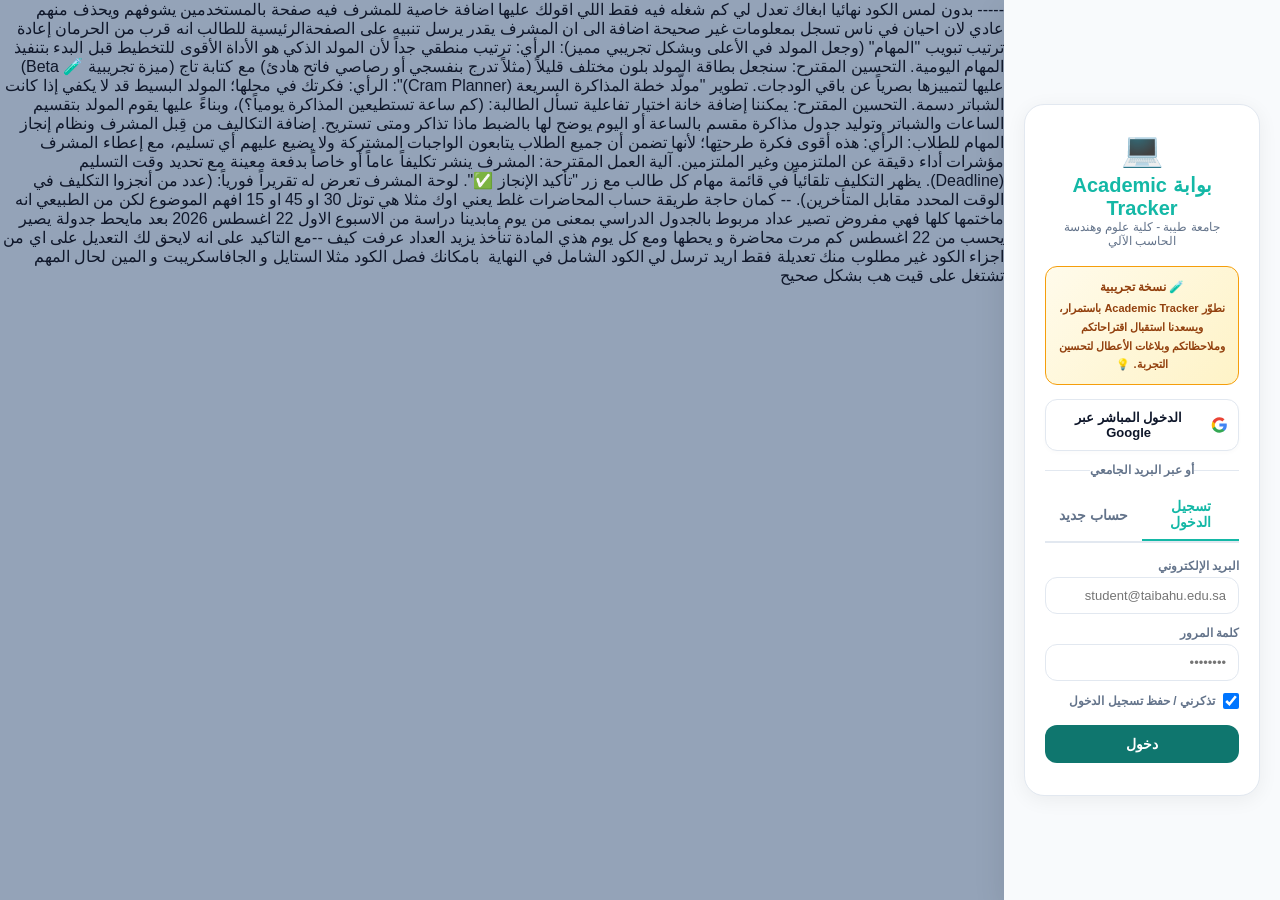
==== commit d93d32d0: "Update index.html" ====
--- a/index.html
+++ b/index.html
@@ -1946,6 +1946,20 @@
           عدد التكاليف الموجهة لك: <strong id="official-assignments-count">0</strong>
         </div>
       </div>
+      <!-- المهام والتكاليف -->
+      <div class="content-header" style="margin-top: 16px;">
+        <div>
+          <h2>المهام والتكاليف</h2>
+          <p>متابعة الواجبات، الكويزات، ومشاريع المقررات</p>
+        </div>
+      </div>
+      <button id="btn-open-task-modal" class="btn-add-course" style="margin-top: 4px;">+ إضافة مهمة أو تكليف جديد</button>
+      <div class="task-filter-bar">
+        <div class="filter-chip active" data-filter="all">الكل</div>
+        <div class="filter-chip" data-filter="pending">المتبقية</div>
+        <div class="filter-chip" data-filter="done">المكتملة</div>
+      </div>
+      <div id="tasks-container"></div>
       <!-- Pomodoro Focus Tree Timer -->
       <div class="tree-timer-box">
         <div class="tree-timer-header">
@@ -1998,20 +2012,6 @@
         </div>
         <div id="gpa-calc-container"></div>
       </div>
-      <!-- المهام والتكاليف -->
-      <div class="content-header" style="margin-top: 16px;">
-        <div>
-          <h2>المهام والتكاليف</h2>
-          <p>متابعة الواجبات، الكويزات، ومشاريع المقررات</p>
-        </div>
-      </div>
-      <button id="btn-open-task-modal" class="btn-add-course" style="margin-top: 4px;">+ إضافة مهمة أو تكليف جديد</button>
-      <div class="task-filter-bar">
-        <div class="filter-chip active" data-filter="all">الكل</div>
-        <div class="filter-chip" data-filter="pending">المتبقية</div>
-        <div class="filter-chip" data-filter="done">المكتملة</div>
-      </div>
-      <div id="tasks-container"></div>
       <footer class="site-footer">
         <span class="footer-brand">COE • J</span> © 2026 جميع الحقوق محفوظة
       </footer>
@@ -4145,8 +4145,8 @@
       let totalLecAll = 0;
       let attendedLecAll = 0;
       currentCourses.forEach(c => {
-        totalLecAll += (c.totalLectures || 0);
-        attendedLecAll += (c.attendedLectures || 0);
+        totalLecAll += getCourseTotalLectures(c);
+        attendedLecAll += getAutoLectureCount(c, now);
       });
       const pct = totalLecAll === 0 ? 0 : Math.round((attendedLecAll / totalLecAll) * 100);
       homeQuickAttendance.textContent = `${pct}%`;
@@ -4878,34 +4878,114 @@
       courseModal.classList.remove("open");
     });
     const SEMESTER_START_DATE = "2026-08-22";
-    const SCHEDULE_DAYS = { "الأحد": 0, "الإثنين": 1, "الثلاثاء": 2, "الأربعاء": 3, "الخميس": 4 };
+    const SEMESTER_END_DATE = "2026-12-31";
+    const SCHEDULE_DAYS = {
+      "الأحد": 0,
+      "الإثنين": 1,
+      "الاثنين": 1,
+      "الثلاثاء": 2,
+      "الأربعاء": 3,
+      "الخميس": 4,
+      "السبت": 6,
+      "Sunday": 0,
+      "Monday": 1,
+      "Tuesday": 2,
+      "Wednesday": 3,
+      "Thursday": 4,
+      "Saturday": 6
+    };
+
+    function normalizeScheduleDay(day) {
+      const value = String(day || "").trim().replace(/\s+/g, " ");
+      const aliases = {
+        "الاحد": "الأحد",
+        "الأثنين": "الإثنين",
+        "الاثنين": "الإثنين",
+        "الاثنين ": "الإثنين",
+        "السبت": "السبت",
+        "Sunday": "الأحد",
+        "Monday": "الإثنين",
+        "Tuesday": "الثلاثاء",
+        "Wednesday": "الأربعاء",
+        "Thursday": "الخميس",
+        "Saturday": "السبت"
+      };
+      return aliases[value] || value;
+    }
+
+    function normalizeCourseCode(code) {
+      return String(code || "")
+        .trim()
+        .toUpperCase()
+        .replace(/\s+/g, "");
+    }
+
+    function dateOnlyLocal(dateValue) {
+      const d = new Date(dateValue);
+      return new Date(d.getFullYear(), d.getMonth(), d.getDate());
+    }
 
     function countScheduledLectureOccurrences(courseId, courseCode, startDateStr = SEMESTER_START_DATE, endDate = new Date()) {
-      if (!currentScheduleSlots.length) return 0;
-      const start = new Date(`${startDateStr}T00:00:00`);
-      const end = new Date(endDate);
+      if (!Array.isArray(currentScheduleSlots) || currentScheduleSlots.length === 0) return 0;
+
+      const startParts = String(startDateStr).split("-").map(Number);
+      if (startParts.length !== 3 || startParts.some(Number.isNaN)) return 0;
+
+      const start = new Date(startParts[0], startParts[1] - 1, startParts[2]);
       start.setHours(0, 0, 0, 0);
-      end.setHours(23, 59, 59, 999);
-      if (end < start) return 0;
 
+      const today = dateOnlyLocal(endDate);
+      if (today < start) return 0;
+
+      // لا نعتمد على courseId فقط؛ لأن بعض الجداول القديمة قد تحتوي المقرر بالكود فقط.
+      const wantedId = String(courseId || "").trim();
+      const wantedCode = normalizeCourseCode(courseCode);
+
+      const courseSlots = currentScheduleSlots.filter(slot => {
+        const slotId = String(slot.courseId || "").trim();
+        const slotCode = normalizeCourseCode(slot.courseCode);
+        const sameId = wantedId && slotId && slotId === wantedId;
+        const sameCode = wantedCode && slotCode && slotCode === wantedCode;
+        return sameId || sameCode;
+      });
+
+      if (courseSlots.length === 0) return 0;
+
+      // كل سجل في الجدول يمثل محاضرة أسبوعية مستقلة.
+      // نحسب فقط التكرارات الواقعة بين 22 أغسطس 2026 واليوم.
       let count = 0;
-      const slots = currentScheduleSlots.filter(s =>
-        (courseId && s.courseId === courseId) ||
-        (!s.courseId && courseCode && s.courseCode === courseCode)
+      const countedSlotDays = courseSlots.map(slot => SCHEDULE_DAYS[normalizeScheduleDay(slot.day)])
+        .filter(day => Number.isInteger(day));
+
+      if (countedSlotDays.length === 0) return 0;
+
+      for (const dayIndex of countedSlotDays) {
+        const first = new Date(start);
+        const offset = (dayIndex - first.getDay() + 7) % 7;
+        first.setDate(first.getDate() + offset);
+
+        if (first > today) continue;
+
+        const diffDays = Math.floor((today - first) / 86400000);
+        count += Math.floor(diffDays / 7) + 1;
+      }
+
+      return count;
+    }
+
+    function getCourseTotalLectures(course) {
+      return Number(course.totalLectures || (course.credits === 4 ? 45 : (course.credits === 3 ? 30 : 15)));
+    }
+
+    function getAutoLectureCount(course, endDate = new Date()) {
+      const total = getCourseTotalLectures(course);
+      const scheduledOccurrences = countScheduledLectureOccurrences(
+        course.id,
+        course.code,
+        SEMESTER_START_DATE,
+        endDate
       );
-
-      for (let cursor = new Date(start); cursor <= end; cursor.setDate(cursor.getDate() + 1)) {
-        const dayName = Object.keys(SCHEDULE_DAYS).find(name => SCHEDULE_DAYS[name] === cursor.getDay());
-        if (!dayName) continue;
-        count += slots.filter(s => s.day === dayName).length;
-      }
-      return count;
-    }
-
-    function getAutoLectureCount(course) {
-      const scheduledOccurrences = countScheduledLectureOccurrences(course.id, course.code);
-      const total = Number(course.totalLectures || (course.credits === 4 ? 45 : (course.credits === 3 ? 30 : 15)));
-      return Math.min(total, scheduledOccurrences);
+      return Math.max(0, Math.min(total, scheduledOccurrences));
     }
 
     function renderCoursesUI() {
@@ -4917,8 +4997,8 @@
         sorted.sort((a, b) => (b.credits || 3) - (a.credits || 3));
       } else if (currentSort === "missed") {
         sorted.sort((a, b) => {
-          const remA = (a.totalLectures || 0) - (a.attendedLectures || 0);
-          const remB = (b.totalLectures || 0) - (b.attendedLectures || 0);
+          const remA = getCourseTotalLectures(a) - getAutoLectureCount(a);
+          const remB = getCourseTotalLectures(b) - getAutoLectureCount(b);
           return remB - remA;
         });
       } else if (currentSort === "name") {
@@ -4926,12 +5006,13 @@
       }
       sorted.forEach((course) => {
         const autoAttendedLectures = getAutoLectureCount(course);
-        totalLecAll += (course.totalLectures || 0);
+        const courseTotalLectures = getCourseTotalLectures(course);
+        totalLecAll += courseTotalLectures;
         attendedLecAll += autoAttendedLectures;
-        const remainingLec = Math.max(0, (course.totalLectures || 0) - autoAttendedLectures);
+        const remainingLec = Math.max(0, courseTotalLectures - autoAttendedLectures);
         const completedChapters = (course.chapters || []).filter(c => c.done).length;
         const totalChapters = (course.chapters || []).length;
-        const totalLec = course.totalLectures || (course.credits === 4 ? 45 : (course.credits === 3 ? 30 : 15));
+        const totalLec = courseTotalLectures;
         const maxAllowedAbsences = Math.floor(totalLec / 4);
         const dnAbsenceThreshold = maxAllowedAbsences + 1;
         const absences = course.absences || 0;
@@ -4968,7 +5049,7 @@
               </span>
             </div>
             <span class="course-status-brief">
-              أُنجز ${course.attendedLectures}/${course.totalLectures} • باقي ${remainingLec}
+              أُنجز ${autoAttendedLectures}/${courseTotalLectures} • باقي ${remainingLec}
             </span>
             <span class="course-expand-icon">▼</span>
           </div>
@@ -4982,7 +5063,7 @@
               <span>المحاضرات التي تم حضورها:</span>
               <div class="stepper-controls">
                 <button class="step-btn btn-dec">-</button>
-                <strong>${autoAttendedLectures} / ${course.totalLectures}</strong>
+                <strong>${autoAttendedLectures} / ${courseTotalLectures}</strong>
                 <button class="step-btn btn-inc">+</button>
               </div>
             </div>
@@ -5525,3 +5606,33 @@
   <script src="https://unpkg.com/@formspree/ajax@1" defer></script>
 </body>
 </html>
+-----
+بدون لمس الكود نهائيا 
+ابغاك تعدل لي كم شغله فيه فقط اللي اقولك عليها 
+ اضافة خاصية للمشرف فيه صفحة بالمستخدمين يشوفهم ويحذف منهم عادي لان احيان في ناس تسجل بمعلومات غير صحيحة 
+اضافة الى 
+ان المشرف يقدر يرسل تنبيه على الصفحةالرئيسية للطالب انه قرب من الحرمان 
+إعادة ترتيب تبويب "المهام" (وجعل المولد في الأعلى وبشكل تجريبي مميز):
+الرأي: ترتيب منطقي جداً لأن المولد الذكي هو الأداة الأقوى للتخطيط قبل البدء بتنفيذ المهام اليومية.
+التحسين المقترح: سنجعل بطاقة المولد بلون مختلف قليلاً (مثلاً تدرج بنفسجي أو رصاصي فاتح هادئ) مع كتابة تاج (ميزة تجريبية 🧪 Beta) عليها لتمييزها بصرياً عن باقي الودجات.
+تطوير "مولّد خطة المذاكرة السريعة (Cram Planner)":
+الرأي: فكرتك في محلها؛ المولد البسيط قد لا يكفي إذا كانت الشباتر دسمة.
+التحسين المقترح: يمكننا إضافة خانة اختيار تفاعلية تسأل الطالبة: (كم ساعة تستطيعين المذاكرة يومياً؟)، وبناءً عليها يقوم المولد بتقسيم الساعات والشباتر وتوليد جدول مذاكرة مقسم بالساعة أو اليوم يوضح لها بالضبط ماذا تذاكر ومتى تستريح.
+إضافة التكاليف من قِبل المشرف ونظام إنجاز المهام للطلاب:
+الرأي: هذه أقوى فكرة طرحتِها؛ لأنها تضمن أن جميع الطلاب يتابعون الواجبات المشتركة ولا يضيع عليهم أي تسليم، مع إعطاء المشرف مؤشرات أداء دقيقة عن الملتزمين وغير الملتزمين.
+آلية العمل المقترحة:
+المشرف ينشر تكليفاً عاماً أو خاصاً بدفعة معينة مع تحديد وقت التسليم (Deadline).
+يظهر التكليف تلقائياً في قائمة مهام كل طالب مع زر "تأكيد الإنجاز ✅".
+لوحة المشرف تعرض له تقريراً فورياً: (عدد من أنجزوا التكليف في الوقت المحدد مقابل المتأخرين).
+-- كمان حاجة 
+طريقة حساب المحاضرات غلط 
+يعني اوك مثلا هي توتل 30 او 45 او 15 افهم الموضوع لكن 
+من الطبيعي انه ماختمها كلها فهي مفروض تصير عداد مربوط بالجدول الدراسي 
+بمعنى 
+من يوم مابدينا دراسة من الاسبوع الاول 22 اغسطس 2026
+بعد مايحط جدولة يصير يحسب من 22 اغسطس كم مرت محاضرة و يحطها 
+ومع كل يوم هذي المادة تنأخذ يزيد العداد عرفت كيف 
+--مع التاكيد على انه لايحق لك التعديل على اي من اجزاء الكود غير مطلوب منك تعديلة 
+فقط اريد ترسل لي الكود الشامل في النهاية 
+
+بامكانك فصل الكود مثلا الستايل و الجافاسكريبت و المين لحال المهم تشتغل على قيت هب بشكل صحيح 
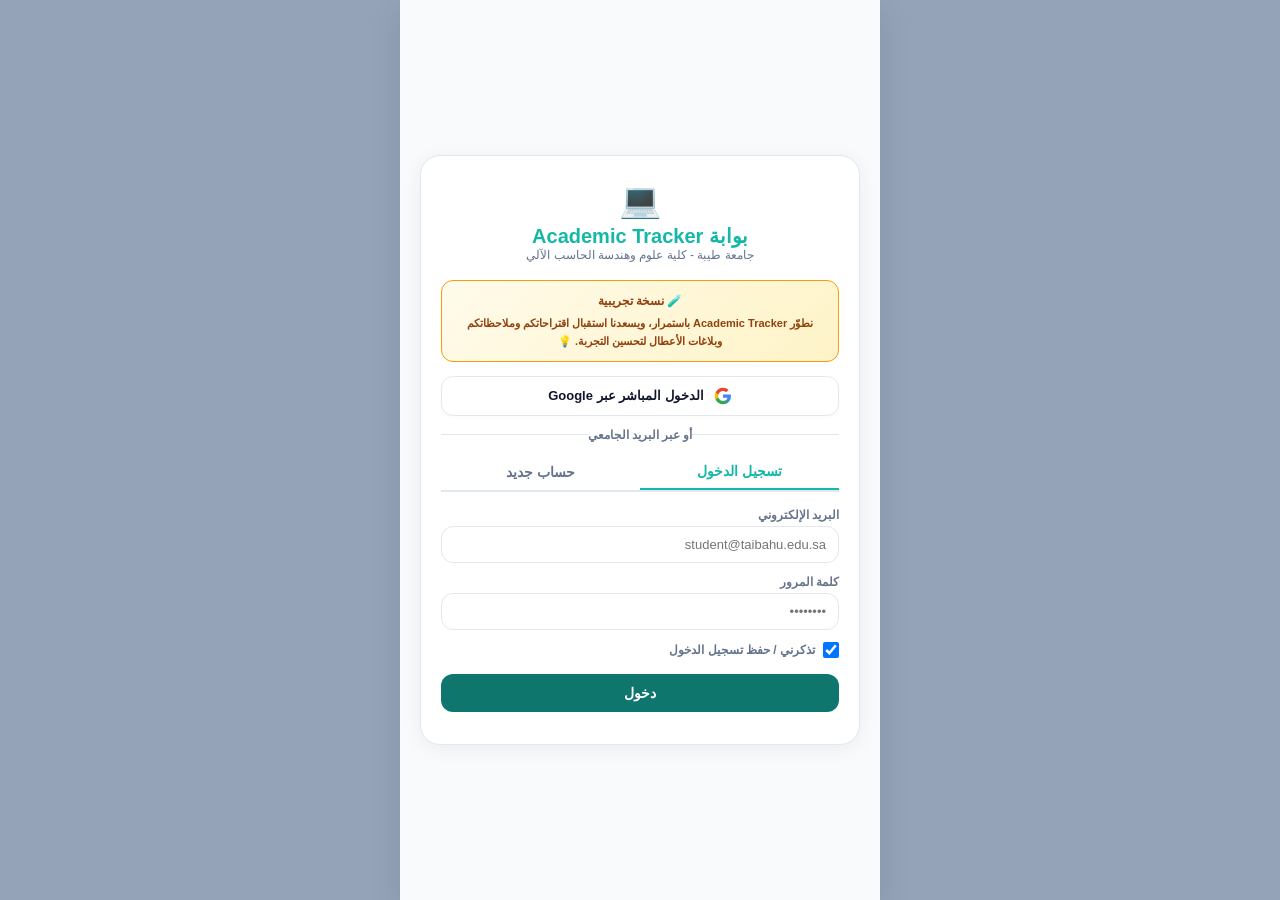
==== commit dcd65cc6: "Update index.html" ====
--- a/index.html
+++ b/index.html
@@ -5606,33 +5606,3 @@
   <script src="https://unpkg.com/@formspree/ajax@1" defer></script>
 </body>
 </html>
------
-بدون لمس الكود نهائيا 
-ابغاك تعدل لي كم شغله فيه فقط اللي اقولك عليها 
- اضافة خاصية للمشرف فيه صفحة بالمستخدمين يشوفهم ويحذف منهم عادي لان احيان في ناس تسجل بمعلومات غير صحيحة 
-اضافة الى 
-ان المشرف يقدر يرسل تنبيه على الصفحةالرئيسية للطالب انه قرب من الحرمان 
-إعادة ترتيب تبويب "المهام" (وجعل المولد في الأعلى وبشكل تجريبي مميز):
-الرأي: ترتيب منطقي جداً لأن المولد الذكي هو الأداة الأقوى للتخطيط قبل البدء بتنفيذ المهام اليومية.
-التحسين المقترح: سنجعل بطاقة المولد بلون مختلف قليلاً (مثلاً تدرج بنفسجي أو رصاصي فاتح هادئ) مع كتابة تاج (ميزة تجريبية 🧪 Beta) عليها لتمييزها بصرياً عن باقي الودجات.
-تطوير "مولّد خطة المذاكرة السريعة (Cram Planner)":
-الرأي: فكرتك في محلها؛ المولد البسيط قد لا يكفي إذا كانت الشباتر دسمة.
-التحسين المقترح: يمكننا إضافة خانة اختيار تفاعلية تسأل الطالبة: (كم ساعة تستطيعين المذاكرة يومياً؟)، وبناءً عليها يقوم المولد بتقسيم الساعات والشباتر وتوليد جدول مذاكرة مقسم بالساعة أو اليوم يوضح لها بالضبط ماذا تذاكر ومتى تستريح.
-إضافة التكاليف من قِبل المشرف ونظام إنجاز المهام للطلاب:
-الرأي: هذه أقوى فكرة طرحتِها؛ لأنها تضمن أن جميع الطلاب يتابعون الواجبات المشتركة ولا يضيع عليهم أي تسليم، مع إعطاء المشرف مؤشرات أداء دقيقة عن الملتزمين وغير الملتزمين.
-آلية العمل المقترحة:
-المشرف ينشر تكليفاً عاماً أو خاصاً بدفعة معينة مع تحديد وقت التسليم (Deadline).
-يظهر التكليف تلقائياً في قائمة مهام كل طالب مع زر "تأكيد الإنجاز ✅".
-لوحة المشرف تعرض له تقريراً فورياً: (عدد من أنجزوا التكليف في الوقت المحدد مقابل المتأخرين).
--- كمان حاجة 
-طريقة حساب المحاضرات غلط 
-يعني اوك مثلا هي توتل 30 او 45 او 15 افهم الموضوع لكن 
-من الطبيعي انه ماختمها كلها فهي مفروض تصير عداد مربوط بالجدول الدراسي 
-بمعنى 
-من يوم مابدينا دراسة من الاسبوع الاول 22 اغسطس 2026
-بعد مايحط جدولة يصير يحسب من 22 اغسطس كم مرت محاضرة و يحطها 
-ومع كل يوم هذي المادة تنأخذ يزيد العداد عرفت كيف 
---مع التاكيد على انه لايحق لك التعديل على اي من اجزاء الكود غير مطلوب منك تعديلة 
-فقط اريد ترسل لي الكود الشامل في النهاية 
-
-بامكانك فصل الكود مثلا الستايل و الجافاسكريبت و المين لحال المهم تشتغل على قيت هب بشكل صحيح 
